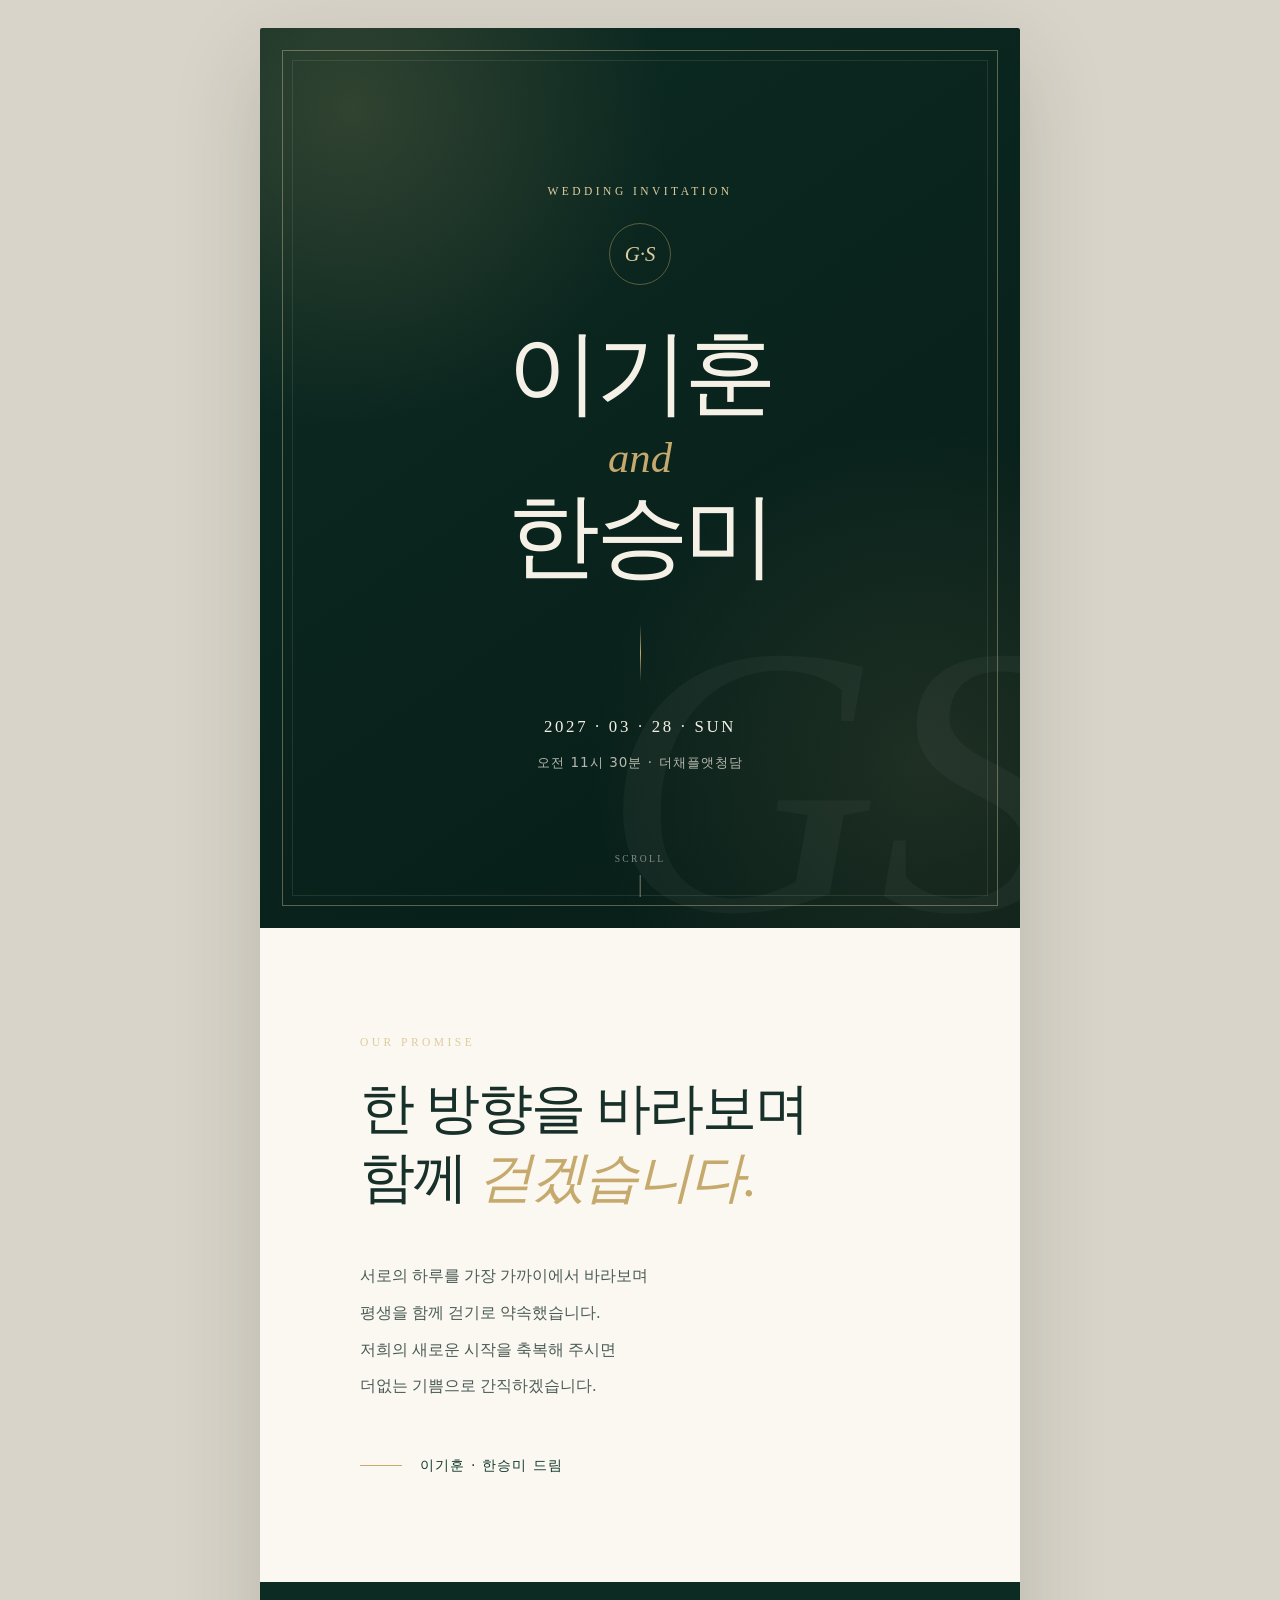
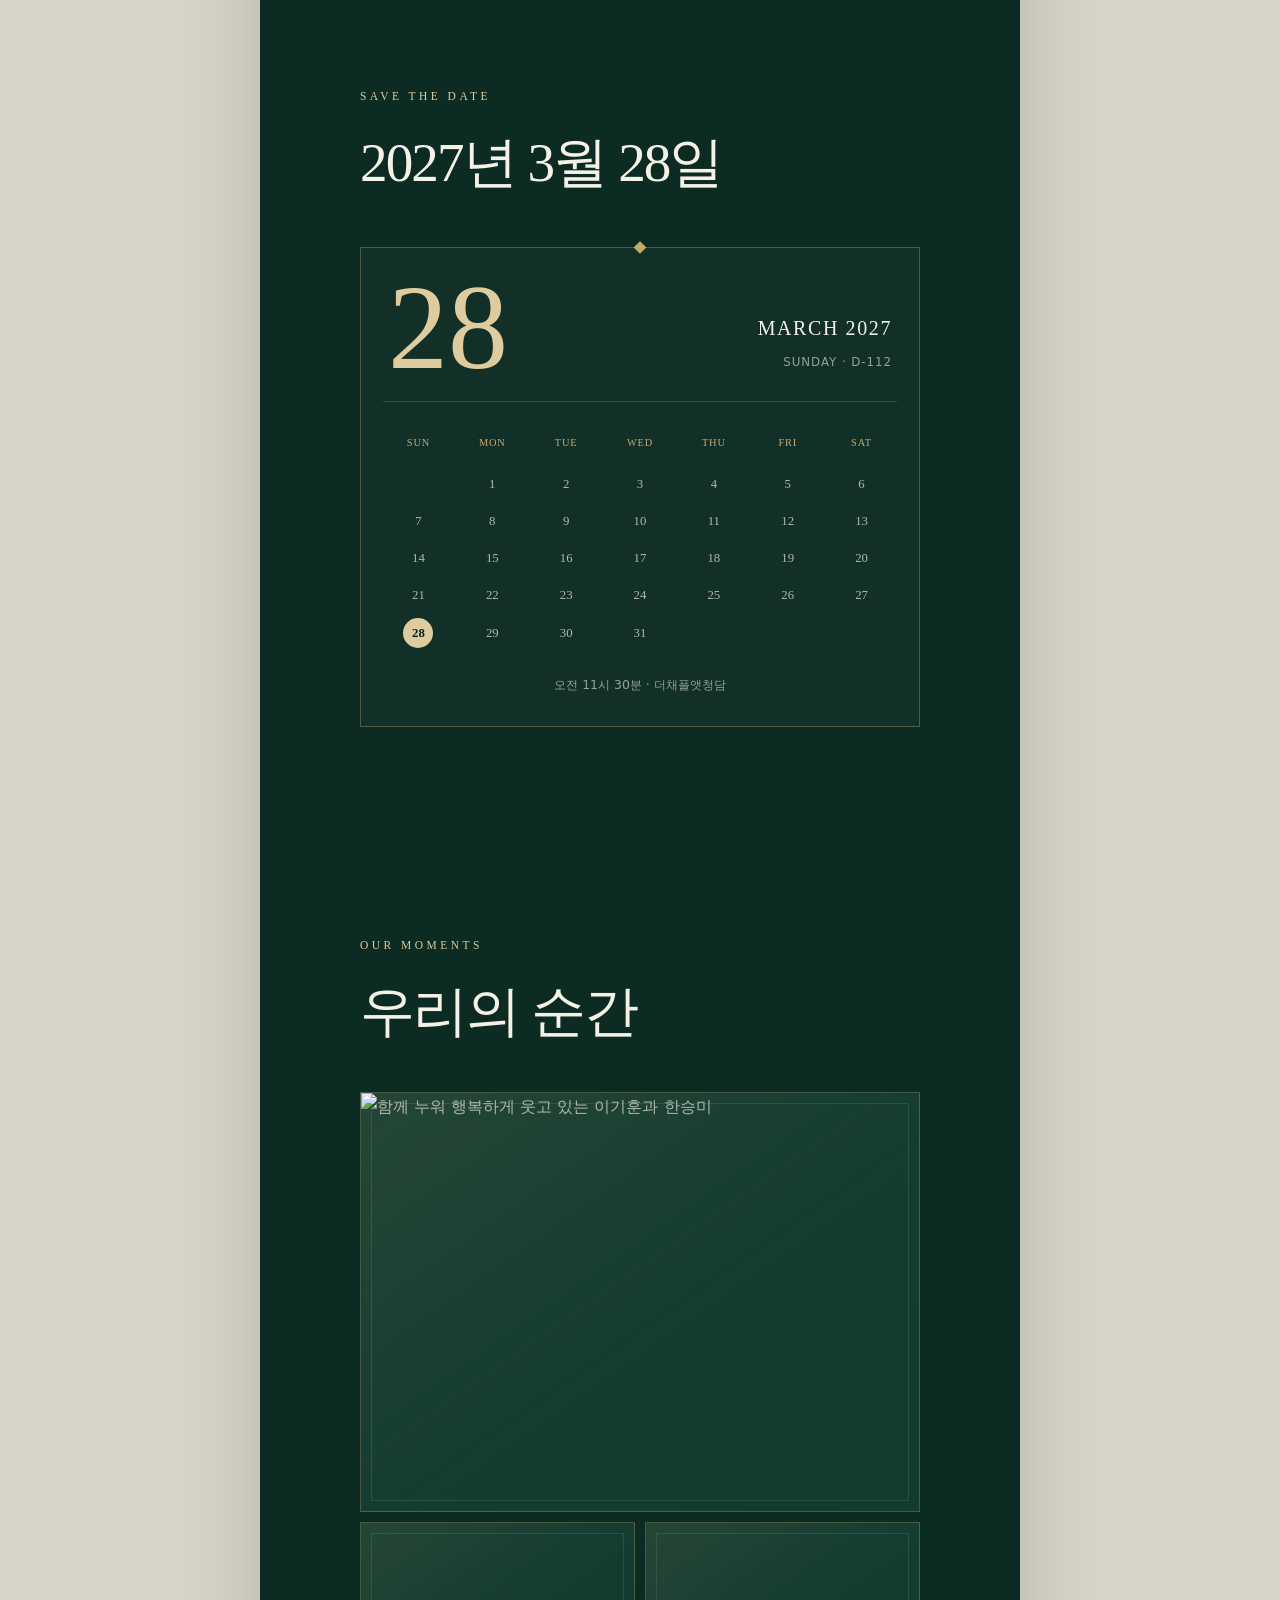
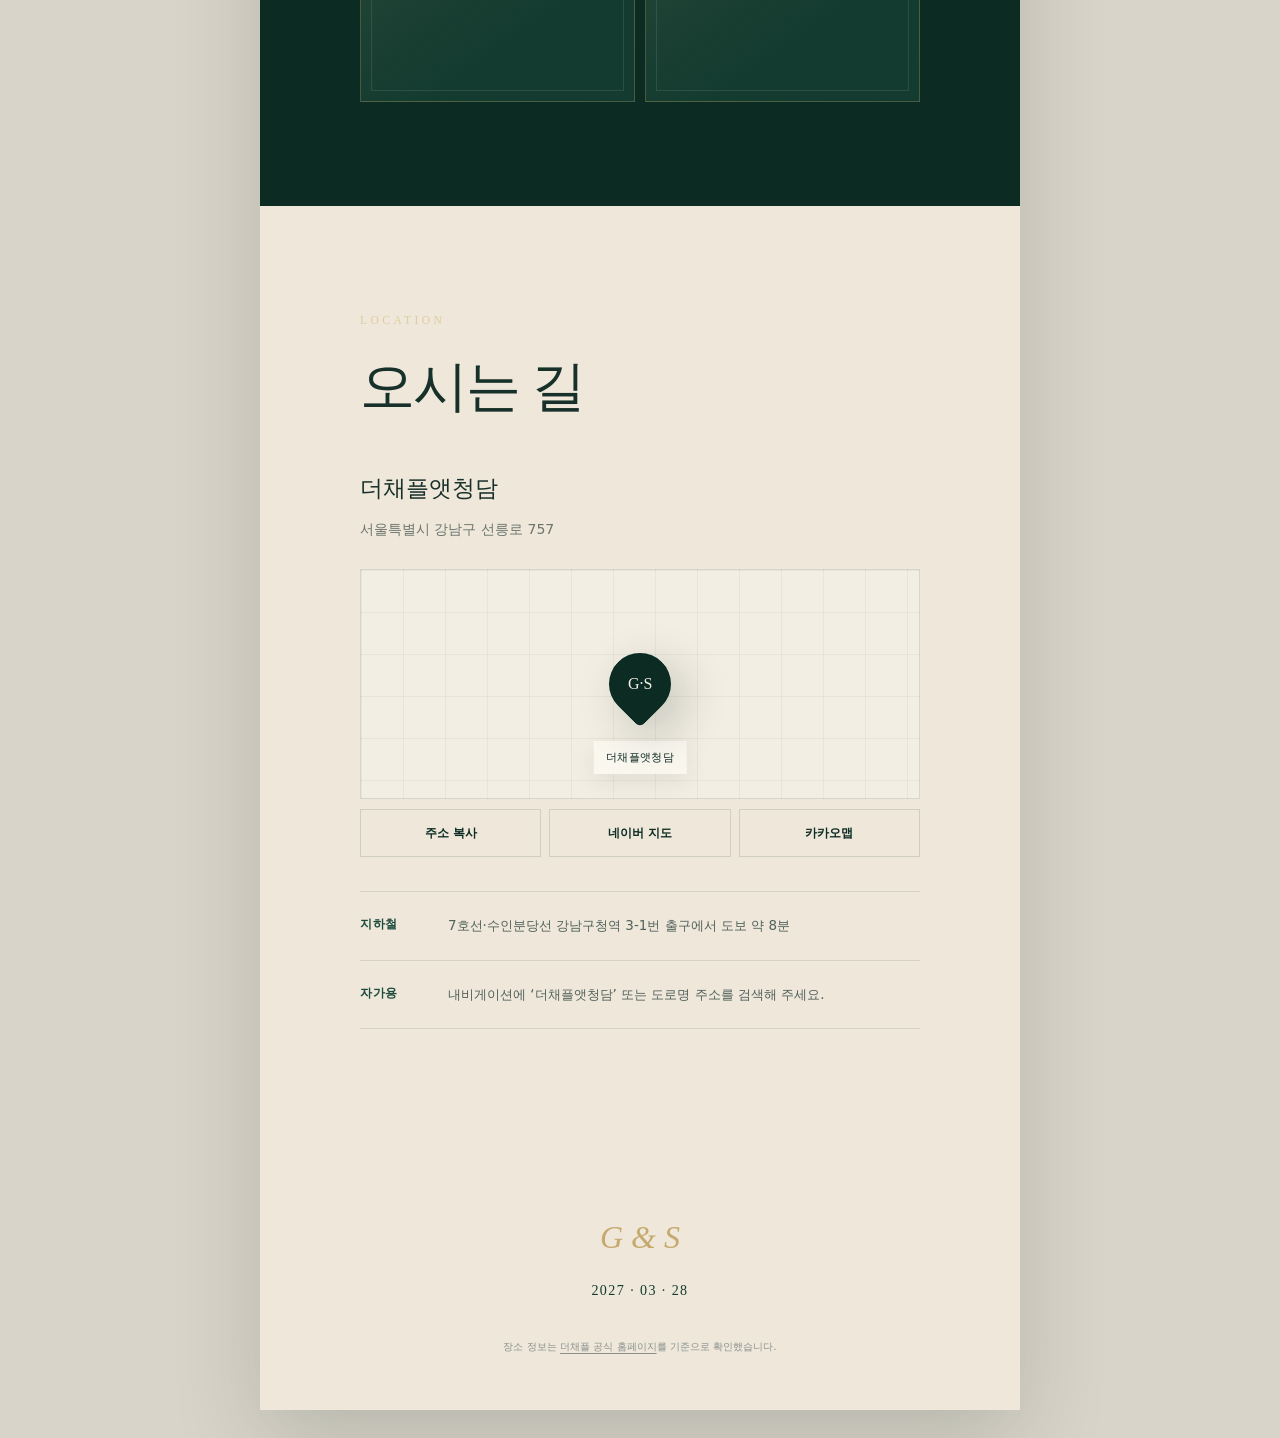
==== index.html @ 5e717b46 "Add mobile wedding invitation" ====
<!doctype html>
<html lang="ko">
  <head>
    <meta charset="UTF-8" />
    <meta name="viewport" content="width=device-width, initial-scale=1.0" />
    <meta name="theme-color" content="#0c2b23" />
    <meta
      name="description"
      content="2027년 3월 28일 오전 11시 30분, 이기훈과 한승미의 결혼식에 초대합니다."
    />
    <title>이기훈 · 한승미 결혼합니다</title>
    <style>
      :root {
        --forest-950: #071c17;
        --forest-900: #0c2b23;
        --forest-800: #133b30;
        --forest-700: #1c4b3e;
        --ivory: #f6f1e7;
        --ivory-soft: #eee7da;
        --paper: #fbf8f1;
        --brass: #c6a96d;
        --brass-soft: #dfcc9e;
        --ink: #18302a;
        --muted: #6c756f;
        --line: rgba(198, 169, 109, 0.42);
        --shadow: 0 30px 90px rgba(7, 28, 23, 0.16);
      }

      * {
        box-sizing: border-box;
      }

      html {
        scroll-behavior: smooth;
      }

      body {
        margin: 0;
        background: var(--ivory);
        color: var(--ink);
        font-family:
          Pretendard, "Apple SD Gothic Neo", "Noto Sans KR", system-ui,
          sans-serif;
        font-size: 16px;
        line-height: 1.75;
        word-break: keep-all;
      }

      a {
        color: inherit;
      }

      button,
      a {
        -webkit-tap-highlight-color: transparent;
      }

      button {
        font: inherit;
      }

      .page-shell {
        width: min(100%, 760px);
        margin: 0 auto;
        overflow: hidden;
        background: var(--paper);
        box-shadow: var(--shadow);
      }

      .hero {
        position: relative;
        isolation: isolate;
        min-height: 100svh;
        display: grid;
        place-items: center;
        padding: 56px 28px;
        overflow: hidden;
        color: var(--ivory);
        text-align: center;
        background:
          radial-gradient(circle at 12% 9%, rgba(198, 169, 109, 0.2), transparent 30%),
          radial-gradient(circle at 88% 82%, rgba(198, 169, 109, 0.12), transparent 34%),
          linear-gradient(145deg, var(--forest-900), var(--forest-950));
      }

      .hero::before,
      .hero::after {
        position: absolute;
        content: "";
        inset: 22px;
        z-index: -1;
        border: 1px solid rgba(223, 204, 158, 0.38);
        pointer-events: none;
      }

      .hero::after {
        inset: 32px;
        border-color: rgba(223, 204, 158, 0.12);
      }

      .monogram {
        position: absolute;
        inset: auto -4vw 1vh auto;
        z-index: -1;
        color: rgba(246, 241, 231, 0.035);
        font-family: Georgia, "Times New Roman", serif;
        font-size: clamp(13rem, 48vw, 24rem);
        font-style: italic;
        line-height: 0.72;
        user-select: none;
      }

      .hero-content {
        width: 100%;
        max-width: 520px;
      }

      .eyebrow,
      .section-kicker {
        margin: 0 0 22px;
        color: var(--brass-soft);
        font-family: Georgia, "Times New Roman", serif;
        font-size: 0.72rem;
        letter-spacing: 0.3em;
        text-transform: uppercase;
      }

      .hero-mark {
        width: 62px;
        height: 62px;
        margin: 0 auto 38px;
        display: grid;
        place-items: center;
        border: 1px solid var(--line);
        border-radius: 50%;
        color: var(--brass-soft);
        font-family: Georgia, "Times New Roman", serif;
        font-size: 1.3rem;
        font-style: italic;
      }

      .names {
        margin: 0;
        font-family: Georgia, "Noto Serif KR", "Batang", serif;
        font-size: clamp(3rem, 12vw, 5.8rem);
        font-weight: 400;
        line-height: 1.08;
        letter-spacing: -0.045em;
      }

      .names .ampersand {
        display: block;
        margin: 11px 0 5px;
        color: var(--brass);
        font-size: 0.46em;
        font-style: italic;
        letter-spacing: 0;
      }

      .hero-rule {
        width: 1px;
        height: 58px;
        margin: 38px auto 30px;
        background: linear-gradient(transparent, var(--brass), transparent);
      }

      .hero-date {
        margin: 0;
        font-family: Georgia, "Times New Roman", serif;
        font-size: 1.05rem;
        letter-spacing: 0.16em;
      }

      .hero-venue {
        margin: 10px 0 0;
        color: rgba(246, 241, 231, 0.72);
        font-size: 0.84rem;
        letter-spacing: 0.08em;
      }

      .scroll-hint {
        position: absolute;
        bottom: 31px;
        left: 50%;
        display: grid;
        justify-items: center;
        gap: 7px;
        color: rgba(246, 241, 231, 0.5);
        font-family: Georgia, "Times New Roman", serif;
        font-size: 0.6rem;
        letter-spacing: 0.24em;
        text-decoration: none;
        transform: translateX(-50%);
      }

      .scroll-hint::after {
        width: 1px;
        height: 22px;
        content: "";
        background: rgba(223, 204, 158, 0.55);
        animation: breathe 1.8s ease-in-out infinite;
      }

      .section {
        padding: 104px 28px;
      }

      .section--green {
        color: var(--ivory);
        background: var(--forest-900);
      }

      .section--soft {
        background: var(--ivory-soft);
      }

      .section-inner {
        width: min(100%, 560px);
        margin: 0 auto;
      }

      .section-heading {
        margin: 0;
        font-family: Georgia, "Noto Serif KR", "Batang", serif;
        font-size: clamp(2.1rem, 9vw, 3.45rem);
        font-weight: 400;
        line-height: 1.25;
        letter-spacing: -0.035em;
      }

      .section-heading em {
        color: var(--brass);
        font-weight: inherit;
      }

      .invitation-copy {
        margin: 46px 0 0;
        color: #4b5c56;
        font-family: "Noto Serif KR", "Batang", serif;
        font-size: 1.02rem;
        line-height: 2.25;
      }

      .couple-signature {
        display: flex;
        align-items: center;
        gap: 18px;
        margin-top: 48px;
        color: var(--forest-800);
        font-size: 0.88rem;
        letter-spacing: 0.08em;
      }

      .couple-signature::before {
        width: 42px;
        height: 1px;
        content: "";
        background: var(--brass);
      }

      .date-card {
        position: relative;
        margin-top: 50px;
        padding: 34px 22px 30px;
        border: 1px solid rgba(198, 169, 109, 0.34);
        background: rgba(255, 255, 255, 0.025);
      }

      .date-card::before {
        position: absolute;
        top: -5px;
        left: 50%;
        width: 9px;
        height: 9px;
        content: "";
        background: var(--brass);
        transform: translateX(-50%) rotate(45deg);
      }

      .date-summary {
        display: flex;
        align-items: end;
        justify-content: space-between;
        gap: 20px;
        padding: 0 5px 28px;
        border-bottom: 1px solid rgba(223, 204, 158, 0.18);
      }

      .date-number {
        color: var(--brass-soft);
        font-family: Georgia, "Times New Roman", serif;
        font-size: clamp(4.8rem, 21vw, 7.5rem);
        line-height: 0.76;
      }

      .date-meta {
        text-align: right;
      }

      .date-meta strong {
        display: block;
        font-family: Georgia, "Times New Roman", serif;
        font-size: 1.25rem;
        font-weight: 400;
        letter-spacing: 0.08em;
      }

      .date-meta span {
        display: block;
        margin-top: 6px;
        color: rgba(246, 241, 231, 0.58);
        font-size: 0.74rem;
        letter-spacing: 0.08em;
      }

      .calendar {
        display: grid;
        grid-template-columns: repeat(7, 1fr);
        gap: 9px 3px;
        margin-top: 27px;
        text-align: center;
        font-family: Georgia, "Times New Roman", serif;
        font-size: 0.8rem;
      }

      .calendar span {
        min-height: 28px;
        display: grid;
        place-items: center;
        color: rgba(246, 241, 231, 0.7);
      }

      .calendar .weekday {
        margin-bottom: 4px;
        color: var(--brass);
        font-size: 0.65rem;
        letter-spacing: 0.08em;
      }

      .calendar .wedding-day {
        width: 30px;
        height: 30px;
        min-height: 30px;
        justify-self: center;
        border-radius: 50%;
        color: var(--forest-950);
        background: var(--brass-soft);
        font-weight: 700;
      }

      .date-note {
        margin: 26px 0 0;
        color: rgba(246, 241, 231, 0.58);
        font-size: 0.78rem;
        text-align: center;
      }

      .gallery-grid {
        display: grid;
        grid-template-columns: repeat(2, 1fr);
        grid-template-rows: auto minmax(150px, 1fr);
        gap: 10px;
        margin-top: 46px;
      }

      .photo-placeholder {
        position: relative;
        min-height: 180px;
        margin: 0;
        display: grid;
        place-items: center;
        overflow: hidden;
        border: 1px solid rgba(198, 169, 109, 0.28);
        color: rgba(246, 241, 231, 0.66);
        background:
          linear-gradient(145deg, rgba(198, 169, 109, 0.1), transparent 60%),
          var(--forest-800);
      }

      .photo-placeholder:first-child {
        grid-column: 1 / -1;
        aspect-ratio: 4 / 3;
      }

      .photo-placeholder::after {
        position: absolute;
        inset: 10px;
        content: "";
        border: 1px solid rgba(246, 241, 231, 0.1);
      }

      .photo-placeholder span {
        display: grid;
        gap: 6px;
        justify-items: center;
        font-family: Georgia, "Times New Roman", serif;
        font-size: 0.65rem;
        letter-spacing: 0.18em;
      }

      .photo-placeholder span::before {
        content: attr(data-number);
        color: var(--brass-soft);
        font-size: 1.5rem;
        letter-spacing: 0;
      }

      .photo-placeholder img {
        width: 100%;
        height: 100%;
        display: block;
        object-fit: cover;
        object-position: center;
      }

      .venue-block {
        margin-top: 47px;
      }

      .venue-name {
        margin: 0;
        font-family: Georgia, "Noto Serif KR", "Batang", serif;
        font-size: 1.45rem;
        font-weight: 400;
      }

      .venue-address {
        margin: 8px 0 0;
        color: var(--muted);
        font-size: 0.88rem;
      }

      .map-frame {
        position: relative;
        min-height: 230px;
        margin-top: 28px;
        display: grid;
        place-items: center;
        overflow: hidden;
        border: 1px solid rgba(12, 43, 35, 0.12);
        background:
          linear-gradient(90deg, rgba(12, 43, 35, 0.05) 1px, transparent 1px) 0 0 / 42px 42px,
          linear-gradient(rgba(12, 43, 35, 0.05) 1px, transparent 1px) 0 0 / 42px 42px,
          #f3eee3;
      }

      .map-pin {
        position: relative;
        z-index: 1;
        width: 62px;
        height: 62px;
        display: grid;
        place-items: center;
        border: 1px solid rgba(12, 43, 35, 0.16);
        border-radius: 50% 50% 50% 6px;
        color: var(--ivory);
        background: var(--forest-900);
        box-shadow: 0 18px 45px rgba(12, 43, 35, 0.22);
        font-family: Georgia, "Times New Roman", serif;
        transform: rotate(-45deg);
      }

      .map-pin span {
        transform: rotate(45deg);
      }

      .map-label {
        position: absolute;
        bottom: 24px;
        left: 50%;
        padding: 7px 12px;
        color: var(--forest-900);
        background: rgba(251, 248, 241, 0.94);
        box-shadow: 0 8px 24px rgba(12, 43, 35, 0.08);
        font-size: 0.7rem;
        letter-spacing: 0.04em;
        transform: translateX(-50%);
        white-space: nowrap;
      }

      .button-row {
        display: grid;
        grid-template-columns: repeat(3, 1fr);
        gap: 8px;
        margin-top: 10px;
      }

      .action-button {
        min-height: 48px;
        display: inline-grid;
        place-items: center;
        padding: 12px 8px;
        border: 1px solid rgba(12, 43, 35, 0.13);
        border-radius: 0;
        color: var(--forest-900);
        background: transparent;
        cursor: pointer;
        font-size: 0.76rem;
        font-weight: 600;
        text-align: center;
        text-decoration: none;
        transition: 180ms ease;
      }

      .action-button:hover,
      .action-button:focus-visible {
        border-color: var(--forest-900);
        color: var(--ivory);
        background: var(--forest-900);
        outline: none;
      }

      .direction-list {
        display: grid;
        gap: 0;
        margin: 34px 0 0;
        padding: 0;
        list-style: none;
      }

      .direction-list li {
        display: grid;
        grid-template-columns: 72px 1fr;
        gap: 16px;
        padding: 22px 0;
        border-top: 1px solid rgba(12, 43, 35, 0.11);
      }

      .direction-list li:last-child {
        border-bottom: 1px solid rgba(12, 43, 35, 0.11);
      }

      .direction-label {
        color: var(--forest-700);
        font-size: 0.76rem;
        font-weight: 700;
        letter-spacing: 0.06em;
      }

      .direction-text {
        color: #52615c;
        font-size: 0.84rem;
      }

      .footer {
        padding: 76px 28px 55px;
        color: var(--forest-800);
        text-align: center;
        background: var(--ivory-soft);
      }

      .footer-monogram {
        margin: 0;
        color: var(--brass);
        font-family: Georgia, "Times New Roman", serif;
        font-size: 2rem;
        font-style: italic;
      }

      .footer-copy {
        margin: 13px 0 0;
        font-family: Georgia, "Noto Serif KR", "Batang", serif;
        font-size: 0.88rem;
        letter-spacing: 0.1em;
      }

      .footer-source {
        margin: 34px 0 0;
        color: #8a918d;
        font-size: 0.65rem;
      }

      .footer-source a {
        text-underline-offset: 3px;
      }

      .toast {
        position: fixed;
        right: 20px;
        bottom: 20px;
        left: 20px;
        z-index: 20;
        max-width: 420px;
        margin: 0 auto;
        padding: 13px 18px;
        color: var(--ivory);
        background: rgba(7, 28, 23, 0.94);
        box-shadow: 0 14px 40px rgba(7, 28, 23, 0.24);
        font-size: 0.8rem;
        text-align: center;
        opacity: 0;
        transform: translateY(18px);
        transition: 200ms ease;
        pointer-events: none;
      }

      .toast.is-visible {
        opacity: 1;
        transform: translateY(0);
      }

      .reveal {
        opacity: 0;
        transform: translateY(24px);
        transition:
          opacity 700ms ease,
          transform 700ms ease;
      }

      .reveal.is-visible {
        opacity: 1;
        transform: translateY(0);
      }

      @keyframes breathe {
        0%,
        100% {
          opacity: 0.3;
          transform: scaleY(0.65);
        }
        50% {
          opacity: 1;
          transform: scaleY(1);
        }
      }

      @media (min-width: 720px) {
        body {
          padding: 28px 0;
          background: #d9d4c9;
        }

        .page-shell {
          border-radius: 2px;
        }

        .section {
          padding-inline: 54px;
        }
      }

      @media (max-width: 420px) {
        .hero {
          padding-inline: 22px;
        }

        .section {
          padding: 88px 22px;
        }

        .photo-placeholder {
          min-height: 136px;
        }

        .button-row {
          grid-template-columns: 1fr;
        }

      }

      @media (prefers-reduced-motion: reduce) {
        html {
          scroll-behavior: auto;
        }

        *,
        *::before,
        *::after {
          animation-duration: 0.01ms !important;
          animation-iteration-count: 1 !important;
          scroll-behavior: auto !important;
          transition-duration: 0.01ms !important;
        }

        .reveal {
          opacity: 1;
          transform: none;
        }
      }
    </style>
  </head>
  <body>
    <main class="page-shell">
      <section class="hero" aria-labelledby="hero-title">
        <span class="monogram" aria-hidden="true">GS</span>
        <div class="hero-content">
          <p class="eyebrow">Wedding Invitation</p>
          <div class="hero-mark" aria-hidden="true">G·S</div>
          <h1 class="names" id="hero-title">
            이기훈
            <span class="ampersand">and</span>
            한승미
          </h1>
          <div class="hero-rule" aria-hidden="true"></div>
          <p class="hero-date">2027 · 03 · 28 · SUN</p>
          <p class="hero-venue">오전 11시 30분 · 더채플앳청담</p>
        </div>
        <a class="scroll-hint" href="#invitation" aria-label="초대 문구로 이동">
          SCROLL
        </a>
      </section>

      <section class="section" id="invitation">
        <div class="section-inner reveal">
          <p class="section-kicker">Our Promise</p>
          <h2 class="section-heading">
            한 방향을 바라보며<br />
            함께 <em>걷겠습니다.</em>
          </h2>
          <p class="invitation-copy">
            서로의 하루를 가장 가까이에서 바라보며<br />
            평생을 함께 걷기로 약속했습니다.<br />
            저희의 새로운 시작을 축복해 주시면<br />
            더없는 기쁨으로 간직하겠습니다.
          </p>
          <div class="couple-signature">이기훈 · 한승미 드림</div>
        </div>
      </section>

      <section class="section section--green" aria-labelledby="date-heading">
        <div class="section-inner reveal">
          <p class="section-kicker">Save the Date</p>
          <h2 class="section-heading" id="date-heading">2027년 3월 28일</h2>
          <div class="date-card">
            <div class="date-summary">
              <div class="date-number">28</div>
              <div class="date-meta">
                <strong>MARCH 2027</strong>
                <span id="d-day">SUNDAY</span>
              </div>
            </div>
            <div class="calendar" aria-label="2027년 3월 달력">
              <span class="weekday">SUN</span><span class="weekday">MON</span><span class="weekday">TUE</span><span class="weekday">WED</span><span class="weekday">THU</span><span class="weekday">FRI</span><span class="weekday">SAT</span>
              <span></span><span>1</span><span>2</span><span>3</span><span>4</span><span>5</span><span>6</span>
              <span>7</span><span>8</span><span>9</span><span>10</span><span>11</span><span>12</span><span>13</span>
              <span>14</span><span>15</span><span>16</span><span>17</span><span>18</span><span>19</span><span>20</span>
              <span>21</span><span>22</span><span>23</span><span>24</span><span>25</span><span>26</span><span>27</span>
              <span class="wedding-day">28</span><span>29</span><span>30</span><span>31</span><span></span><span></span><span></span>
            </div>
            <p class="date-note">오전 11시 30분 · 더채플앳청담</p>
          </div>
        </div>
      </section>

      <section class="section section--green" aria-labelledby="gallery-heading">
        <div class="section-inner reveal">
          <p class="section-kicker">Our Moments</p>
          <h2 class="section-heading" id="gallery-heading">우리의 순간</h2>
          <div class="gallery-grid" aria-label="사진 갤러리">
            <figure class="photo-placeholder">
              <img src="assets/our-moment.jpg" alt="함께 누워 행복하게 웃고 있는 이기훈과 한승미" />
            </figure>
            <figure class="photo-placeholder" aria-label="추가 사진 자리"></figure>
            <figure class="photo-placeholder" aria-label="추가 사진 자리"></figure>
          </div>
        </div>
      </section>

      <section class="section section--soft" aria-labelledby="location-heading">
        <div class="section-inner reveal">
          <p class="section-kicker">Location</p>
          <h2 class="section-heading" id="location-heading">오시는 길</h2>
          <div class="venue-block">
            <h3 class="venue-name">더채플앳청담</h3>
            <p class="venue-address" id="venue-address">서울특별시 강남구 선릉로 757</p>
          </div>

          <div class="map-frame" aria-label="더채플앳청담 위치 안내">
            <div class="map-pin" aria-hidden="true"><span>G·S</span></div>
            <span class="map-label">더채플앳청담</span>
          </div>

          <div class="button-row">
            <button class="action-button" id="copy-address" type="button">주소 복사</button>
            <a
              class="action-button"
              href="https://map.naver.com/p/search/%EB%8D%94%EC%B1%84%ED%94%8C%EC%95%B3%EC%B2%AD%EB%8B%B4"
              target="_blank"
              rel="noreferrer"
            >네이버 지도</a>
            <a
              class="action-button"
              href="https://map.kakao.com/?q=%EB%8D%94%EC%B1%84%ED%94%8C%EC%95%B3%EC%B2%AD%EB%8B%B4"
              target="_blank"
              rel="noreferrer"
            >카카오맵</a>
          </div>

          <ul class="direction-list">
            <li>
              <span class="direction-label">지하철</span>
              <span class="direction-text">7호선·수인분당선 강남구청역 3-1번 출구에서 도보 약 8분</span>
            </li>
            <li>
              <span class="direction-label">자가용</span>
              <span class="direction-text">내비게이션에 ‘더채플앳청담’ 또는 도로명 주소를 검색해 주세요.</span>
            </li>
          </ul>
        </div>
      </section>

      <footer class="footer">
        <p class="footer-monogram">G &amp; S</p>
        <p class="footer-copy">2027 · 03 · 28</p>
        <p class="footer-source">
          장소 정보는
          <a href="https://thechapel.co.kr/home/index" target="_blank" rel="noreferrer">더채플 공식 홈페이지</a>를 기준으로 확인했습니다.
        </p>
      </footer>
    </main>

    <div class="toast" id="toast" role="status" aria-live="polite"></div>

    <script>
      const weddingDate = new Date("2027-03-28T11:30:00+09:00");
      const now = new Date();
      const dayDifference = Math.ceil((weddingDate - now) / 86400000);
      const dDay = document.querySelector("#d-day");

      if (dayDifference > 0) {
        dDay.textContent = `SUNDAY · D-${dayDifference}`;
      } else if (dayDifference === 0) {
        dDay.textContent = "TODAY";
      }

      const toast = document.querySelector("#toast");
      let toastTimer;

      function showToast(message) {
        toast.textContent = message;
        toast.classList.add("is-visible");
        window.clearTimeout(toastTimer);
        toastTimer = window.setTimeout(() => toast.classList.remove("is-visible"), 2200);
      }

      document.querySelector("#copy-address").addEventListener("click", async () => {
        const address = document.querySelector("#venue-address").textContent.trim();
        try {
          await navigator.clipboard.writeText(address);
          showToast("주소를 복사했습니다.");
        } catch {
          showToast(`주소: ${address}`);
        }
      });

      const reducedMotion = window.matchMedia("(prefers-reduced-motion: reduce)").matches;
      const revealItems = document.querySelectorAll(".reveal");

      if (reducedMotion || !("IntersectionObserver" in window)) {
        revealItems.forEach((item) => item.classList.add("is-visible"));
      } else {
        const observer = new IntersectionObserver(
          (entries) => {
            entries.forEach((entry) => {
              if (entry.isIntersecting) {
                entry.target.classList.add("is-visible");
                observer.unobserve(entry.target);
              }
            });
          },
          { threshold: 0.13 },
        );
        revealItems.forEach((item) => observer.observe(item));
      }
    </script>
  </body>
</html>
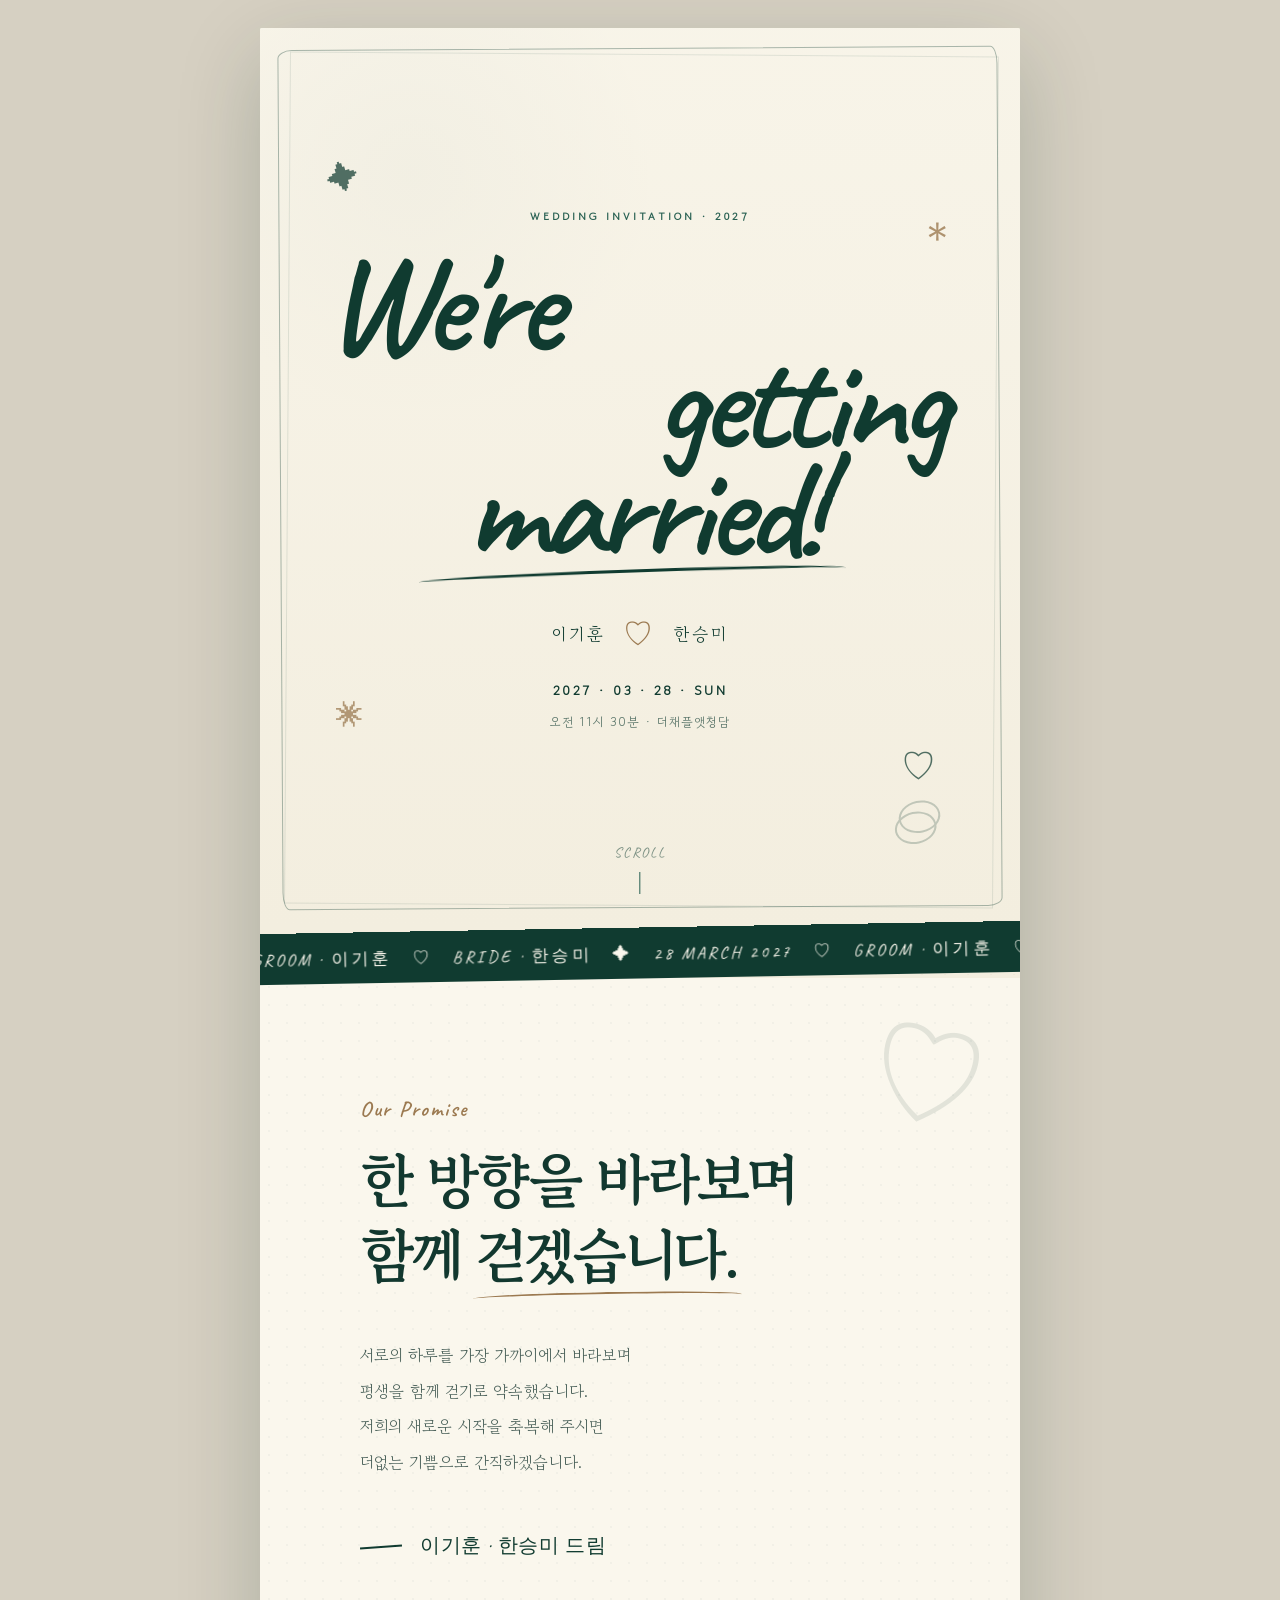
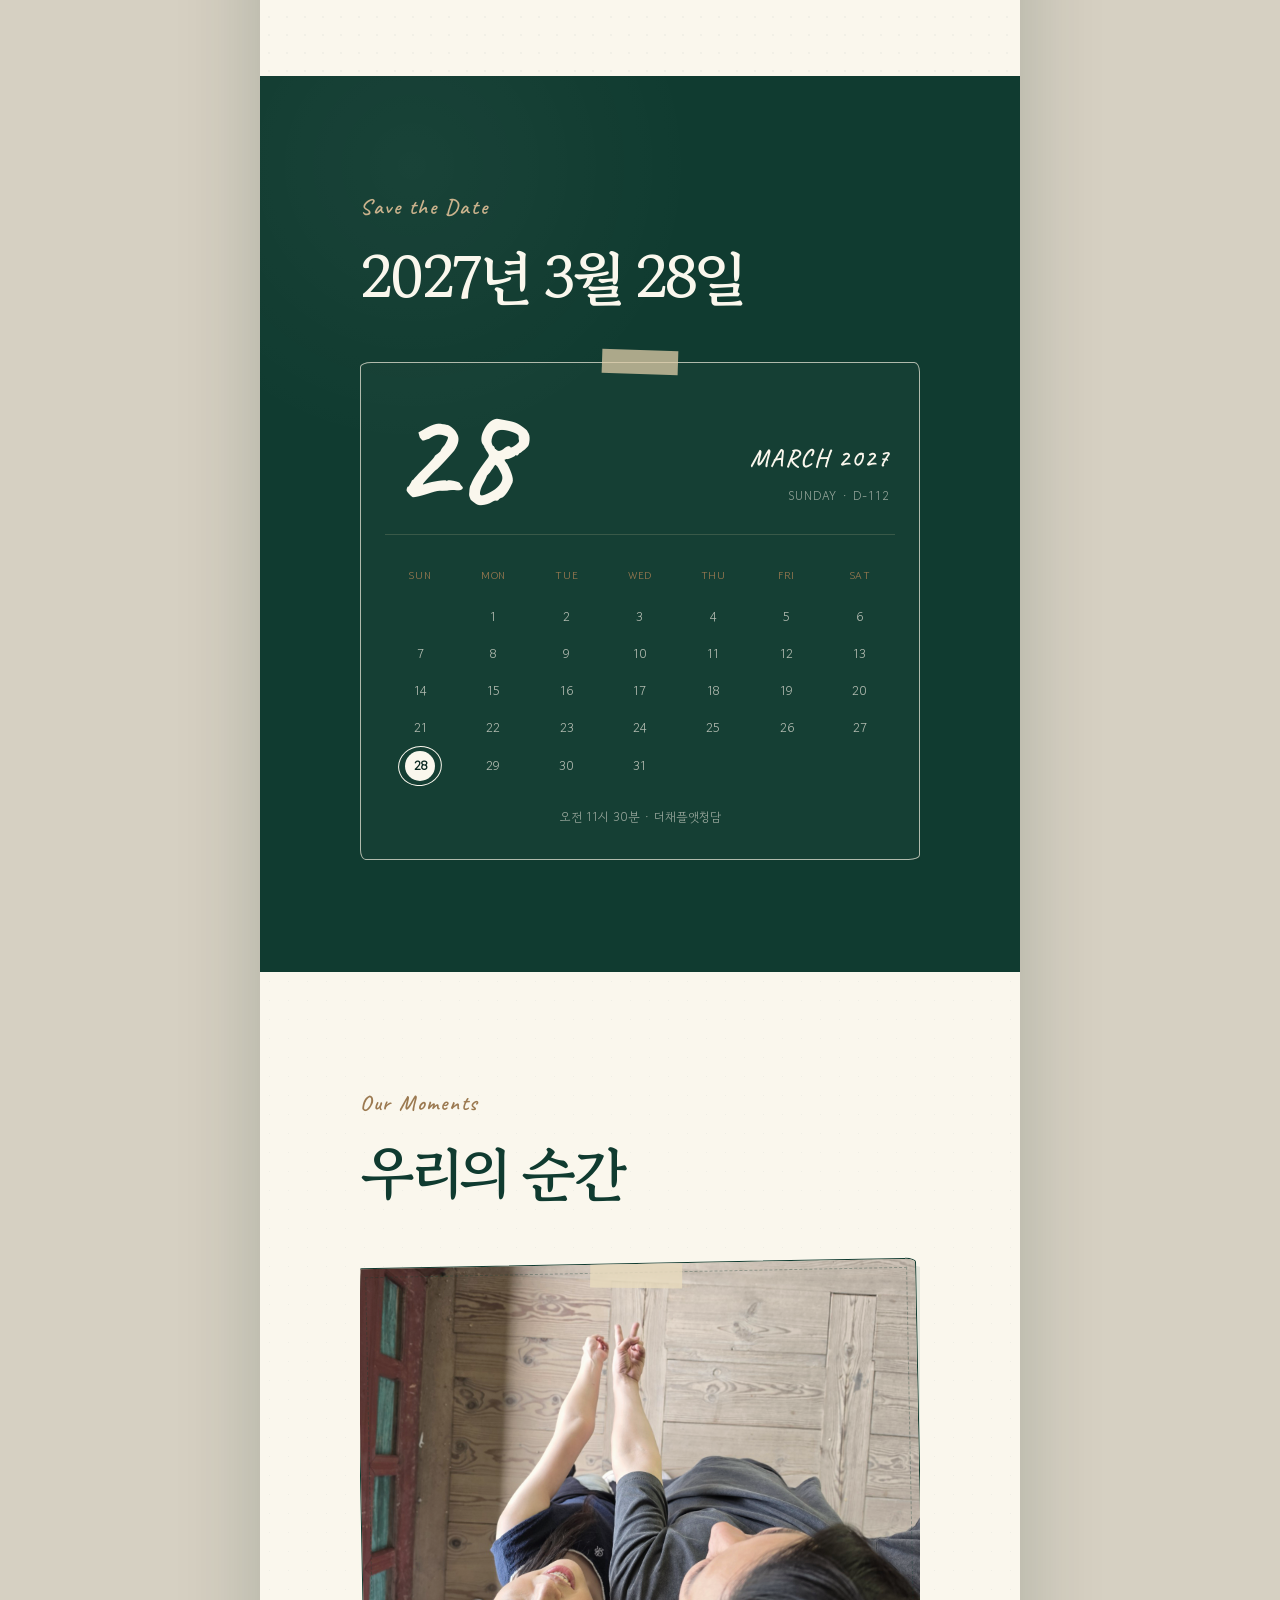
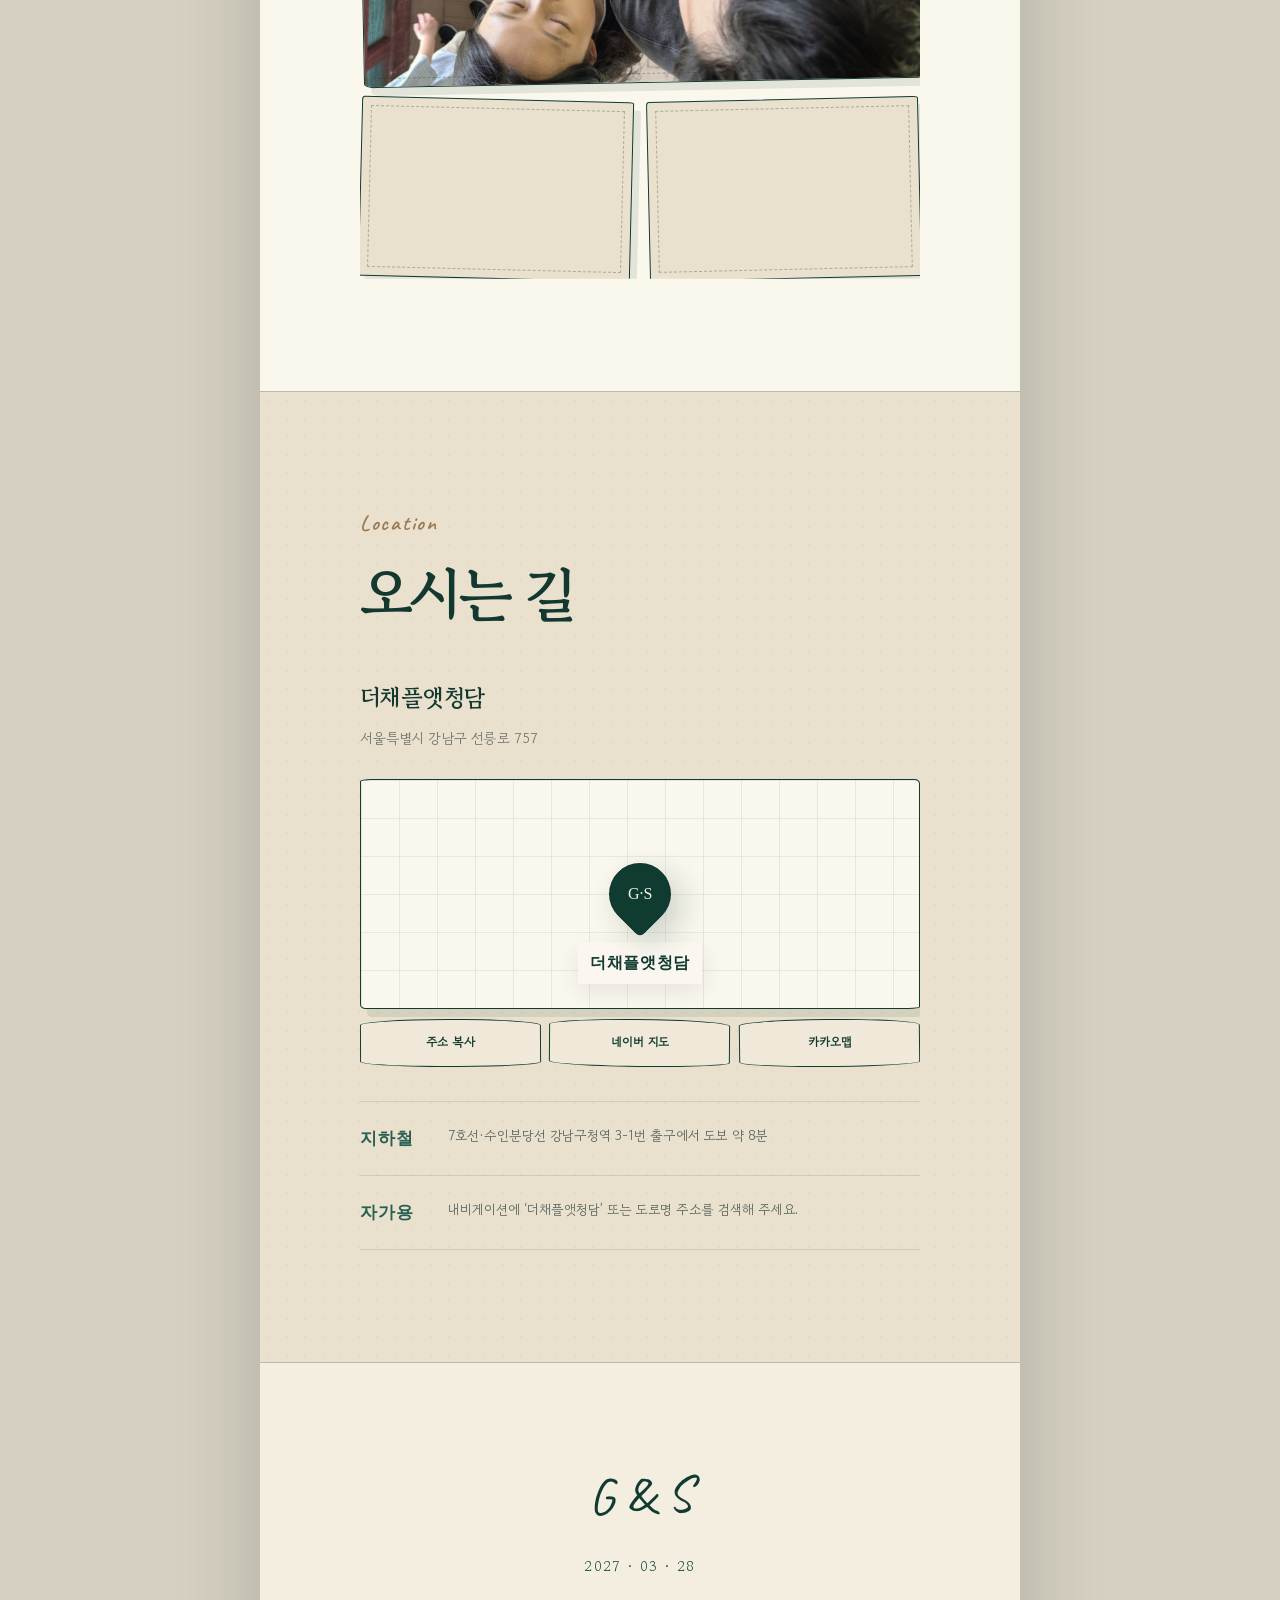
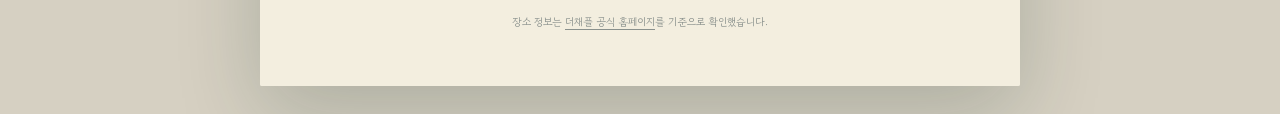
==== commit 4b6d46e6: "Add hand-drawn paper style and motion" ====
--- a/index.html
+++ b/index.html
@@ -9,6 +9,12 @@
       content="2027년 3월 28일 오전 11시 30분, 이기훈과 한승미의 결혼식에 초대합니다."
     />
     <title>이기훈 · 한승미 결혼합니다</title>
+    <link rel="preconnect" href="https://fonts.googleapis.com" />
+    <link rel="preconnect" href="https://fonts.gstatic.com" crossorigin />
+    <link
+      href="https://fonts.googleapis.com/css2?family=Caveat:wght@500;600;700&amp;family=Gowun+Batang:wght@400;700&amp;family=Gowun+Dodum&amp;display=swap"
+      rel="stylesheet"
+    />
     <style>
       :root {
         --forest-950: #071c17;
@@ -678,20 +684,780 @@
         }
       }
     </style>
+    <style id="paper-motion-theme">
+      :root {
+        --forest-950: #08261f;
+        --forest-900: #103b30;
+        --forest-800: #17493c;
+        --forest-700: #286052;
+        --paper: #f3eedf;
+        --paper-light: #faf7ed;
+        --paper-deep: #e9e0cd;
+        --ivory: #f8f3e8;
+        --ivory-soft: #efe7d7;
+        --brass: #9b7950;
+        --brass-soft: #cbb38d;
+        --ink: #12382f;
+        --muted: #6b716b;
+        --line: rgba(16, 59, 48, 0.32);
+        --hand: "Caveat", "Segoe Print", "Comic Sans MS", cursive;
+        --serif: "Gowun Batang", "Noto Serif KR", "Batang", serif;
+        --sans: "Gowun Dodum", Pretendard, "Apple SD Gothic Neo", sans-serif;
+      }
+
+      html {
+        background: #d6d0c2;
+      }
+
+      body {
+        color: var(--ink);
+        background: #d6d0c2;
+        font-family: var(--sans);
+      }
+
+      .page-shell {
+        position: relative;
+        background-color: var(--paper);
+        background-image:
+          radial-gradient(circle at 16% 18%, rgba(16, 59, 48, 0.035) 0 0.7px, transparent 0.9px),
+          radial-gradient(circle at 79% 64%, rgba(155, 121, 80, 0.055) 0 0.8px, transparent 1px);
+        background-size: 17px 19px, 23px 29px;
+        box-shadow: 0 28px 85px rgba(8, 38, 31, 0.2);
+      }
+
+      .opening-screen {
+        position: fixed;
+        inset: 0;
+        z-index: 100;
+        display: grid;
+        place-items: center;
+        padding: 28px;
+        color: var(--forest-900);
+        background:
+          radial-gradient(circle at 50% 45%, rgba(255, 255, 255, 0.92), transparent 46%),
+          var(--paper);
+        animation: opening-away 2.35s cubic-bezier(0.72, 0, 0.2, 1) forwards;
+        pointer-events: none;
+      }
+
+      .opening-screen.skip {
+        display: none;
+      }
+
+      .opening-card {
+        width: min(78vw, 330px);
+        aspect-ratio: 4 / 5;
+        display: grid;
+        place-content: center;
+        justify-items: center;
+        padding: 36px 28px;
+        border: 2px solid var(--forest-900);
+        border-radius: 48% 52% 46% 54% / 4% 5% 4% 5%;
+        background: rgba(250, 247, 237, 0.86);
+        box-shadow: 14px 18px 0 rgba(16, 59, 48, 0.08);
+        text-align: center;
+        transform: rotate(-2deg) scale(0.82);
+        animation: opening-card-in 1.35s cubic-bezier(0.2, 0.8, 0.2, 1) forwards;
+      }
+
+      .opening-date {
+        font-size: 0.68rem;
+        letter-spacing: 0.22em;
+      }
+
+      .opening-monogram {
+        margin: 22px 0 14px;
+        font-family: var(--hand);
+        font-size: clamp(5rem, 25vw, 7.5rem);
+        font-weight: 600;
+        line-height: 0.8;
+      }
+
+      .opening-monogram i {
+        color: var(--brass);
+        font-size: 0.58em;
+        font-style: normal;
+      }
+
+      .opening-note {
+        font-family: var(--hand);
+        font-size: 1.45rem;
+        letter-spacing: 0.02em;
+      }
+
+      .hero {
+        min-height: 100svh;
+        padding: 72px 30px 86px;
+        color: var(--forest-900);
+        background:
+          linear-gradient(rgba(250, 247, 237, 0.68), rgba(243, 238, 223, 0.9)),
+          radial-gradient(circle at 20% 16%, rgba(16, 59, 48, 0.08), transparent 25%),
+          var(--paper);
+      }
+
+      .hero::before {
+        inset: 20px;
+        z-index: 0;
+        border: 1.5px solid rgba(16, 59, 48, 0.34);
+        border-radius: 2% 1% 2% 1% / 1% 2% 1% 2%;
+        transform: rotate(-0.35deg);
+      }
+
+      .hero::after {
+        inset: 26px 24px 22px 27px;
+        z-index: 0;
+        border: 1px solid rgba(16, 59, 48, 0.1);
+        transform: rotate(0.4deg);
+      }
+
+      .hero-content {
+        position: relative;
+        z-index: 2;
+        max-width: 540px;
+      }
+
+      .monogram,
+      .hero-mark {
+        display: none;
+      }
+
+      .eyebrow {
+        margin-bottom: 30px;
+        color: var(--forest-700);
+        font-family: var(--sans);
+        font-size: 0.66rem;
+        font-weight: 700;
+        letter-spacing: 0.28em;
+        opacity: 0;
+        animation: stamp-in 620ms 1.85s ease forwards;
+      }
+
+      .hand-title {
+        margin: 0;
+        color: var(--forest-900);
+        font-family: var(--hand);
+        font-size: clamp(5.2rem, 25vw, 9rem);
+        font-weight: 600;
+        line-height: 0.67;
+        letter-spacing: -0.055em;
+      }
+
+      .hand-title .hand-line {
+        position: relative;
+        display: block;
+        opacity: 0;
+        transform: translateY(35px) rotate(-4deg) scale(0.92);
+        animation: hand-line-in 760ms cubic-bezier(0.2, 0.8, 0.2, 1) forwards;
+      }
+
+      .hand-title .hand-line:nth-child(1) {
+        margin-left: -0.32em;
+        text-align: left;
+        animation-delay: 1.85s;
+      }
+
+      .hand-title .hand-line:nth-child(2) {
+        margin-right: -0.22em;
+        text-align: right;
+        animation-delay: 2.03s;
+      }
+
+      .hand-title .hand-line:nth-child(3) {
+        margin-top: 0.08em;
+        text-align: center;
+        animation-delay: 2.21s;
+      }
+
+      .hand-title .hand-line:nth-child(3)::after {
+        position: absolute;
+        right: 12%;
+        bottom: -0.21em;
+        left: 9%;
+        height: 8px;
+        content: "";
+        border-top: 3px solid var(--forest-900);
+        border-radius: 50%;
+        transform: rotate(-2deg) scaleX(0);
+        transform-origin: left;
+        animation: ink-line 680ms 2.78s ease forwards;
+      }
+
+      .couple-line {
+        display: flex;
+        align-items: center;
+        justify-content: center;
+        gap: 18px;
+        margin-top: 62px;
+        font-family: var(--serif);
+        font-size: 1.08rem;
+        letter-spacing: 0.12em;
+        opacity: 0;
+        animation: stamp-in 650ms 2.64s ease forwards;
+      }
+
+      .couple-line .heart {
+        color: var(--brass);
+        font-family: var(--hand);
+        font-size: 1.9rem;
+        line-height: 1;
+        animation: heart-beat 2.6s 3.2s ease-in-out infinite;
+      }
+
+      .hero-date {
+        margin-top: 30px;
+        font-family: var(--sans);
+        font-size: 0.82rem;
+        font-weight: 700;
+        letter-spacing: 0.19em;
+        opacity: 0;
+        animation: stamp-in 650ms 2.82s ease forwards;
+      }
+
+      .hero-venue {
+        color: rgba(16, 59, 48, 0.68);
+        font-size: 0.78rem;
+        opacity: 0;
+        animation: stamp-in 650ms 2.96s ease forwards;
+      }
+
+      .ink-mark {
+        position: absolute;
+        z-index: 1;
+        color: rgba(16, 59, 48, 0.72);
+        font-family: var(--hand);
+        line-height: 1;
+        user-select: none;
+        animation: ink-float 4.8s ease-in-out infinite;
+      }
+
+      .ink-mark--one {
+        top: 15%;
+        left: 9%;
+        font-size: 2rem;
+        transform: rotate(-16deg);
+      }
+
+      .ink-mark--two {
+        top: 21%;
+        right: 8%;
+        color: rgba(155, 121, 80, 0.8);
+        font-size: 2.7rem;
+        animation-delay: -1.4s;
+      }
+
+      .ink-mark--three {
+        right: 11%;
+        bottom: 16%;
+        font-size: 2.2rem;
+        animation-delay: -2.6s;
+      }
+
+      .ink-mark--four {
+        bottom: 22%;
+        left: 10%;
+        color: rgba(155, 121, 80, 0.75);
+        font-size: 1.7rem;
+        animation-delay: -3.3s;
+      }
+
+      .sketch-rings {
+        position: absolute;
+        right: 11%;
+        bottom: 9%;
+        z-index: 1;
+        width: 72px;
+        height: 42px;
+        opacity: 0.22;
+        transform: rotate(-12deg);
+      }
+
+      .sketch-rings span {
+        position: absolute;
+        width: 42px;
+        height: 32px;
+        border: 2px solid var(--forest-900);
+        border-radius: 50%;
+      }
+
+      .sketch-rings span:last-child {
+        right: 0;
+        bottom: 0;
+      }
+
+      .scroll-hint {
+        bottom: 34px;
+        z-index: 3;
+        color: rgba(16, 59, 48, 0.52);
+        font-family: var(--hand);
+        font-size: 0.9rem;
+        letter-spacing: 0.12em;
+      }
+
+      .scroll-hint::after {
+        background: var(--forest-700);
+      }
+
+      .paper-ticker {
+        position: relative;
+        z-index: 4;
+        overflow: hidden;
+        border-top: 1px solid var(--forest-900);
+        border-bottom: 1px solid var(--forest-900);
+        color: var(--paper-light);
+        background: var(--forest-900);
+        transform: rotate(-1deg) scale(1.02);
+      }
+
+      .ticker-track {
+        width: max-content;
+        padding: 10px 0 9px;
+        font-family: var(--hand);
+        font-size: 1.05rem;
+        letter-spacing: 0.16em;
+        animation: ticker-move 19s linear infinite;
+      }
+
+      .section {
+        position: relative;
+        padding: 112px 30px;
+        background-color: var(--paper-light);
+        background-image: radial-gradient(rgba(16, 59, 48, 0.04) 0.7px, transparent 0.8px);
+        background-size: 18px 18px;
+      }
+
+      .section--green {
+        color: var(--paper-light);
+        background:
+          radial-gradient(circle at 20% 10%, rgba(255, 255, 255, 0.04), transparent 28%),
+          var(--forest-900);
+      }
+
+      .section--soft {
+        background-color: var(--paper-deep);
+      }
+
+      .section-kicker {
+        margin-bottom: 14px;
+        color: var(--brass);
+        font-family: var(--hand);
+        font-size: 1.35rem;
+        font-weight: 600;
+        letter-spacing: 0.08em;
+        text-transform: none;
+      }
+
+      .section--green .section-kicker {
+        color: var(--brass-soft);
+      }
+
+      .section-heading {
+        color: inherit;
+        font-family: var(--serif);
+        font-size: clamp(2.15rem, 9.4vw, 3.65rem);
+        font-weight: 700;
+        line-height: 1.28;
+        letter-spacing: -0.055em;
+      }
+
+      .section-heading em {
+        position: relative;
+        color: inherit;
+        font-style: normal;
+      }
+
+      .section-heading em::after {
+        position: absolute;
+        right: -0.06em;
+        bottom: -0.08em;
+        left: -0.06em;
+        height: 7px;
+        content: "";
+        border-top: 2px solid var(--brass);
+        border-radius: 50%;
+        transform: rotate(-1deg);
+      }
+
+      #invitation::before {
+        position: absolute;
+        top: 40px;
+        right: 34px;
+        content: "♡";
+        color: rgba(16, 59, 48, 0.1);
+        font-family: var(--hand);
+        font-size: 7.5rem;
+        line-height: 1;
+        transform: rotate(13deg);
+      }
+
+      .invitation-copy {
+        color: #475e57;
+        font-family: var(--serif);
+        line-height: 2.2;
+      }
+
+      .couple-signature {
+        color: var(--forest-900);
+        font-family: var(--hand);
+        font-size: 1.24rem;
+        letter-spacing: 0.03em;
+        transform: rotate(-1deg);
+      }
+
+      .couple-signature::before {
+        height: 2px;
+        background: var(--forest-900);
+        transform: rotate(-4deg);
+      }
+
+      .date-card {
+        margin-top: 48px;
+        padding: 36px 24px 30px;
+        border: 1.5px solid rgba(243, 238, 223, 0.7);
+        border-radius: 2% 1% 2% 1% / 1% 2% 1% 2%;
+        background: rgba(255, 255, 255, 0.025);
+        box-shadow: 8px 10px 0 rgba(0, 0, 0, 0.08);
+        transform: rotate(-0.55deg);
+      }
+
+      .date-card::before {
+        top: -13px;
+        width: 76px;
+        height: 24px;
+        background: rgba(225, 205, 169, 0.75);
+        transform: translateX(-50%) rotate(1.8deg);
+      }
+
+      .date-number {
+        color: var(--paper-light);
+        font-family: var(--hand);
+        font-size: clamp(5.8rem, 27vw, 8.8rem);
+        font-weight: 600;
+      }
+
+      .date-meta strong {
+        font-family: var(--hand);
+        font-size: 1.55rem;
+        font-weight: 600;
+      }
+
+      .calendar,
+      .date-meta span {
+        font-family: var(--sans);
+      }
+
+      .calendar .wedding-day {
+        position: relative;
+        color: var(--forest-950);
+        background: var(--paper-light);
+      }
+
+      .calendar .wedding-day::after {
+        position: absolute;
+        inset: -5px -7px;
+        content: "";
+        border: 1.5px solid var(--paper-light);
+        border-radius: 50%;
+        transform: rotate(-12deg);
+      }
+
+      section[aria-labelledby="gallery-heading"] {
+        color: var(--forest-900);
+        background-color: var(--paper-light);
+        background-image: radial-gradient(rgba(16, 59, 48, 0.045) 0.7px, transparent 0.8px);
+        background-size: 19px 19px;
+      }
+
+      section[aria-labelledby="gallery-heading"] .section-kicker {
+        color: var(--brass);
+      }
+
+      .gallery-grid {
+        gap: 16px;
+        margin-top: 52px;
+      }
+
+      .photo-placeholder {
+        min-height: 180px;
+        overflow: visible;
+        border: 1.5px solid var(--forest-900);
+        border-radius: 1% 2% 1% 2% / 2% 1% 2% 1%;
+        color: var(--forest-900);
+        background: var(--paper-deep);
+        box-shadow: 7px 8px 0 rgba(16, 59, 48, 0.1);
+      }
+
+      .photo-placeholder:first-child {
+        z-index: 2;
+        overflow: hidden;
+        transform: rotate(-1.1deg);
+      }
+
+      .photo-placeholder:first-child::before {
+        position: absolute;
+        top: -1px;
+        left: 50%;
+        z-index: 2;
+        width: 92px;
+        height: 25px;
+        content: "";
+        background: rgba(232, 218, 190, 0.84);
+        transform: translateX(-50%) rotate(1.7deg);
+      }
+
+      .photo-placeholder:nth-child(2) {
+        transform: rotate(1.4deg);
+      }
+
+      .photo-placeholder:nth-child(3) {
+        transform: rotate(-1.3deg);
+      }
+
+      .photo-placeholder::after {
+        inset: 8px;
+        border: 1px dashed rgba(16, 59, 48, 0.3);
+      }
+
+      .photo-placeholder img {
+        object-position: center 48%;
+        filter: saturate(0.86) sepia(0.08) contrast(0.97);
+        transform: scale(1.035);
+        animation: photo-drift 9s ease-in-out infinite alternate;
+      }
+
+      .section--soft {
+        border-top: 1px solid rgba(16, 59, 48, 0.22);
+        border-bottom: 1px solid rgba(16, 59, 48, 0.22);
+      }
+
+      .venue-name {
+        font-family: var(--serif);
+        font-weight: 700;
+      }
+
+      .map-frame {
+        border: 1.5px solid var(--forest-900);
+        border-radius: 2% 1% 2% 1% / 1% 2% 1% 2%;
+        background:
+          linear-gradient(90deg, rgba(16, 59, 48, 0.08) 1px, transparent 1px) 0 0 / 38px 38px,
+          linear-gradient(rgba(16, 59, 48, 0.08) 1px, transparent 1px) 0 0 / 38px 38px,
+          var(--paper-light);
+        box-shadow: 7px 8px 0 rgba(16, 59, 48, 0.09);
+        transform: rotate(0.45deg);
+      }
+
+      .map-pin {
+        background: var(--forest-900);
+        box-shadow: 0 14px 30px rgba(16, 59, 48, 0.2);
+        animation: pin-float 3s ease-in-out infinite;
+      }
+
+      .map-label {
+        font-family: var(--hand);
+        font-size: 1rem;
+        font-weight: 600;
+      }
+
+      .action-button {
+        border: 1.5px solid var(--forest-900);
+        border-radius: 48% 52% 46% 54% / 12% 14% 10% 12%;
+        color: var(--forest-900);
+        background: rgba(250, 247, 237, 0.38);
+        font-family: var(--sans);
+        transform: rotate(-0.25deg);
+      }
+
+      .action-button:nth-child(2) {
+        transform: rotate(0.45deg);
+      }
+
+      .action-button:nth-child(3) {
+        transform: rotate(-0.65deg);
+      }
+
+      .direction-label {
+        font-family: var(--hand);
+        font-size: 1.05rem;
+      }
+
+      .footer {
+        padding-top: 88px;
+        background: var(--paper);
+      }
+
+      .footer-monogram {
+        color: var(--forest-900);
+        font-family: var(--hand);
+        font-size: 3.2rem;
+        font-style: normal;
+        transform: rotate(-2deg);
+      }
+
+      .footer-copy {
+        font-family: var(--serif);
+      }
+
+      .reveal {
+        opacity: 0;
+        clip-path: inset(0 0 16% 0);
+        transform: translateY(52px) rotate(0.65deg);
+        transition:
+          opacity 900ms ease,
+          clip-path 950ms cubic-bezier(0.2, 0.8, 0.2, 1),
+          transform 950ms cubic-bezier(0.2, 0.8, 0.2, 1);
+      }
+
+      .reveal.is-visible {
+        opacity: 1;
+        clip-path: inset(0);
+        transform: translateY(0) rotate(0deg);
+      }
+
+      .reveal > * {
+        opacity: 0;
+        transform: translateY(18px);
+        transition:
+          opacity 680ms ease,
+          transform 720ms cubic-bezier(0.2, 0.8, 0.2, 1);
+      }
+
+      .reveal.is-visible > * {
+        opacity: 1;
+        transform: translateY(0);
+      }
+
+      .reveal.is-visible > :nth-child(1) { transition-delay: 90ms; }
+      .reveal.is-visible > :nth-child(2) { transition-delay: 180ms; }
+      .reveal.is-visible > :nth-child(3) { transition-delay: 290ms; }
+      .reveal.is-visible > :nth-child(4) { transition-delay: 390ms; }
+      .reveal.is-visible > :nth-child(5) { transition-delay: 470ms; }
+
+      .toast {
+        border-radius: 48% 52% 46% 54% / 18% 16% 20% 17%;
+        font-family: var(--sans);
+      }
+
+      @keyframes opening-card-in {
+        0% { opacity: 0; transform: translateY(42px) rotate(-6deg) scale(0.82); }
+        62% { opacity: 1; transform: translateY(0) rotate(1.4deg) scale(1.02); }
+        100% { opacity: 1; transform: rotate(-1.5deg) scale(1); }
+      }
+
+      @keyframes opening-away {
+        0%, 68% { opacity: 1; visibility: visible; }
+        100% { opacity: 0; visibility: hidden; }
+      }
+
+      @keyframes hand-line-in {
+        to { opacity: 1; transform: translateY(0) rotate(0) scale(1); }
+      }
+
+      @keyframes stamp-in {
+        from { opacity: 0; transform: translateY(10px) scale(1.06); filter: blur(3px); }
+        to { opacity: 1; transform: translateY(0) scale(1); filter: blur(0); }
+      }
+
+      @keyframes ink-line {
+        to { transform: rotate(-2deg) scaleX(1); }
+      }
+
+      @keyframes ink-float {
+        0%, 100% { translate: 0 0; rotate: -4deg; }
+        50% { translate: 0 -9px; rotate: 5deg; }
+      }
+
+      @keyframes heart-beat {
+        0%, 82%, 100% { transform: scale(1) rotate(-4deg); }
+        88% { transform: scale(1.2) rotate(3deg); }
+        94% { transform: scale(0.95) rotate(-2deg); }
+      }
+
+      @keyframes ticker-move {
+        to { transform: translateX(-50%); }
+      }
+
+      @keyframes photo-drift {
+        from { transform: scale(1.035) translate3d(-0.5%, -0.3%, 0); }
+        to { transform: scale(1.085) translate3d(0.6%, 0.5%, 0); }
+      }
+
+      @keyframes pin-float {
+        0%, 100% { translate: 0 0; }
+        50% { translate: 0 -8px; }
+      }
+
+      @media (max-width: 420px) {
+        .hero {
+          padding-inline: 26px;
+        }
+
+        .hand-title {
+          font-size: clamp(5rem, 27vw, 7.2rem);
+        }
+
+        .couple-line {
+          gap: 12px;
+          font-size: 0.98rem;
+        }
+
+        .section {
+          padding: 96px 24px;
+        }
+      }
+
+      @media (prefers-reduced-motion: reduce) {
+        .opening-screen {
+          display: none;
+        }
+
+        .eyebrow,
+        .hand-title .hand-line,
+        .couple-line,
+        .hero-date,
+        .hero-venue {
+          opacity: 1;
+          filter: none;
+          transform: none;
+        }
+
+        .hand-title .hand-line:nth-child(3)::after {
+          transform: rotate(-2deg) scaleX(1);
+        }
+
+        .reveal,
+        .reveal > * {
+          opacity: 1;
+          clip-path: none;
+          transform: none;
+        }
+      }
+    </style>
   </head>
   <body>
+    <div class="opening-screen" id="opening-screen" aria-hidden="true">
+      <div class="opening-card">
+        <span class="opening-date">28 · MARCH · 2027</span>
+        <strong class="opening-monogram">G<i>+</i>S</strong>
+        <span class="opening-note">we're getting married</span>
+      </div>
+    </div>
     <main class="page-shell">
       <section class="hero" aria-labelledby="hero-title">
         <span class="monogram" aria-hidden="true">GS</span>
+        <span class="ink-mark ink-mark--one" aria-hidden="true">✦</span>
+        <span class="ink-mark ink-mark--two" aria-hidden="true">＊</span>
+        <span class="ink-mark ink-mark--three" aria-hidden="true">♡</span>
+        <span class="ink-mark ink-mark--four" aria-hidden="true">✷</span>
+        <span class="sketch-rings" aria-hidden="true"><span></span><span></span></span>
         <div class="hero-content">
-          <p class="eyebrow">Wedding Invitation</p>
-          <div class="hero-mark" aria-hidden="true">G·S</div>
-          <h1 class="names" id="hero-title">
-            이기훈
-            <span class="ampersand">and</span>
-            한승미
+          <p class="eyebrow">Wedding Invitation · 2027</p>
+          <h1 class="hand-title" id="hero-title">
+            <span class="hand-line">We're</span>
+            <span class="hand-line">getting</span>
+            <span class="hand-line">married!</span>
           </h1>
-          <div class="hero-rule" aria-hidden="true"></div>
+          <div class="couple-line">
+            <span>이기훈</span><span class="heart" aria-hidden="true">♡</span><span>한승미</span>
+          </div>
           <p class="hero-date">2027 · 03 · 28 · SUN</p>
           <p class="hero-venue">오전 11시 30분 · 더채플앳청담</p>
         </div>
@@ -699,6 +1465,13 @@
           SCROLL
         </a>
       </section>
+
+      <div class="paper-ticker" aria-hidden="true">
+        <div class="ticker-track">
+          GROOM · 이기훈 &nbsp; ♡ &nbsp; BRIDE · 한승미 &nbsp; ✦ &nbsp; 28 MARCH 2027 &nbsp; ♡ &nbsp;
+          GROOM · 이기훈 &nbsp; ♡ &nbsp; BRIDE · 한승미 &nbsp; ✦ &nbsp; 28 MARCH 2027 &nbsp; ♡ &nbsp;
+        </div>
+      </div>
 
       <section class="section" id="invitation">
         <div class="section-inner reveal">
@@ -812,6 +1585,20 @@
     <div class="toast" id="toast" role="status" aria-live="polite"></div>
 
     <script>
+      const openingScreen = document.querySelector("#opening-screen");
+
+      try {
+        if (window.sessionStorage.getItem("wedding-intro-seen")) {
+          openingScreen.classList.add("skip");
+        } else {
+          window.sessionStorage.setItem("wedding-intro-seen", "true");
+        }
+      } catch {
+        // 저장소 접근이 제한된 브라우저에서도 기본 인트로 모션은 그대로 재생합니다.
+      }
+
+      openingScreen.addEventListener("animationend", () => openingScreen.remove(), { once: true });
+
       const weddingDate = new Date("2027-03-28T11:30:00+09:00");
       const now = new Date();
       const dayDifference = Math.ceil((weddingDate - now) / 86400000);
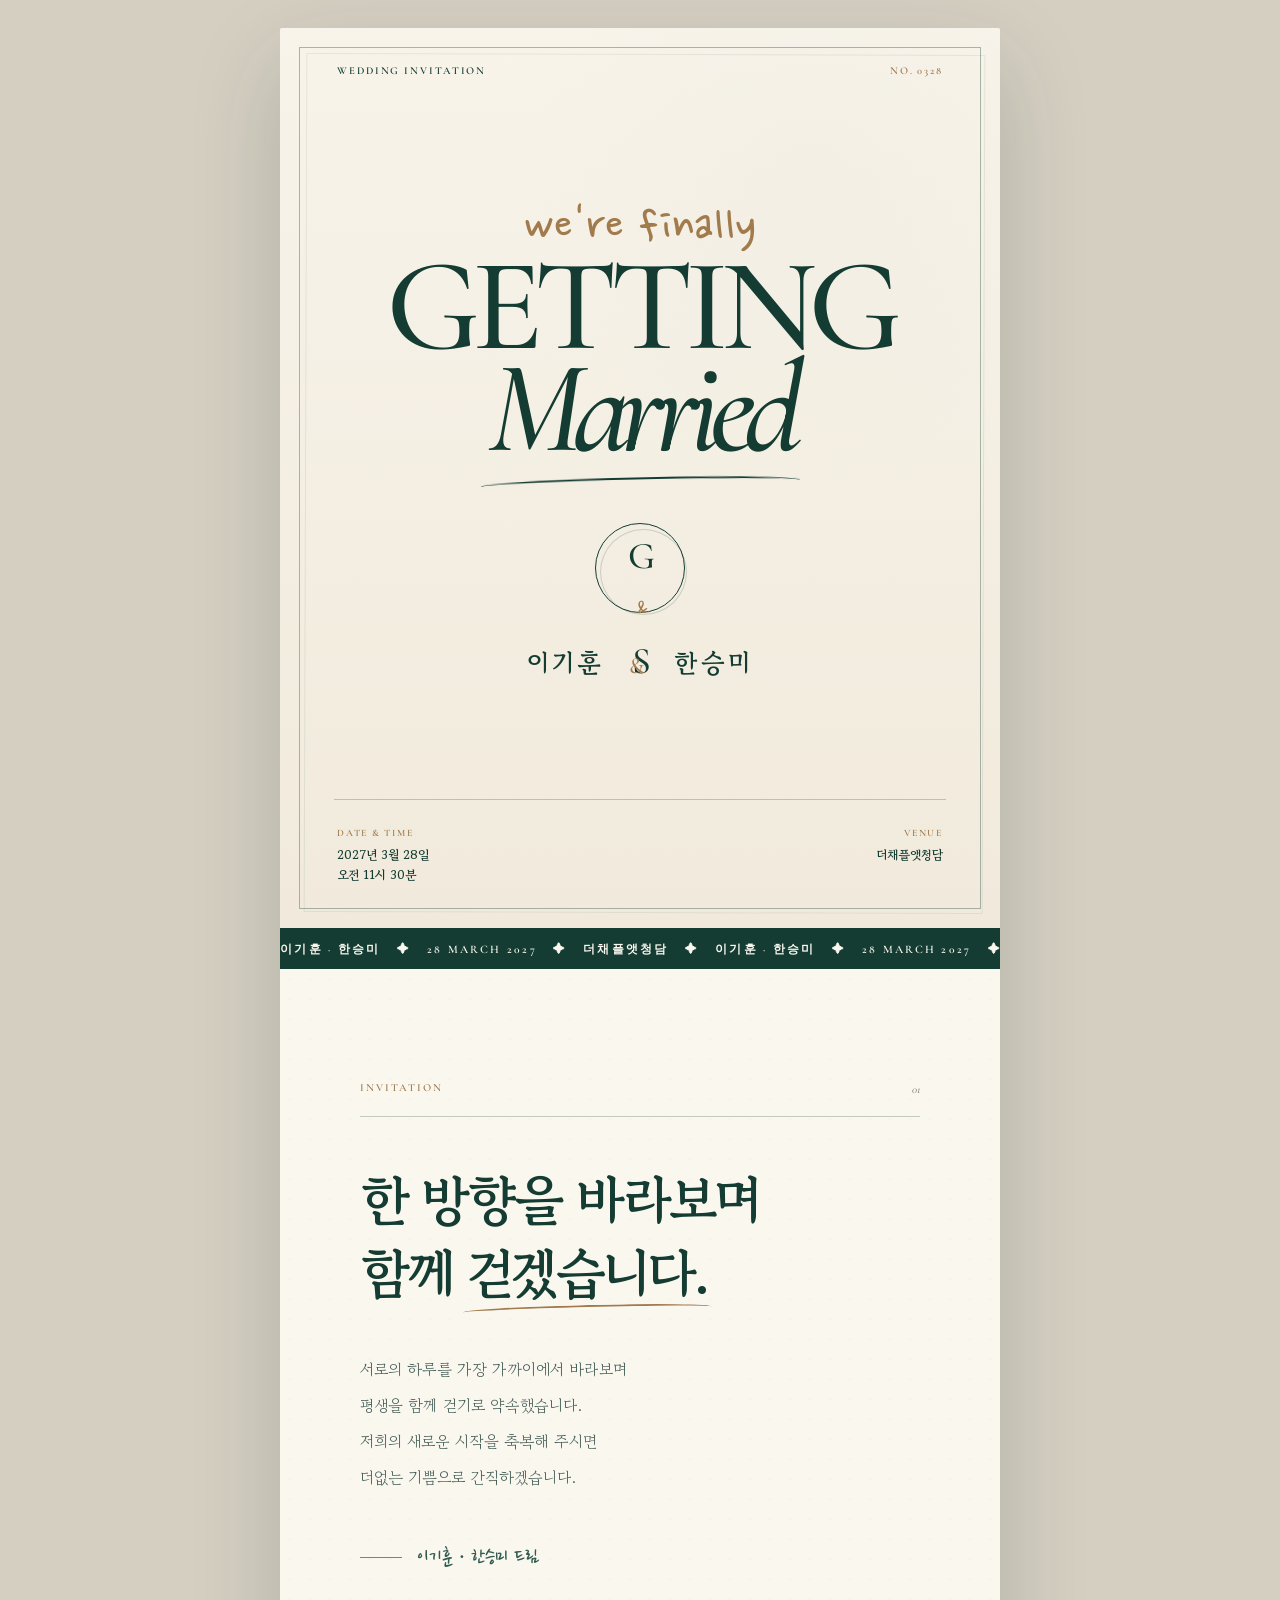
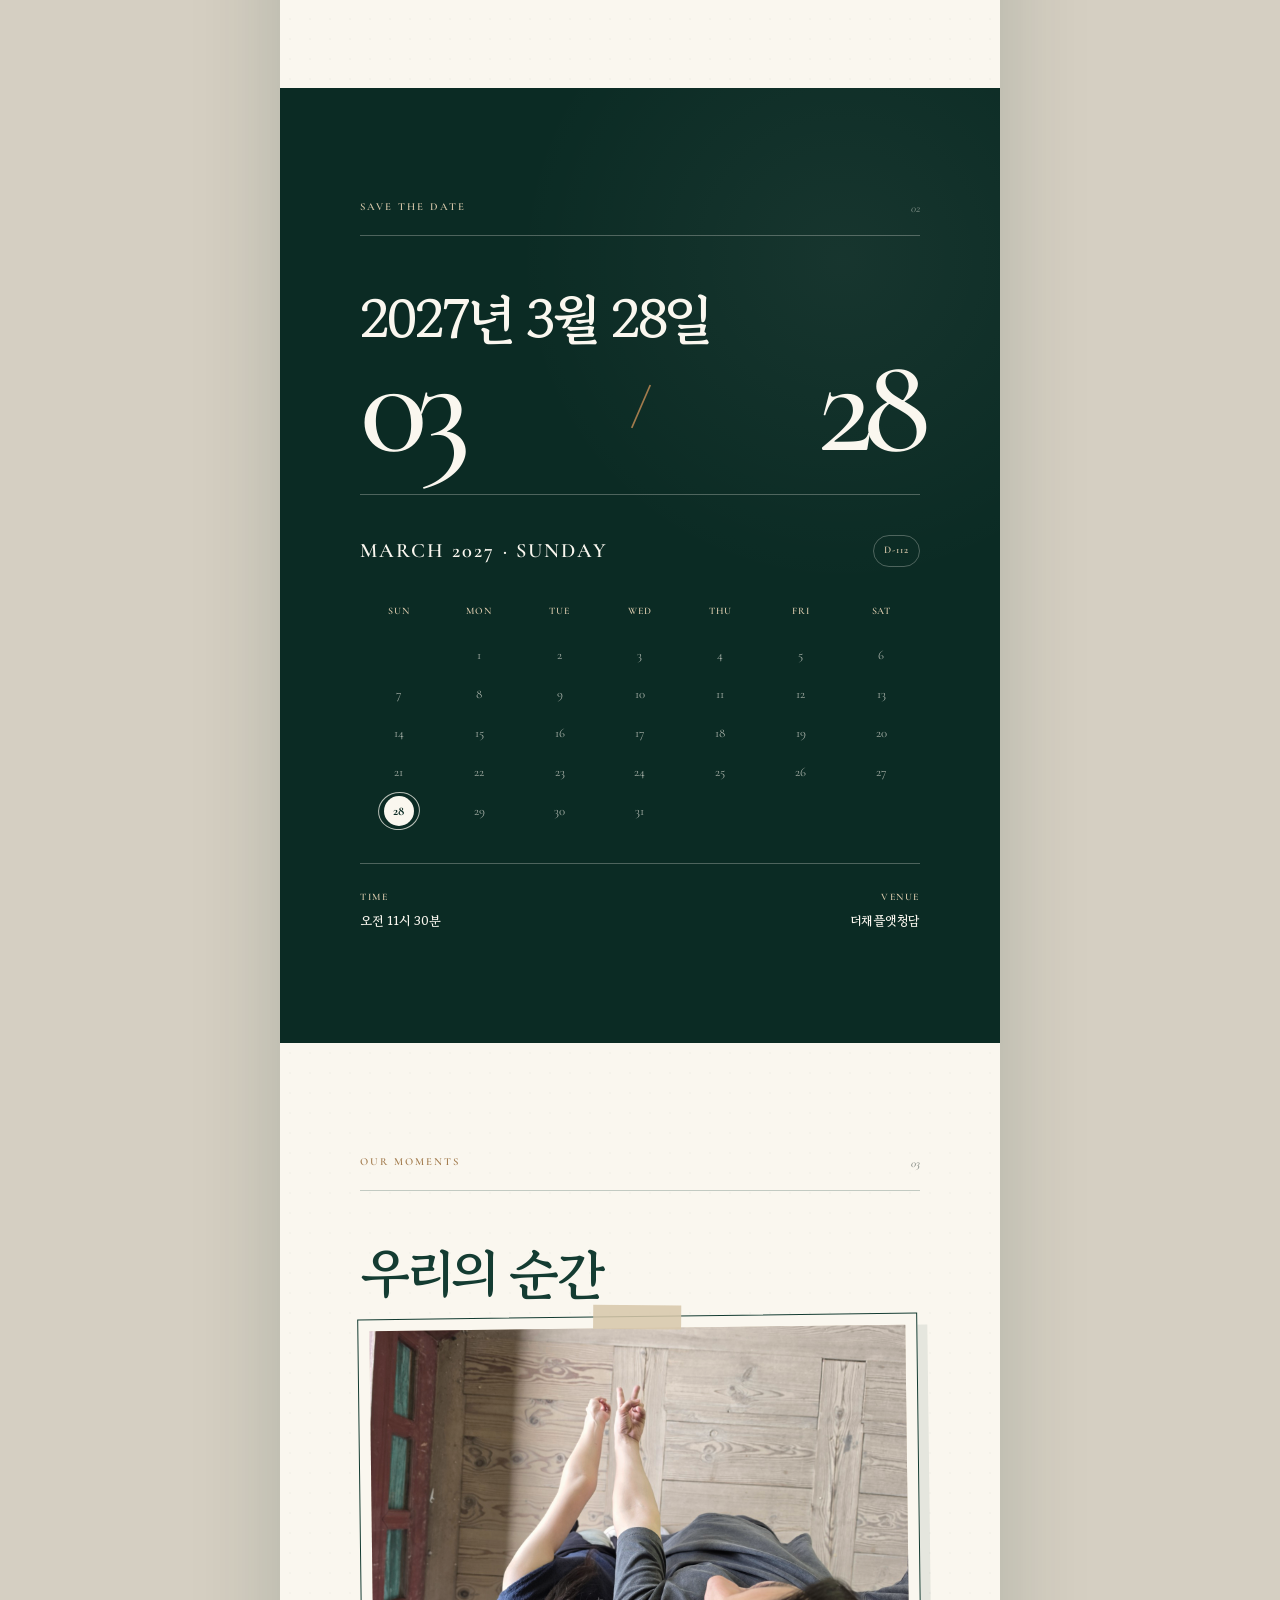
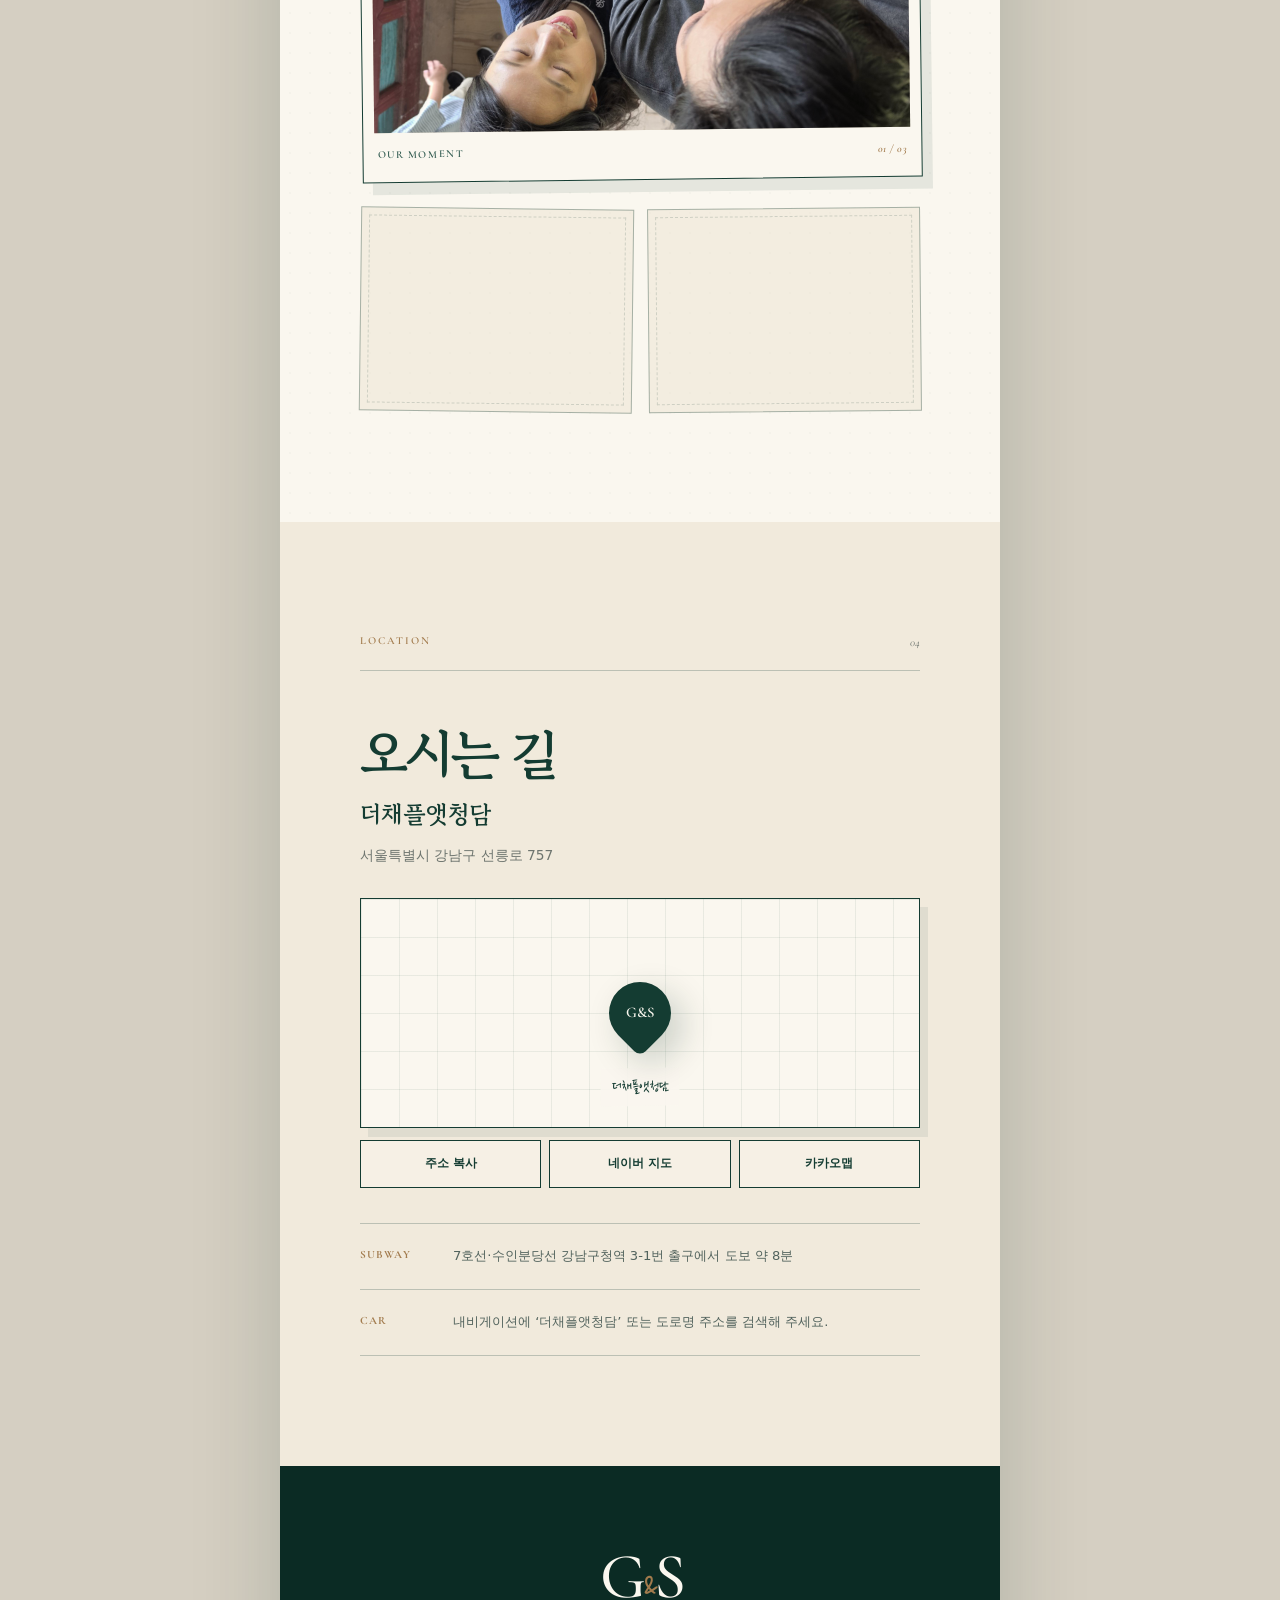
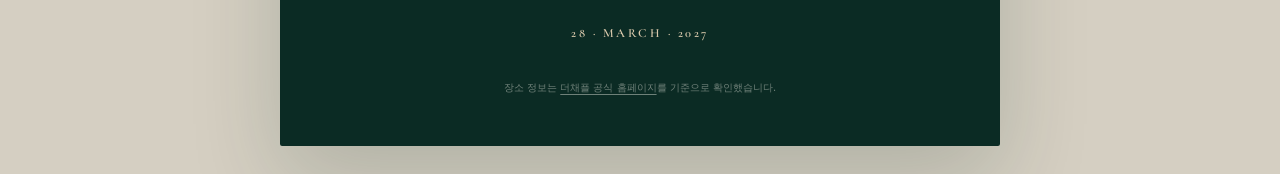
==== commit 820f21d6: "Redesign invitation with refined letterpress editorial style" ====
--- a/index.html
+++ b/index.html
@@ -3,1579 +3,211 @@
   <head>
     <meta charset="UTF-8" />
     <meta name="viewport" content="width=device-width, initial-scale=1.0" />
-    <meta name="theme-color" content="#0c2b23" />
+    <meta name="theme-color" content="#143c32" />
     <meta
       name="description"
       content="2027년 3월 28일 오전 11시 30분, 이기훈과 한승미의 결혼식에 초대합니다."
     />
     <title>이기훈 · 한승미 결혼합니다</title>
+    <script>
+      document.documentElement.classList.add("js");
+    </script>
     <link rel="preconnect" href="https://fonts.googleapis.com" />
     <link rel="preconnect" href="https://fonts.gstatic.com" crossorigin />
     <link
-      href="https://fonts.googleapis.com/css2?family=Caveat:wght@500;600;700&amp;family=Gowun+Batang:wght@400;700&amp;family=Gowun+Dodum&amp;display=swap"
+      href="https://fonts.googleapis.com/css2?family=Cormorant+Garamond:ital,wght@0,400;0,500;0,600;0,700;1,500;1,600&amp;family=Gowun+Batang:wght@400;700&amp;family=Nanum+Pen+Script&amp;display=swap"
       rel="stylesheet"
     />
-    <style>
-      :root {
-        --forest-950: #071c17;
-        --forest-900: #0c2b23;
-        --forest-800: #133b30;
-        --forest-700: #1c4b3e;
-        --ivory: #f6f1e7;
-        --ivory-soft: #eee7da;
-        --paper: #fbf8f1;
-        --brass: #c6a96d;
-        --brass-soft: #dfcc9e;
-        --ink: #18302a;
-        --muted: #6c756f;
-        --line: rgba(198, 169, 109, 0.42);
-        --shadow: 0 30px 90px rgba(7, 28, 23, 0.16);
-      }
-
-      * {
-        box-sizing: border-box;
-      }
-
-      html {
-        scroll-behavior: smooth;
-      }
-
-      body {
-        margin: 0;
-        background: var(--ivory);
-        color: var(--ink);
-        font-family:
-          Pretendard, "Apple SD Gothic Neo", "Noto Sans KR", system-ui,
-          sans-serif;
-        font-size: 16px;
-        line-height: 1.75;
-        word-break: keep-all;
-      }
-
-      a {
-        color: inherit;
-      }
-
-      button,
-      a {
-        -webkit-tap-highlight-color: transparent;
-      }
-
-      button {
-        font: inherit;
-      }
-
-      .page-shell {
-        width: min(100%, 760px);
-        margin: 0 auto;
-        overflow: hidden;
-        background: var(--paper);
-        box-shadow: var(--shadow);
-      }
-
-      .hero {
-        position: relative;
-        isolation: isolate;
-        min-height: 100svh;
-        display: grid;
-        place-items: center;
-        padding: 56px 28px;
-        overflow: hidden;
-        color: var(--ivory);
-        text-align: center;
-        background:
-          radial-gradient(circle at 12% 9%, rgba(198, 169, 109, 0.2), transparent 30%),
-          radial-gradient(circle at 88% 82%, rgba(198, 169, 109, 0.12), transparent 34%),
-          linear-gradient(145deg, var(--forest-900), var(--forest-950));
-      }
-
-      .hero::before,
-      .hero::after {
-        position: absolute;
-        content: "";
-        inset: 22px;
-        z-index: -1;
-        border: 1px solid rgba(223, 204, 158, 0.38);
-        pointer-events: none;
-      }
-
-      .hero::after {
-        inset: 32px;
-        border-color: rgba(223, 204, 158, 0.12);
-      }
-
-      .monogram {
-        position: absolute;
-        inset: auto -4vw 1vh auto;
-        z-index: -1;
-        color: rgba(246, 241, 231, 0.035);
-        font-family: Georgia, "Times New Roman", serif;
-        font-size: clamp(13rem, 48vw, 24rem);
-        font-style: italic;
-        line-height: 0.72;
-        user-select: none;
-      }
-
-      .hero-content {
-        width: 100%;
-        max-width: 520px;
-      }
-
-      .eyebrow,
-      .section-kicker {
-        margin: 0 0 22px;
-        color: var(--brass-soft);
-        font-family: Georgia, "Times New Roman", serif;
-        font-size: 0.72rem;
-        letter-spacing: 0.3em;
-        text-transform: uppercase;
-      }
-
-      .hero-mark {
-        width: 62px;
-        height: 62px;
-        margin: 0 auto 38px;
-        display: grid;
-        place-items: center;
-        border: 1px solid var(--line);
-        border-radius: 50%;
-        color: var(--brass-soft);
-        font-family: Georgia, "Times New Roman", serif;
-        font-size: 1.3rem;
-        font-style: italic;
-      }
-
-      .names {
-        margin: 0;
-        font-family: Georgia, "Noto Serif KR", "Batang", serif;
-        font-size: clamp(3rem, 12vw, 5.8rem);
-        font-weight: 400;
-        line-height: 1.08;
-        letter-spacing: -0.045em;
-      }
-
-      .names .ampersand {
-        display: block;
-        margin: 11px 0 5px;
-        color: var(--brass);
-        font-size: 0.46em;
-        font-style: italic;
-        letter-spacing: 0;
-      }
-
-      .hero-rule {
-        width: 1px;
-        height: 58px;
-        margin: 38px auto 30px;
-        background: linear-gradient(transparent, var(--brass), transparent);
-      }
-
-      .hero-date {
-        margin: 0;
-        font-family: Georgia, "Times New Roman", serif;
-        font-size: 1.05rem;
-        letter-spacing: 0.16em;
-      }
-
-      .hero-venue {
-        margin: 10px 0 0;
-        color: rgba(246, 241, 231, 0.72);
-        font-size: 0.84rem;
-        letter-spacing: 0.08em;
-      }
-
-      .scroll-hint {
-        position: absolute;
-        bottom: 31px;
-        left: 50%;
-        display: grid;
-        justify-items: center;
-        gap: 7px;
-        color: rgba(246, 241, 231, 0.5);
-        font-family: Georgia, "Times New Roman", serif;
-        font-size: 0.6rem;
-        letter-spacing: 0.24em;
-        text-decoration: none;
-        transform: translateX(-50%);
-      }
-
-      .scroll-hint::after {
-        width: 1px;
-        height: 22px;
-        content: "";
-        background: rgba(223, 204, 158, 0.55);
-        animation: breathe 1.8s ease-in-out infinite;
-      }
-
-      .section {
-        padding: 104px 28px;
-      }
-
-      .section--green {
-        color: var(--ivory);
-        background: var(--forest-900);
-      }
-
-      .section--soft {
-        background: var(--ivory-soft);
-      }
-
-      .section-inner {
-        width: min(100%, 560px);
-        margin: 0 auto;
-      }
-
-      .section-heading {
-        margin: 0;
-        font-family: Georgia, "Noto Serif KR", "Batang", serif;
-        font-size: clamp(2.1rem, 9vw, 3.45rem);
-        font-weight: 400;
-        line-height: 1.25;
-        letter-spacing: -0.035em;
-      }
-
-      .section-heading em {
-        color: var(--brass);
-        font-weight: inherit;
-      }
-
-      .invitation-copy {
-        margin: 46px 0 0;
-        color: #4b5c56;
-        font-family: "Noto Serif KR", "Batang", serif;
-        font-size: 1.02rem;
-        line-height: 2.25;
-      }
-
-      .couple-signature {
-        display: flex;
-        align-items: center;
-        gap: 18px;
-        margin-top: 48px;
-        color: var(--forest-800);
-        font-size: 0.88rem;
-        letter-spacing: 0.08em;
-      }
-
-      .couple-signature::before {
-        width: 42px;
-        height: 1px;
-        content: "";
-        background: var(--brass);
-      }
-
-      .date-card {
-        position: relative;
-        margin-top: 50px;
-        padding: 34px 22px 30px;
-        border: 1px solid rgba(198, 169, 109, 0.34);
-        background: rgba(255, 255, 255, 0.025);
-      }
-
-      .date-card::before {
-        position: absolute;
-        top: -5px;
-        left: 50%;
-        width: 9px;
-        height: 9px;
-        content: "";
-        background: var(--brass);
-        transform: translateX(-50%) rotate(45deg);
-      }
-
-      .date-summary {
-        display: flex;
-        align-items: end;
-        justify-content: space-between;
-        gap: 20px;
-        padding: 0 5px 28px;
-        border-bottom: 1px solid rgba(223, 204, 158, 0.18);
-      }
-
-      .date-number {
-        color: var(--brass-soft);
-        font-family: Georgia, "Times New Roman", serif;
-        font-size: clamp(4.8rem, 21vw, 7.5rem);
-        line-height: 0.76;
-      }
-
-      .date-meta {
-        text-align: right;
-      }
-
-      .date-meta strong {
-        display: block;
-        font-family: Georgia, "Times New Roman", serif;
-        font-size: 1.25rem;
-        font-weight: 400;
-        letter-spacing: 0.08em;
-      }
-
-      .date-meta span {
-        display: block;
-        margin-top: 6px;
-        color: rgba(246, 241, 231, 0.58);
-        font-size: 0.74rem;
-        letter-spacing: 0.08em;
-      }
-
-      .calendar {
-        display: grid;
-        grid-template-columns: repeat(7, 1fr);
-        gap: 9px 3px;
-        margin-top: 27px;
-        text-align: center;
-        font-family: Georgia, "Times New Roman", serif;
-        font-size: 0.8rem;
-      }
-
-      .calendar span {
-        min-height: 28px;
-        display: grid;
-        place-items: center;
-        color: rgba(246, 241, 231, 0.7);
-      }
-
-      .calendar .weekday {
-        margin-bottom: 4px;
-        color: var(--brass);
-        font-size: 0.65rem;
-        letter-spacing: 0.08em;
-      }
-
-      .calendar .wedding-day {
-        width: 30px;
-        height: 30px;
-        min-height: 30px;
-        justify-self: center;
-        border-radius: 50%;
-        color: var(--forest-950);
-        background: var(--brass-soft);
-        font-weight: 700;
-      }
-
-      .date-note {
-        margin: 26px 0 0;
-        color: rgba(246, 241, 231, 0.58);
-        font-size: 0.78rem;
-        text-align: center;
-      }
-
-      .gallery-grid {
-        display: grid;
-        grid-template-columns: repeat(2, 1fr);
-        grid-template-rows: auto minmax(150px, 1fr);
-        gap: 10px;
-        margin-top: 46px;
-      }
-
-      .photo-placeholder {
-        position: relative;
-        min-height: 180px;
-        margin: 0;
-        display: grid;
-        place-items: center;
-        overflow: hidden;
-        border: 1px solid rgba(198, 169, 109, 0.28);
-        color: rgba(246, 241, 231, 0.66);
-        background:
-          linear-gradient(145deg, rgba(198, 169, 109, 0.1), transparent 60%),
-          var(--forest-800);
-      }
-
-      .photo-placeholder:first-child {
-        grid-column: 1 / -1;
-        aspect-ratio: 4 / 3;
-      }
-
-      .photo-placeholder::after {
-        position: absolute;
-        inset: 10px;
-        content: "";
-        border: 1px solid rgba(246, 241, 231, 0.1);
-      }
-
-      .photo-placeholder span {
-        display: grid;
-        gap: 6px;
-        justify-items: center;
-        font-family: Georgia, "Times New Roman", serif;
-        font-size: 0.65rem;
-        letter-spacing: 0.18em;
-      }
-
-      .photo-placeholder span::before {
-        content: attr(data-number);
-        color: var(--brass-soft);
-        font-size: 1.5rem;
-        letter-spacing: 0;
-      }
-
-      .photo-placeholder img {
-        width: 100%;
-        height: 100%;
-        display: block;
-        object-fit: cover;
-        object-position: center;
-      }
-
-      .venue-block {
-        margin-top: 47px;
-      }
-
-      .venue-name {
-        margin: 0;
-        font-family: Georgia, "Noto Serif KR", "Batang", serif;
-        font-size: 1.45rem;
-        font-weight: 400;
-      }
-
-      .venue-address {
-        margin: 8px 0 0;
-        color: var(--muted);
-        font-size: 0.88rem;
-      }
-
-      .map-frame {
-        position: relative;
-        min-height: 230px;
-        margin-top: 28px;
-        display: grid;
-        place-items: center;
-        overflow: hidden;
-        border: 1px solid rgba(12, 43, 35, 0.12);
-        background:
-          linear-gradient(90deg, rgba(12, 43, 35, 0.05) 1px, transparent 1px) 0 0 / 42px 42px,
-          linear-gradient(rgba(12, 43, 35, 0.05) 1px, transparent 1px) 0 0 / 42px 42px,
-          #f3eee3;
-      }
-
-      .map-pin {
-        position: relative;
-        z-index: 1;
-        width: 62px;
-        height: 62px;
-        display: grid;
-        place-items: center;
-        border: 1px solid rgba(12, 43, 35, 0.16);
-        border-radius: 50% 50% 50% 6px;
-        color: var(--ivory);
-        background: var(--forest-900);
-        box-shadow: 0 18px 45px rgba(12, 43, 35, 0.22);
-        font-family: Georgia, "Times New Roman", serif;
-        transform: rotate(-45deg);
-      }
-
-      .map-pin span {
-        transform: rotate(45deg);
-      }
-
-      .map-label {
-        position: absolute;
-        bottom: 24px;
-        left: 50%;
-        padding: 7px 12px;
-        color: var(--forest-900);
-        background: rgba(251, 248, 241, 0.94);
-        box-shadow: 0 8px 24px rgba(12, 43, 35, 0.08);
-        font-size: 0.7rem;
-        letter-spacing: 0.04em;
-        transform: translateX(-50%);
-        white-space: nowrap;
-      }
-
-      .button-row {
-        display: grid;
-        grid-template-columns: repeat(3, 1fr);
-        gap: 8px;
-        margin-top: 10px;
-      }
-
-      .action-button {
-        min-height: 48px;
-        display: inline-grid;
-        place-items: center;
-        padding: 12px 8px;
-        border: 1px solid rgba(12, 43, 35, 0.13);
-        border-radius: 0;
-        color: var(--forest-900);
-        background: transparent;
-        cursor: pointer;
-        font-size: 0.76rem;
-        font-weight: 600;
-        text-align: center;
-        text-decoration: none;
-        transition: 180ms ease;
-      }
-
-      .action-button:hover,
-      .action-button:focus-visible {
-        border-color: var(--forest-900);
-        color: var(--ivory);
-        background: var(--forest-900);
-        outline: none;
-      }
-
-      .direction-list {
-        display: grid;
-        gap: 0;
-        margin: 34px 0 0;
-        padding: 0;
-        list-style: none;
-      }
-
-      .direction-list li {
-        display: grid;
-        grid-template-columns: 72px 1fr;
-        gap: 16px;
-        padding: 22px 0;
-        border-top: 1px solid rgba(12, 43, 35, 0.11);
-      }
-
-      .direction-list li:last-child {
-        border-bottom: 1px solid rgba(12, 43, 35, 0.11);
-      }
-
-      .direction-label {
-        color: var(--forest-700);
-        font-size: 0.76rem;
-        font-weight: 700;
-        letter-spacing: 0.06em;
-      }
-
-      .direction-text {
-        color: #52615c;
-        font-size: 0.84rem;
-      }
-
-      .footer {
-        padding: 76px 28px 55px;
-        color: var(--forest-800);
-        text-align: center;
-        background: var(--ivory-soft);
-      }
-
-      .footer-monogram {
-        margin: 0;
-        color: var(--brass);
-        font-family: Georgia, "Times New Roman", serif;
-        font-size: 2rem;
-        font-style: italic;
-      }
-
-      .footer-copy {
-        margin: 13px 0 0;
-        font-family: Georgia, "Noto Serif KR", "Batang", serif;
-        font-size: 0.88rem;
-        letter-spacing: 0.1em;
-      }
-
-      .footer-source {
-        margin: 34px 0 0;
-        color: #8a918d;
-        font-size: 0.65rem;
-      }
-
-      .footer-source a {
-        text-underline-offset: 3px;
-      }
-
-      .toast {
-        position: fixed;
-        right: 20px;
-        bottom: 20px;
-        left: 20px;
-        z-index: 20;
-        max-width: 420px;
-        margin: 0 auto;
-        padding: 13px 18px;
-        color: var(--ivory);
-        background: rgba(7, 28, 23, 0.94);
-        box-shadow: 0 14px 40px rgba(7, 28, 23, 0.24);
-        font-size: 0.8rem;
-        text-align: center;
-        opacity: 0;
-        transform: translateY(18px);
-        transition: 200ms ease;
-        pointer-events: none;
-      }
-
-      .toast.is-visible {
-        opacity: 1;
-        transform: translateY(0);
-      }
-
-      .reveal {
-        opacity: 0;
-        transform: translateY(24px);
-        transition:
-          opacity 700ms ease,
-          transform 700ms ease;
-      }
-
-      .reveal.is-visible {
-        opacity: 1;
-        transform: translateY(0);
-      }
-
-      @keyframes breathe {
-        0%,
-        100% {
-          opacity: 0.3;
-          transform: scaleY(0.65);
-        }
-        50% {
-          opacity: 1;
-          transform: scaleY(1);
-        }
-      }
-
-      @media (min-width: 720px) {
-        body {
-          padding: 28px 0;
-          background: #d9d4c9;
-        }
-
-        .page-shell {
-          border-radius: 2px;
-        }
-
-        .section {
-          padding-inline: 54px;
-        }
-      }
-
-      @media (max-width: 420px) {
-        .hero {
-          padding-inline: 22px;
-        }
-
-        .section {
-          padding: 88px 22px;
-        }
-
-        .photo-placeholder {
-          min-height: 136px;
-        }
-
-        .button-row {
-          grid-template-columns: 1fr;
-        }
-
-      }
-
-      @media (prefers-reduced-motion: reduce) {
-        html {
-          scroll-behavior: auto;
-        }
-
-        *,
-        *::before,
-        *::after {
-          animation-duration: 0.01ms !important;
-          animation-iteration-count: 1 !important;
-          scroll-behavior: auto !important;
-          transition-duration: 0.01ms !important;
-        }
-
-        .reveal {
-          opacity: 1;
-          transform: none;
-        }
-      }
-    </style>
-    <style id="paper-motion-theme">
-      :root {
-        --forest-950: #08261f;
-        --forest-900: #103b30;
-        --forest-800: #17493c;
-        --forest-700: #286052;
-        --paper: #f3eedf;
-        --paper-light: #faf7ed;
-        --paper-deep: #e9e0cd;
-        --ivory: #f8f3e8;
-        --ivory-soft: #efe7d7;
-        --brass: #9b7950;
-        --brass-soft: #cbb38d;
-        --ink: #12382f;
-        --muted: #6b716b;
-        --line: rgba(16, 59, 48, 0.32);
-        --hand: "Caveat", "Segoe Print", "Comic Sans MS", cursive;
-        --serif: "Gowun Batang", "Noto Serif KR", "Batang", serif;
-        --sans: "Gowun Dodum", Pretendard, "Apple SD Gothic Neo", sans-serif;
-      }
-
-      html {
-        background: #d6d0c2;
-      }
-
-      body {
-        color: var(--ink);
-        background: #d6d0c2;
-        font-family: var(--sans);
-      }
-
-      .page-shell {
-        position: relative;
-        background-color: var(--paper);
-        background-image:
-          radial-gradient(circle at 16% 18%, rgba(16, 59, 48, 0.035) 0 0.7px, transparent 0.9px),
-          radial-gradient(circle at 79% 64%, rgba(155, 121, 80, 0.055) 0 0.8px, transparent 1px);
-        background-size: 17px 19px, 23px 29px;
-        box-shadow: 0 28px 85px rgba(8, 38, 31, 0.2);
-      }
-
-      .opening-screen {
-        position: fixed;
-        inset: 0;
-        z-index: 100;
-        display: grid;
-        place-items: center;
-        padding: 28px;
-        color: var(--forest-900);
-        background:
-          radial-gradient(circle at 50% 45%, rgba(255, 255, 255, 0.92), transparent 46%),
-          var(--paper);
-        animation: opening-away 2.35s cubic-bezier(0.72, 0, 0.2, 1) forwards;
-        pointer-events: none;
-      }
-
-      .opening-screen.skip {
-        display: none;
-      }
-
-      .opening-card {
-        width: min(78vw, 330px);
-        aspect-ratio: 4 / 5;
-        display: grid;
-        place-content: center;
-        justify-items: center;
-        padding: 36px 28px;
-        border: 2px solid var(--forest-900);
-        border-radius: 48% 52% 46% 54% / 4% 5% 4% 5%;
-        background: rgba(250, 247, 237, 0.86);
-        box-shadow: 14px 18px 0 rgba(16, 59, 48, 0.08);
-        text-align: center;
-        transform: rotate(-2deg) scale(0.82);
-        animation: opening-card-in 1.35s cubic-bezier(0.2, 0.8, 0.2, 1) forwards;
-      }
-
-      .opening-date {
-        font-size: 0.68rem;
-        letter-spacing: 0.22em;
-      }
-
-      .opening-monogram {
-        margin: 22px 0 14px;
-        font-family: var(--hand);
-        font-size: clamp(5rem, 25vw, 7.5rem);
-        font-weight: 600;
-        line-height: 0.8;
-      }
-
-      .opening-monogram i {
-        color: var(--brass);
-        font-size: 0.58em;
-        font-style: normal;
-      }
-
-      .opening-note {
-        font-family: var(--hand);
-        font-size: 1.45rem;
-        letter-spacing: 0.02em;
-      }
-
-      .hero {
-        min-height: 100svh;
-        padding: 72px 30px 86px;
-        color: var(--forest-900);
-        background:
-          linear-gradient(rgba(250, 247, 237, 0.68), rgba(243, 238, 223, 0.9)),
-          radial-gradient(circle at 20% 16%, rgba(16, 59, 48, 0.08), transparent 25%),
-          var(--paper);
-      }
-
-      .hero::before {
-        inset: 20px;
-        z-index: 0;
-        border: 1.5px solid rgba(16, 59, 48, 0.34);
-        border-radius: 2% 1% 2% 1% / 1% 2% 1% 2%;
-        transform: rotate(-0.35deg);
-      }
-
-      .hero::after {
-        inset: 26px 24px 22px 27px;
-        z-index: 0;
-        border: 1px solid rgba(16, 59, 48, 0.1);
-        transform: rotate(0.4deg);
-      }
-
-      .hero-content {
-        position: relative;
-        z-index: 2;
-        max-width: 540px;
-      }
-
-      .monogram,
-      .hero-mark {
-        display: none;
-      }
-
-      .eyebrow {
-        margin-bottom: 30px;
-        color: var(--forest-700);
-        font-family: var(--sans);
-        font-size: 0.66rem;
-        font-weight: 700;
-        letter-spacing: 0.28em;
-        opacity: 0;
-        animation: stamp-in 620ms 1.85s ease forwards;
-      }
-
-      .hand-title {
-        margin: 0;
-        color: var(--forest-900);
-        font-family: var(--hand);
-        font-size: clamp(5.2rem, 25vw, 9rem);
-        font-weight: 600;
-        line-height: 0.67;
-        letter-spacing: -0.055em;
-      }
-
-      .hand-title .hand-line {
-        position: relative;
-        display: block;
-        opacity: 0;
-        transform: translateY(35px) rotate(-4deg) scale(0.92);
-        animation: hand-line-in 760ms cubic-bezier(0.2, 0.8, 0.2, 1) forwards;
-      }
-
-      .hand-title .hand-line:nth-child(1) {
-        margin-left: -0.32em;
-        text-align: left;
-        animation-delay: 1.85s;
-      }
-
-      .hand-title .hand-line:nth-child(2) {
-        margin-right: -0.22em;
-        text-align: right;
-        animation-delay: 2.03s;
-      }
-
-      .hand-title .hand-line:nth-child(3) {
-        margin-top: 0.08em;
-        text-align: center;
-        animation-delay: 2.21s;
-      }
-
-      .hand-title .hand-line:nth-child(3)::after {
-        position: absolute;
-        right: 12%;
-        bottom: -0.21em;
-        left: 9%;
-        height: 8px;
-        content: "";
-        border-top: 3px solid var(--forest-900);
-        border-radius: 50%;
-        transform: rotate(-2deg) scaleX(0);
-        transform-origin: left;
-        animation: ink-line 680ms 2.78s ease forwards;
-      }
-
-      .couple-line {
-        display: flex;
-        align-items: center;
-        justify-content: center;
-        gap: 18px;
-        margin-top: 62px;
-        font-family: var(--serif);
-        font-size: 1.08rem;
-        letter-spacing: 0.12em;
-        opacity: 0;
-        animation: stamp-in 650ms 2.64s ease forwards;
-      }
-
-      .couple-line .heart {
-        color: var(--brass);
-        font-family: var(--hand);
-        font-size: 1.9rem;
-        line-height: 1;
-        animation: heart-beat 2.6s 3.2s ease-in-out infinite;
-      }
-
-      .hero-date {
-        margin-top: 30px;
-        font-family: var(--sans);
-        font-size: 0.82rem;
-        font-weight: 700;
-        letter-spacing: 0.19em;
-        opacity: 0;
-        animation: stamp-in 650ms 2.82s ease forwards;
-      }
-
-      .hero-venue {
-        color: rgba(16, 59, 48, 0.68);
-        font-size: 0.78rem;
-        opacity: 0;
-        animation: stamp-in 650ms 2.96s ease forwards;
-      }
-
-      .ink-mark {
-        position: absolute;
-        z-index: 1;
-        color: rgba(16, 59, 48, 0.72);
-        font-family: var(--hand);
-        line-height: 1;
-        user-select: none;
-        animation: ink-float 4.8s ease-in-out infinite;
-      }
-
-      .ink-mark--one {
-        top: 15%;
-        left: 9%;
-        font-size: 2rem;
-        transform: rotate(-16deg);
-      }
-
-      .ink-mark--two {
-        top: 21%;
-        right: 8%;
-        color: rgba(155, 121, 80, 0.8);
-        font-size: 2.7rem;
-        animation-delay: -1.4s;
-      }
-
-      .ink-mark--three {
-        right: 11%;
-        bottom: 16%;
-        font-size: 2.2rem;
-        animation-delay: -2.6s;
-      }
-
-      .ink-mark--four {
-        bottom: 22%;
-        left: 10%;
-        color: rgba(155, 121, 80, 0.75);
-        font-size: 1.7rem;
-        animation-delay: -3.3s;
-      }
-
-      .sketch-rings {
-        position: absolute;
-        right: 11%;
-        bottom: 9%;
-        z-index: 1;
-        width: 72px;
-        height: 42px;
-        opacity: 0.22;
-        transform: rotate(-12deg);
-      }
-
-      .sketch-rings span {
-        position: absolute;
-        width: 42px;
-        height: 32px;
-        border: 2px solid var(--forest-900);
-        border-radius: 50%;
-      }
-
-      .sketch-rings span:last-child {
-        right: 0;
-        bottom: 0;
-      }
-
-      .scroll-hint {
-        bottom: 34px;
-        z-index: 3;
-        color: rgba(16, 59, 48, 0.52);
-        font-family: var(--hand);
-        font-size: 0.9rem;
-        letter-spacing: 0.12em;
-      }
-
-      .scroll-hint::after {
-        background: var(--forest-700);
-      }
-
-      .paper-ticker {
-        position: relative;
-        z-index: 4;
-        overflow: hidden;
-        border-top: 1px solid var(--forest-900);
-        border-bottom: 1px solid var(--forest-900);
-        color: var(--paper-light);
-        background: var(--forest-900);
-        transform: rotate(-1deg) scale(1.02);
-      }
-
-      .ticker-track {
-        width: max-content;
-        padding: 10px 0 9px;
-        font-family: var(--hand);
-        font-size: 1.05rem;
-        letter-spacing: 0.16em;
-        animation: ticker-move 19s linear infinite;
-      }
-
-      .section {
-        position: relative;
-        padding: 112px 30px;
-        background-color: var(--paper-light);
-        background-image: radial-gradient(rgba(16, 59, 48, 0.04) 0.7px, transparent 0.8px);
-        background-size: 18px 18px;
-      }
-
-      .section--green {
-        color: var(--paper-light);
-        background:
-          radial-gradient(circle at 20% 10%, rgba(255, 255, 255, 0.04), transparent 28%),
-          var(--forest-900);
-      }
-
-      .section--soft {
-        background-color: var(--paper-deep);
-      }
-
-      .section-kicker {
-        margin-bottom: 14px;
-        color: var(--brass);
-        font-family: var(--hand);
-        font-size: 1.35rem;
-        font-weight: 600;
-        letter-spacing: 0.08em;
-        text-transform: none;
-      }
-
-      .section--green .section-kicker {
-        color: var(--brass-soft);
-      }
-
-      .section-heading {
-        color: inherit;
-        font-family: var(--serif);
-        font-size: clamp(2.15rem, 9.4vw, 3.65rem);
-        font-weight: 700;
-        line-height: 1.28;
-        letter-spacing: -0.055em;
-      }
-
-      .section-heading em {
-        position: relative;
-        color: inherit;
-        font-style: normal;
-      }
-
-      .section-heading em::after {
-        position: absolute;
-        right: -0.06em;
-        bottom: -0.08em;
-        left: -0.06em;
-        height: 7px;
-        content: "";
-        border-top: 2px solid var(--brass);
-        border-radius: 50%;
-        transform: rotate(-1deg);
-      }
-
-      #invitation::before {
-        position: absolute;
-        top: 40px;
-        right: 34px;
-        content: "♡";
-        color: rgba(16, 59, 48, 0.1);
-        font-family: var(--hand);
-        font-size: 7.5rem;
-        line-height: 1;
-        transform: rotate(13deg);
-      }
-
-      .invitation-copy {
-        color: #475e57;
-        font-family: var(--serif);
-        line-height: 2.2;
-      }
-
-      .couple-signature {
-        color: var(--forest-900);
-        font-family: var(--hand);
-        font-size: 1.24rem;
-        letter-spacing: 0.03em;
-        transform: rotate(-1deg);
-      }
-
-      .couple-signature::before {
-        height: 2px;
-        background: var(--forest-900);
-        transform: rotate(-4deg);
-      }
-
-      .date-card {
-        margin-top: 48px;
-        padding: 36px 24px 30px;
-        border: 1.5px solid rgba(243, 238, 223, 0.7);
-        border-radius: 2% 1% 2% 1% / 1% 2% 1% 2%;
-        background: rgba(255, 255, 255, 0.025);
-        box-shadow: 8px 10px 0 rgba(0, 0, 0, 0.08);
-        transform: rotate(-0.55deg);
-      }
-
-      .date-card::before {
-        top: -13px;
-        width: 76px;
-        height: 24px;
-        background: rgba(225, 205, 169, 0.75);
-        transform: translateX(-50%) rotate(1.8deg);
-      }
-
-      .date-number {
-        color: var(--paper-light);
-        font-family: var(--hand);
-        font-size: clamp(5.8rem, 27vw, 8.8rem);
-        font-weight: 600;
-      }
-
-      .date-meta strong {
-        font-family: var(--hand);
-        font-size: 1.55rem;
-        font-weight: 600;
-      }
-
-      .calendar,
-      .date-meta span {
-        font-family: var(--sans);
-      }
-
-      .calendar .wedding-day {
-        position: relative;
-        color: var(--forest-950);
-        background: var(--paper-light);
-      }
-
-      .calendar .wedding-day::after {
-        position: absolute;
-        inset: -5px -7px;
-        content: "";
-        border: 1.5px solid var(--paper-light);
-        border-radius: 50%;
-        transform: rotate(-12deg);
-      }
-
-      section[aria-labelledby="gallery-heading"] {
-        color: var(--forest-900);
-        background-color: var(--paper-light);
-        background-image: radial-gradient(rgba(16, 59, 48, 0.045) 0.7px, transparent 0.8px);
-        background-size: 19px 19px;
-      }
-
-      section[aria-labelledby="gallery-heading"] .section-kicker {
-        color: var(--brass);
-      }
-
-      .gallery-grid {
-        gap: 16px;
-        margin-top: 52px;
-      }
-
-      .photo-placeholder {
-        min-height: 180px;
-        overflow: visible;
-        border: 1.5px solid var(--forest-900);
-        border-radius: 1% 2% 1% 2% / 2% 1% 2% 1%;
-        color: var(--forest-900);
-        background: var(--paper-deep);
-        box-shadow: 7px 8px 0 rgba(16, 59, 48, 0.1);
-      }
-
-      .photo-placeholder:first-child {
-        z-index: 2;
-        overflow: hidden;
-        transform: rotate(-1.1deg);
-      }
-
-      .photo-placeholder:first-child::before {
-        position: absolute;
-        top: -1px;
-        left: 50%;
-        z-index: 2;
-        width: 92px;
-        height: 25px;
-        content: "";
-        background: rgba(232, 218, 190, 0.84);
-        transform: translateX(-50%) rotate(1.7deg);
-      }
-
-      .photo-placeholder:nth-child(2) {
-        transform: rotate(1.4deg);
-      }
-
-      .photo-placeholder:nth-child(3) {
-        transform: rotate(-1.3deg);
-      }
-
-      .photo-placeholder::after {
-        inset: 8px;
-        border: 1px dashed rgba(16, 59, 48, 0.3);
-      }
-
-      .photo-placeholder img {
-        object-position: center 48%;
-        filter: saturate(0.86) sepia(0.08) contrast(0.97);
-        transform: scale(1.035);
-        animation: photo-drift 9s ease-in-out infinite alternate;
-      }
-
-      .section--soft {
-        border-top: 1px solid rgba(16, 59, 48, 0.22);
-        border-bottom: 1px solid rgba(16, 59, 48, 0.22);
-      }
-
-      .venue-name {
-        font-family: var(--serif);
-        font-weight: 700;
-      }
-
-      .map-frame {
-        border: 1.5px solid var(--forest-900);
-        border-radius: 2% 1% 2% 1% / 1% 2% 1% 2%;
-        background:
-          linear-gradient(90deg, rgba(16, 59, 48, 0.08) 1px, transparent 1px) 0 0 / 38px 38px,
-          linear-gradient(rgba(16, 59, 48, 0.08) 1px, transparent 1px) 0 0 / 38px 38px,
-          var(--paper-light);
-        box-shadow: 7px 8px 0 rgba(16, 59, 48, 0.09);
-        transform: rotate(0.45deg);
-      }
-
-      .map-pin {
-        background: var(--forest-900);
-        box-shadow: 0 14px 30px rgba(16, 59, 48, 0.2);
-        animation: pin-float 3s ease-in-out infinite;
-      }
-
-      .map-label {
-        font-family: var(--hand);
-        font-size: 1rem;
-        font-weight: 600;
-      }
-
-      .action-button {
-        border: 1.5px solid var(--forest-900);
-        border-radius: 48% 52% 46% 54% / 12% 14% 10% 12%;
-        color: var(--forest-900);
-        background: rgba(250, 247, 237, 0.38);
-        font-family: var(--sans);
-        transform: rotate(-0.25deg);
-      }
-
-      .action-button:nth-child(2) {
-        transform: rotate(0.45deg);
-      }
-
-      .action-button:nth-child(3) {
-        transform: rotate(-0.65deg);
-      }
-
-      .direction-label {
-        font-family: var(--hand);
-        font-size: 1.05rem;
-      }
-
-      .footer {
-        padding-top: 88px;
-        background: var(--paper);
-      }
-
-      .footer-monogram {
-        color: var(--forest-900);
-        font-family: var(--hand);
-        font-size: 3.2rem;
-        font-style: normal;
-        transform: rotate(-2deg);
-      }
-
-      .footer-copy {
-        font-family: var(--serif);
-      }
-
-      .reveal {
-        opacity: 0;
-        clip-path: inset(0 0 16% 0);
-        transform: translateY(52px) rotate(0.65deg);
-        transition:
-          opacity 900ms ease,
-          clip-path 950ms cubic-bezier(0.2, 0.8, 0.2, 1),
-          transform 950ms cubic-bezier(0.2, 0.8, 0.2, 1);
-      }
-
-      .reveal.is-visible {
-        opacity: 1;
-        clip-path: inset(0);
-        transform: translateY(0) rotate(0deg);
-      }
-
-      .reveal > * {
-        opacity: 0;
-        transform: translateY(18px);
-        transition:
-          opacity 680ms ease,
-          transform 720ms cubic-bezier(0.2, 0.8, 0.2, 1);
-      }
-
-      .reveal.is-visible > * {
-        opacity: 1;
-        transform: translateY(0);
-      }
-
-      .reveal.is-visible > :nth-child(1) { transition-delay: 90ms; }
-      .reveal.is-visible > :nth-child(2) { transition-delay: 180ms; }
-      .reveal.is-visible > :nth-child(3) { transition-delay: 290ms; }
-      .reveal.is-visible > :nth-child(4) { transition-delay: 390ms; }
-      .reveal.is-visible > :nth-child(5) { transition-delay: 470ms; }
-
-      .toast {
-        border-radius: 48% 52% 46% 54% / 18% 16% 20% 17%;
-        font-family: var(--sans);
-      }
-
-      @keyframes opening-card-in {
-        0% { opacity: 0; transform: translateY(42px) rotate(-6deg) scale(0.82); }
-        62% { opacity: 1; transform: translateY(0) rotate(1.4deg) scale(1.02); }
-        100% { opacity: 1; transform: rotate(-1.5deg) scale(1); }
-      }
-
-      @keyframes opening-away {
-        0%, 68% { opacity: 1; visibility: visible; }
-        100% { opacity: 0; visibility: hidden; }
-      }
-
-      @keyframes hand-line-in {
-        to { opacity: 1; transform: translateY(0) rotate(0) scale(1); }
-      }
-
-      @keyframes stamp-in {
-        from { opacity: 0; transform: translateY(10px) scale(1.06); filter: blur(3px); }
-        to { opacity: 1; transform: translateY(0) scale(1); filter: blur(0); }
-      }
-
-      @keyframes ink-line {
-        to { transform: rotate(-2deg) scaleX(1); }
-      }
-
-      @keyframes ink-float {
-        0%, 100% { translate: 0 0; rotate: -4deg; }
-        50% { translate: 0 -9px; rotate: 5deg; }
-      }
-
-      @keyframes heart-beat {
-        0%, 82%, 100% { transform: scale(1) rotate(-4deg); }
-        88% { transform: scale(1.2) rotate(3deg); }
-        94% { transform: scale(0.95) rotate(-2deg); }
-      }
-
-      @keyframes ticker-move {
-        to { transform: translateX(-50%); }
-      }
-
-      @keyframes photo-drift {
-        from { transform: scale(1.035) translate3d(-0.5%, -0.3%, 0); }
-        to { transform: scale(1.085) translate3d(0.6%, 0.5%, 0); }
-      }
-
-      @keyframes pin-float {
-        0%, 100% { translate: 0 0; }
-        50% { translate: 0 -8px; }
-      }
-
-      @media (max-width: 420px) {
-        .hero {
-          padding-inline: 26px;
-        }
-
-        .hand-title {
-          font-size: clamp(5rem, 27vw, 7.2rem);
-        }
-
-        .couple-line {
-          gap: 12px;
-          font-size: 0.98rem;
-        }
-
-        .section {
-          padding: 96px 24px;
-        }
-      }
-
-      @media (prefers-reduced-motion: reduce) {
-        .opening-screen {
-          display: none;
-        }
-
-        .eyebrow,
-        .hand-title .hand-line,
-        .couple-line,
-        .hero-date,
-        .hero-venue {
-          opacity: 1;
-          filter: none;
-          transform: none;
-        }
-
-        .hand-title .hand-line:nth-child(3)::after {
-          transform: rotate(-2deg) scaleX(1);
-        }
-
-        .reveal,
-        .reveal > * {
-          opacity: 1;
-          clip-path: none;
-          transform: none;
-        }
-      }
-    </style>
+    <link rel="stylesheet" href="styles.css?v=3" />
   </head>
   <body>
-    <div class="opening-screen" id="opening-screen" aria-hidden="true">
-      <div class="opening-card">
-        <span class="opening-date">28 · MARCH · 2027</span>
-        <strong class="opening-monogram">G<i>+</i>S</strong>
-        <span class="opening-note">we're getting married</span>
+    <div class="intro" id="intro" aria-hidden="true">
+      <div class="intro__card">
+        <span class="intro__eyebrow">Wedding Invitation</span>
+        <strong class="intro__monogram">G<i>&amp;</i>S</strong>
+        <span class="intro__date">28 · MARCH · 2027</span>
       </div>
     </div>
-    <main class="page-shell">
-      <section class="hero" aria-labelledby="hero-title">
-        <span class="monogram" aria-hidden="true">GS</span>
-        <span class="ink-mark ink-mark--one" aria-hidden="true">✦</span>
-        <span class="ink-mark ink-mark--two" aria-hidden="true">＊</span>
-        <span class="ink-mark ink-mark--three" aria-hidden="true">♡</span>
-        <span class="ink-mark ink-mark--four" aria-hidden="true">✷</span>
-        <span class="sketch-rings" aria-hidden="true"><span></span><span></span></span>
-        <div class="hero-content">
-          <p class="eyebrow">Wedding Invitation · 2027</p>
-          <h1 class="hand-title" id="hero-title">
-            <span class="hand-line">We're</span>
-            <span class="hand-line">getting</span>
-            <span class="hand-line">married!</span>
+
+    <main class="site">
+      <header class="cover" aria-labelledby="cover-title">
+        <span class="cover__outline" aria-hidden="true"></span>
+
+        <div class="cover__top">
+          <span>Wedding Invitation</span>
+          <span class="cover__issue">No. 0328</span>
+        </div>
+
+        <div class="cover__center">
+          <p class="cover__note">we're finally</p>
+          <h1 class="cover__title" id="cover-title">
+            <span>Getting</span>
+            <span>Married</span>
           </h1>
-          <div class="couple-line">
-            <span>이기훈</span><span class="heart" aria-hidden="true">♡</span><span>한승미</span>
-          </div>
-          <p class="hero-date">2027 · 03 · 28 · SUN</p>
-          <p class="hero-venue">오전 11시 30분 · 더채플앳청담</p>
-        </div>
-        <a class="scroll-hint" href="#invitation" aria-label="초대 문구로 이동">
-          SCROLL
-        </a>
-      </section>
-
-      <div class="paper-ticker" aria-hidden="true">
-        <div class="ticker-track">
-          GROOM · 이기훈 &nbsp; ♡ &nbsp; BRIDE · 한승미 &nbsp; ✦ &nbsp; 28 MARCH 2027 &nbsp; ♡ &nbsp;
-          GROOM · 이기훈 &nbsp; ♡ &nbsp; BRIDE · 한승미 &nbsp; ✦ &nbsp; 28 MARCH 2027 &nbsp; ♡ &nbsp;
+          <div class="cover__seal" aria-hidden="true">G<i>&amp;</i>S</div>
+          <p class="cover__names">이기훈 <b>&amp;</b> 한승미</p>
+        </div>
+
+        <div class="cover__bottom">
+          <div class="cover__detail">
+            <small>Date &amp; Time</small>
+            <strong>2027년 3월 28일<br />오전 11시 30분</strong>
+          </div>
+          <div class="cover__detail">
+            <small>Venue</small>
+            <strong>더채플앳청담</strong>
+          </div>
+        </div>
+      </header>
+
+      <div class="ticker" aria-hidden="true">
+        <div class="ticker__track">
+          이기훈 · 한승미 &nbsp; ✦ &nbsp; 28 MARCH 2027 &nbsp; ✦ &nbsp; 더채플앳청담 &nbsp; ✦ &nbsp;
+          이기훈 · 한승미 &nbsp; ✦ &nbsp; 28 MARCH 2027 &nbsp; ✦ &nbsp; 더채플앳청담 &nbsp; ✦ &nbsp;
         </div>
       </div>
 
-      <section class="section" id="invitation">
-        <div class="section-inner reveal">
-          <p class="section-kicker">Our Promise</p>
-          <h2 class="section-heading">
+      <section class="section section--light" id="invitation" aria-labelledby="invitation-title">
+        <div class="section__inner reveal">
+          <div class="section__head">
+            <p class="section__eyebrow">Invitation</p>
+            <span class="section__number">01</span>
+          </div>
+          <h2 class="section__title" id="invitation-title">
             한 방향을 바라보며<br />
             함께 <em>걷겠습니다.</em>
           </h2>
-          <p class="invitation-copy">
+          <p class="invitation__copy">
             서로의 하루를 가장 가까이에서 바라보며<br />
             평생을 함께 걷기로 약속했습니다.<br />
             저희의 새로운 시작을 축복해 주시면<br />
             더없는 기쁨으로 간직하겠습니다.
           </p>
-          <div class="couple-signature">이기훈 · 한승미 드림</div>
-        </div>
-      </section>
-
-      <section class="section section--green" aria-labelledby="date-heading">
-        <div class="section-inner reveal">
-          <p class="section-kicker">Save the Date</p>
-          <h2 class="section-heading" id="date-heading">2027년 3월 28일</h2>
-          <div class="date-card">
-            <div class="date-summary">
-              <div class="date-number">28</div>
-              <div class="date-meta">
-                <strong>MARCH 2027</strong>
-                <span id="d-day">SUNDAY</span>
+          <div class="invitation__signature">이기훈 · 한승미 드림</div>
+        </div>
+      </section>
+
+      <section class="section section--ink" aria-labelledby="date-title">
+        <div class="section__inner reveal">
+          <div class="section__head">
+            <p class="section__eyebrow">Save the Date</p>
+            <span class="section__number">02</span>
+          </div>
+          <h2 class="section__title" id="date-title">2027년 3월 28일</h2>
+
+          <div class="date-display" aria-hidden="true">
+            <span class="date-display__number">03</span>
+            <span class="date-display__slash">/</span>
+            <span class="date-display__number">28</span>
+          </div>
+
+          <div class="date-meta">
+            <span class="date-meta__month">March 2027 · Sunday</span>
+            <span class="date-meta__dday" id="d-day">SUNDAY</span>
+          </div>
+
+          <div class="calendar" aria-label="2027년 3월 달력">
+            <span class="weekday">SUN</span><span class="weekday">MON</span><span class="weekday">TUE</span><span class="weekday">WED</span><span class="weekday">THU</span><span class="weekday">FRI</span><span class="weekday">SAT</span>
+            <span></span><span>1</span><span>2</span><span>3</span><span>4</span><span>5</span><span>6</span>
+            <span>7</span><span>8</span><span>9</span><span>10</span><span>11</span><span>12</span><span>13</span>
+            <span>14</span><span>15</span><span>16</span><span>17</span><span>18</span><span>19</span><span>20</span>
+            <span>21</span><span>22</span><span>23</span><span>24</span><span>25</span><span>26</span><span>27</span>
+            <span class="wedding-day">28</span><span>29</span><span>30</span><span>31</span><span></span><span></span><span></span>
+          </div>
+
+          <div class="date-place">
+            <div>
+              <small>Time</small>
+              <strong>오전 11시 30분</strong>
+            </div>
+            <div>
+              <small>Venue</small>
+              <strong>더채플앳청담</strong>
+            </div>
+          </div>
+        </div>
+      </section>
+
+      <section class="section section--light" aria-labelledby="gallery-title">
+        <div class="section__inner reveal">
+          <div class="section__head">
+            <p class="section__eyebrow">Our Moments</p>
+            <span class="section__number">03</span>
+          </div>
+          <h2 class="section__title" id="gallery-title">우리의 순간</h2>
+
+          <div class="gallery" aria-label="사진 갤러리">
+            <figure class="gallery__main">
+              <div class="gallery__image">
+                <img
+                  src="assets/our-moment.jpg"
+                  alt="함께 누워 행복하게 웃고 있는 이기훈과 한승미"
+                />
               </div>
+              <figcaption class="gallery__caption">
+                <span>Our moment</span>
+                <span>01 / 03</span>
+              </figcaption>
+            </figure>
+            <div class="gallery__empty-row" aria-label="추가 사진 자리">
+              <div class="gallery__empty" aria-hidden="true"></div>
+              <div class="gallery__empty" aria-hidden="true"></div>
             </div>
-            <div class="calendar" aria-label="2027년 3월 달력">
-              <span class="weekday">SUN</span><span class="weekday">MON</span><span class="weekday">TUE</span><span class="weekday">WED</span><span class="weekday">THU</span><span class="weekday">FRI</span><span class="weekday">SAT</span>
-              <span></span><span>1</span><span>2</span><span>3</span><span>4</span><span>5</span><span>6</span>
-              <span>7</span><span>8</span><span>9</span><span>10</span><span>11</span><span>12</span><span>13</span>
-              <span>14</span><span>15</span><span>16</span><span>17</span><span>18</span><span>19</span><span>20</span>
-              <span>21</span><span>22</span><span>23</span><span>24</span><span>25</span><span>26</span><span>27</span>
-              <span class="wedding-day">28</span><span>29</span><span>30</span><span>31</span><span></span><span></span><span></span>
-            </div>
-            <p class="date-note">오전 11시 30분 · 더채플앳청담</p>
-          </div>
-        </div>
-      </section>
-
-      <section class="section section--green" aria-labelledby="gallery-heading">
-        <div class="section-inner reveal">
-          <p class="section-kicker">Our Moments</p>
-          <h2 class="section-heading" id="gallery-heading">우리의 순간</h2>
-          <div class="gallery-grid" aria-label="사진 갤러리">
-            <figure class="photo-placeholder">
-              <img src="assets/our-moment.jpg" alt="함께 누워 행복하게 웃고 있는 이기훈과 한승미" />
-            </figure>
-            <figure class="photo-placeholder" aria-label="추가 사진 자리"></figure>
-            <figure class="photo-placeholder" aria-label="추가 사진 자리"></figure>
-          </div>
-        </div>
-      </section>
-
-      <section class="section section--soft" aria-labelledby="location-heading">
-        <div class="section-inner reveal">
-          <p class="section-kicker">Location</p>
-          <h2 class="section-heading" id="location-heading">오시는 길</h2>
-          <div class="venue-block">
-            <h3 class="venue-name">더채플앳청담</h3>
-            <p class="venue-address" id="venue-address">서울특별시 강남구 선릉로 757</p>
-          </div>
-
-          <div class="map-frame" aria-label="더채플앳청담 위치 안내">
-            <div class="map-pin" aria-hidden="true"><span>G·S</span></div>
-            <span class="map-label">더채플앳청담</span>
-          </div>
-
-          <div class="button-row">
-            <button class="action-button" id="copy-address" type="button">주소 복사</button>
+          </div>
+        </div>
+      </section>
+
+      <section class="section section--paper" aria-labelledby="location-title">
+        <div class="section__inner reveal">
+          <div class="section__head">
+            <p class="section__eyebrow">Location</p>
+            <span class="section__number">04</span>
+          </div>
+          <h2 class="section__title" id="location-title">오시는 길</h2>
+
+          <div class="venue">
+            <h3 class="venue__name">더채플앳청담</h3>
+            <p class="venue__address" id="venue-address">서울특별시 강남구 선릉로 757</p>
+          </div>
+
+          <div class="map" aria-label="더채플앳청담 위치 안내">
+            <div class="map__pin" aria-hidden="true"><span>G&amp;S</span></div>
+            <span class="map__label">더채플앳청담</span>
+          </div>
+
+          <div class="actions">
+            <button class="action" id="copy-address" type="button">주소 복사</button>
             <a
-              class="action-button"
+              class="action"
               href="https://map.naver.com/p/search/%EB%8D%94%EC%B1%84%ED%94%8C%EC%95%B3%EC%B2%AD%EB%8B%B4"
               target="_blank"
               rel="noreferrer"
             >네이버 지도</a>
             <a
-              class="action-button"
+              class="action"
               href="https://map.kakao.com/?q=%EB%8D%94%EC%B1%84%ED%94%8C%EC%95%B3%EC%B2%AD%EB%8B%B4"
               target="_blank"
               rel="noreferrer"
             >카카오맵</a>
           </div>
 
-          <ul class="direction-list">
+          <ul class="directions">
             <li>
-              <span class="direction-label">지하철</span>
-              <span class="direction-text">7호선·수인분당선 강남구청역 3-1번 출구에서 도보 약 8분</span>
+              <span class="directions__label">Subway</span>
+              <span class="directions__text">7호선·수인분당선 강남구청역 3-1번 출구에서 도보 약 8분</span>
             </li>
             <li>
-              <span class="direction-label">자가용</span>
-              <span class="direction-text">내비게이션에 ‘더채플앳청담’ 또는 도로명 주소를 검색해 주세요.</span>
+              <span class="directions__label">Car</span>
+              <span class="directions__text">내비게이션에 ‘더채플앳청담’ 또는 도로명 주소를 검색해 주세요.</span>
             </li>
           </ul>
         </div>
       </section>
 
       <footer class="footer">
-        <p class="footer-monogram">G &amp; S</p>
-        <p class="footer-copy">2027 · 03 · 28</p>
-        <p class="footer-source">
+        <p class="footer__monogram">G<i>&amp;</i>S</p>
+        <p class="footer__date">28 · MARCH · 2027</p>
+        <p class="footer__source">
           장소 정보는
           <a href="https://thechapel.co.kr/home/index" target="_blank" rel="noreferrer">더채플 공식 홈페이지</a>를 기준으로 확인했습니다.
         </p>
@@ -1583,72 +215,6 @@
     </main>
 
     <div class="toast" id="toast" role="status" aria-live="polite"></div>
-
-    <script>
-      const openingScreen = document.querySelector("#opening-screen");
-
-      try {
-        if (window.sessionStorage.getItem("wedding-intro-seen")) {
-          openingScreen.classList.add("skip");
-        } else {
-          window.sessionStorage.setItem("wedding-intro-seen", "true");
-        }
-      } catch {
-        // 저장소 접근이 제한된 브라우저에서도 기본 인트로 모션은 그대로 재생합니다.
-      }
-
-      openingScreen.addEventListener("animationend", () => openingScreen.remove(), { once: true });
-
-      const weddingDate = new Date("2027-03-28T11:30:00+09:00");
-      const now = new Date();
-      const dayDifference = Math.ceil((weddingDate - now) / 86400000);
-      const dDay = document.querySelector("#d-day");
-
-      if (dayDifference > 0) {
-        dDay.textContent = `SUNDAY · D-${dayDifference}`;
-      } else if (dayDifference === 0) {
-        dDay.textContent = "TODAY";
-      }
-
-      const toast = document.querySelector("#toast");
-      let toastTimer;
-
-      function showToast(message) {
-        toast.textContent = message;
-        toast.classList.add("is-visible");
-        window.clearTimeout(toastTimer);
-        toastTimer = window.setTimeout(() => toast.classList.remove("is-visible"), 2200);
-      }
-
-      document.querySelector("#copy-address").addEventListener("click", async () => {
-        const address = document.querySelector("#venue-address").textContent.trim();
-        try {
-          await navigator.clipboard.writeText(address);
-          showToast("주소를 복사했습니다.");
-        } catch {
-          showToast(`주소: ${address}`);
-        }
-      });
-
-      const reducedMotion = window.matchMedia("(prefers-reduced-motion: reduce)").matches;
-      const revealItems = document.querySelectorAll(".reveal");
-
-      if (reducedMotion || !("IntersectionObserver" in window)) {
-        revealItems.forEach((item) => item.classList.add("is-visible"));
-      } else {
-        const observer = new IntersectionObserver(
-          (entries) => {
-            entries.forEach((entry) => {
-              if (entry.isIntersecting) {
-                entry.target.classList.add("is-visible");
-                observer.unobserve(entry.target);
-              }
-            });
-          },
-          { threshold: 0.13 },
-        );
-        revealItems.forEach((item) => observer.observe(item));
-      }
-    </script>
+    <script src="script.js?v=3"></script>
   </body>
 </html>
--- a/styles.css
+++ b/styles.css
@@ -0,0 +1,1087 @@
+:root {
+  --ink: #143c32;
+  --ink-deep: #0b2b24;
+  --ink-soft: #315b50;
+  --paper: #f1eadc;
+  --paper-light: #faf7ef;
+  --paper-mid: #e7dcc8;
+  --paper-dark: #d8c8ab;
+  --metal: #a27b4d;
+  --muted: #6e756f;
+  --hairline: rgba(20, 60, 50, 0.24);
+  --paper-line: rgba(250, 247, 239, 0.28);
+  --display: "Cormorant Garamond", Georgia, serif;
+  --korean: "Gowun Batang", "Noto Serif KR", Batang, serif;
+  --hand: "Nanum Pen Script", "Segoe Print", cursive;
+  --ui: Pretendard, "Apple SD Gothic Neo", "Noto Sans KR", system-ui, sans-serif;
+  --ease-out: cubic-bezier(0.22, 1, 0.36, 1);
+  --shadow: 0 34px 90px rgba(11, 43, 36, 0.18);
+  --intro-delay: 1.15s;
+}
+
+* {
+  box-sizing: border-box;
+}
+
+html {
+  scroll-behavior: smooth;
+  background: #d5cfc2;
+}
+
+body {
+  margin: 0;
+  color: var(--ink);
+  background: #d5cfc2;
+  font-family: var(--ui);
+  font-size: 16px;
+  line-height: 1.75;
+  word-break: keep-all;
+  text-rendering: optimizeLegibility;
+  -webkit-font-smoothing: antialiased;
+}
+
+body.intro-skip {
+  --intro-delay: 0.08s;
+}
+
+button,
+a {
+  -webkit-tap-highlight-color: transparent;
+}
+
+button {
+  font: inherit;
+}
+
+a {
+  color: inherit;
+}
+
+.site {
+  position: relative;
+  width: min(100%, 720px);
+  margin: 0 auto;
+  overflow: hidden;
+  background-color: var(--paper);
+  background-image:
+    radial-gradient(circle at 17% 23%, rgba(20, 60, 50, 0.035) 0 0.65px, transparent 0.85px),
+    radial-gradient(circle at 81% 68%, rgba(162, 123, 77, 0.045) 0 0.75px, transparent 0.95px);
+  background-size: 19px 21px, 27px 31px;
+  box-shadow: var(--shadow);
+}
+
+.intro {
+  position: fixed;
+  inset: 0;
+  z-index: 100;
+  display: grid;
+  place-items: center;
+  padding: 26px;
+  color: var(--ink);
+  background: var(--paper);
+  animation: intro-leave 1.75s var(--ease-out) forwards;
+  pointer-events: none;
+}
+
+.intro::before {
+  position: absolute;
+  inset: 18px;
+  content: "";
+  border: 1px solid var(--hairline);
+}
+
+.intro__card {
+  width: min(78vw, 310px);
+  padding: 56px 28px 52px;
+  border: 1px solid var(--ink);
+  background: var(--paper-light);
+  box-shadow: 11px 13px 0 rgba(20, 60, 50, 0.08);
+  text-align: center;
+  transform-origin: center bottom;
+  animation: intro-card 1.15s var(--ease-out) both;
+}
+
+.intro__eyebrow {
+  display: block;
+  font-family: var(--display);
+  font-size: 0.68rem;
+  font-weight: 600;
+  letter-spacing: 0.24em;
+  text-transform: uppercase;
+}
+
+.intro__monogram {
+  display: block;
+  margin: 25px 0 18px;
+  font-family: var(--display);
+  font-size: 5.8rem;
+  font-weight: 500;
+  line-height: 0.8;
+  letter-spacing: -0.12em;
+}
+
+.intro__monogram i {
+  display: inline-block;
+  margin: 0 0.08em;
+  color: var(--metal);
+  font-family: var(--hand);
+  font-size: 0.48em;
+  font-style: normal;
+  transform: translateY(-0.08em);
+}
+
+.intro__date {
+  display: block;
+  color: var(--ink-soft);
+  font-family: var(--display);
+  font-size: 0.82rem;
+  font-weight: 600;
+  letter-spacing: 0.18em;
+}
+
+.intro-skip .intro {
+  display: none;
+}
+
+.cover {
+  position: relative;
+  isolation: isolate;
+  min-height: 100svh;
+  display: grid;
+  grid-template-rows: auto 1fr auto;
+  padding: 34px 30px 42px;
+  overflow: hidden;
+  color: var(--ink);
+  background:
+    linear-gradient(rgba(250, 247, 239, 0.74), rgba(241, 234, 220, 0.92)),
+    radial-gradient(circle at 74% 18%, rgba(20, 60, 50, 0.08), transparent 31%);
+}
+
+.cover__outline {
+  position: absolute;
+  inset: 19px;
+  z-index: -1;
+  border: 1px solid rgba(20, 60, 50, 0.35);
+  pointer-events: none;
+}
+
+.cover__outline::after {
+  position: absolute;
+  inset: 6px -4px -5px 5px;
+  content: "";
+  border: 1px solid rgba(20, 60, 50, 0.08);
+  transform: rotate(0.18deg);
+}
+
+.cover__top {
+  display: flex;
+  align-items: center;
+  justify-content: space-between;
+  gap: 24px;
+  padding: 0 3px;
+  font-family: var(--display);
+  font-size: 0.66rem;
+  font-weight: 600;
+  letter-spacing: 0.18em;
+  text-transform: uppercase;
+}
+
+.cover__issue {
+  color: var(--metal);
+}
+
+.cover__center {
+  align-self: center;
+  width: min(100%, 550px);
+  margin: 0 auto;
+  padding: 46px 0 36px;
+  text-align: center;
+}
+
+.cover__note {
+  margin: 0 0 4px;
+  color: var(--metal);
+  font-family: var(--hand);
+  font-size: clamp(2.1rem, 8vw, 3.3rem);
+  line-height: 1;
+  transform: rotate(-2deg);
+}
+
+.cover__title {
+  position: relative;
+  margin: 0;
+  font-family: var(--display);
+  font-size: clamp(4.7rem, 19vw, 8.2rem);
+  font-weight: 500;
+  line-height: 0.72;
+  letter-spacing: -0.065em;
+  text-transform: uppercase;
+}
+
+.cover__title span {
+  display: block;
+}
+
+.cover__title span:last-child {
+  margin-top: 0.06em;
+  font-style: italic;
+  letter-spacing: -0.08em;
+  text-transform: none;
+}
+
+.cover__title::after {
+  width: 58%;
+  height: 10px;
+  display: block;
+  margin: 24px auto 0;
+  content: "";
+  border-top: 2px solid var(--ink);
+  border-radius: 50%;
+  transform: rotate(-1.3deg) scaleX(0);
+  transform-origin: left;
+  animation: title-underline 0.85s calc(var(--intro-delay) + 0.72s) var(--ease-out) forwards;
+}
+
+.cover__seal {
+  position: relative;
+  width: 90px;
+  height: 90px;
+  margin: 30px auto 27px;
+  display: grid;
+  place-items: center;
+  border: 1px solid var(--ink);
+  border-radius: 50%;
+  font-family: var(--display);
+  font-size: 2.35rem;
+  font-weight: 500;
+  letter-spacing: -0.08em;
+}
+
+.cover__seal::before {
+  position: absolute;
+  inset: 5px -3px -3px 4px;
+  content: "";
+  border: 1px solid rgba(20, 60, 50, 0.18);
+  border-radius: 50%;
+}
+
+.cover__seal i {
+  margin: 0 0.08em;
+  color: var(--metal);
+  font-family: var(--hand);
+  font-size: 0.6em;
+  font-style: normal;
+}
+
+.cover__names {
+  margin: 0;
+  font-family: var(--korean);
+  font-size: clamp(1.22rem, 4.8vw, 1.58rem);
+  font-weight: 700;
+  letter-spacing: 0.13em;
+}
+
+.cover__names b {
+  margin: 0 0.6em;
+  color: var(--metal);
+  font-family: var(--display);
+  font-size: 0.9em;
+  font-weight: 500;
+}
+
+.cover__bottom {
+  display: grid;
+  grid-template-columns: 1fr 1fr;
+  gap: 20px;
+  padding: 25px 3px 0;
+  border-top: 1px solid var(--hairline);
+}
+
+.cover__detail {
+  min-width: 0;
+}
+
+.cover__detail:last-child {
+  text-align: right;
+}
+
+.cover__detail small {
+  display: block;
+  margin-bottom: 4px;
+  color: var(--metal);
+  font-family: var(--display);
+  font-size: 0.61rem;
+  font-weight: 600;
+  letter-spacing: 0.18em;
+  text-transform: uppercase;
+}
+
+.cover__detail strong {
+  display: block;
+  font-family: var(--korean);
+  font-size: 0.78rem;
+  font-weight: 700;
+  line-height: 1.6;
+}
+
+.cover__scroll {
+  position: absolute;
+  bottom: 32px;
+  left: 50%;
+  z-index: 3;
+  color: var(--ink-soft);
+  font-family: var(--display);
+  font-size: 0.58rem;
+  font-weight: 600;
+  letter-spacing: 0.16em;
+  text-decoration: none;
+  text-transform: uppercase;
+  transform: translateX(-50%);
+}
+
+.cover__scroll::after {
+  width: 1px;
+  height: 18px;
+  display: block;
+  margin: 5px auto 0;
+  content: "";
+  background: var(--ink-soft);
+  transform-origin: top;
+  animation: scroll-line 2s ease-in-out infinite;
+}
+
+.cover__top,
+.cover__note,
+.cover__title,
+.cover__seal,
+.cover__names,
+.cover__bottom {
+  opacity: 0;
+  animation: cover-enter 0.86s var(--ease-out) forwards;
+}
+
+.cover__top { animation-delay: calc(var(--intro-delay) + 0.02s); }
+.cover__note { animation-delay: calc(var(--intro-delay) + 0.1s); }
+.cover__title { animation-delay: calc(var(--intro-delay) + 0.2s); }
+.cover__seal { animation-delay: calc(var(--intro-delay) + 0.38s); }
+.cover__names { animation-delay: calc(var(--intro-delay) + 0.5s); }
+.cover__bottom { animation-delay: calc(var(--intro-delay) + 0.64s); }
+
+.ticker {
+  overflow: hidden;
+  color: var(--paper-light);
+  background: var(--ink);
+  border-top: 1px solid var(--ink);
+  border-bottom: 1px solid var(--ink);
+}
+
+.ticker__track {
+  width: max-content;
+  padding: 10px 0 9px;
+  font-family: var(--display);
+  font-size: 0.72rem;
+  font-weight: 600;
+  letter-spacing: 0.2em;
+  text-transform: uppercase;
+  animation: ticker 24s linear infinite;
+}
+
+.section {
+  position: relative;
+  padding: 110px 30px;
+}
+
+.section--light {
+  background-color: var(--paper-light);
+  background-image: radial-gradient(rgba(20, 60, 50, 0.035) 0.65px, transparent 0.8px);
+  background-size: 20px 20px;
+}
+
+.section--ink {
+  color: var(--paper-light);
+  background:
+    radial-gradient(circle at 78% 18%, rgba(250, 247, 239, 0.05), transparent 34%),
+    var(--ink-deep);
+}
+
+.section--paper {
+  background: var(--paper);
+}
+
+.section__inner {
+  width: min(100%, 560px);
+  margin: 0 auto;
+}
+
+.section__head {
+  display: flex;
+  align-items: start;
+  justify-content: space-between;
+  gap: 24px;
+  margin-bottom: 46px;
+  padding-bottom: 17px;
+  border-bottom: 1px solid var(--hairline);
+}
+
+.section--ink .section__head {
+  border-color: var(--paper-line);
+}
+
+.section__eyebrow {
+  margin: 0;
+  color: var(--metal);
+  font-family: var(--display);
+  font-size: 0.67rem;
+  font-weight: 600;
+  letter-spacing: 0.19em;
+  text-transform: uppercase;
+}
+
+.section--ink .section__eyebrow {
+  color: var(--paper-dark);
+}
+
+.section__number {
+  color: var(--muted);
+  font-family: var(--display);
+  font-size: 0.72rem;
+  font-style: italic;
+}
+
+.section--ink .section__number {
+  color: rgba(250, 247, 239, 0.5);
+}
+
+.section__title {
+  margin: 0;
+  font-family: var(--korean);
+  font-size: clamp(2.15rem, 8.5vw, 3.35rem);
+  font-weight: 700;
+  line-height: 1.36;
+  letter-spacing: -0.055em;
+}
+
+.section__title em {
+  position: relative;
+  color: inherit;
+  font-style: normal;
+}
+
+.section__title em::after {
+  position: absolute;
+  right: -0.08em;
+  bottom: -0.08em;
+  left: -0.08em;
+  height: 7px;
+  content: "";
+  border-top: 2px solid var(--metal);
+  border-radius: 50%;
+  transform: rotate(-1.4deg);
+}
+
+.invitation__copy {
+  margin: 42px 0 0;
+  color: #455e57;
+  font-family: var(--korean);
+  font-size: 1rem;
+  line-height: 2.25;
+}
+
+.invitation__signature {
+  display: flex;
+  align-items: center;
+  gap: 15px;
+  margin-top: 42px;
+  color: var(--ink-soft);
+  font-family: var(--hand);
+  font-size: 1.45rem;
+  transform: rotate(-0.8deg);
+}
+
+.invitation__signature::before {
+  width: 42px;
+  height: 1px;
+  content: "";
+  background: var(--metal);
+}
+
+.date-display {
+  display: grid;
+  grid-template-columns: 1fr auto 1fr;
+  align-items: center;
+  gap: 11px;
+  margin: 0 0 38px;
+  padding-bottom: 38px;
+  border-bottom: 1px solid var(--paper-line);
+}
+
+.date-display__number {
+  font-family: var(--display);
+  font-size: clamp(5.5rem, 24vw, 8.8rem);
+  font-weight: 500;
+  line-height: 0.72;
+  letter-spacing: -0.08em;
+}
+
+.date-display__number:last-child {
+  text-align: right;
+}
+
+.date-display__slash {
+  color: var(--metal);
+  font-family: var(--display);
+  font-size: 3rem;
+  font-style: italic;
+}
+
+.date-meta {
+  display: flex;
+  align-items: center;
+  justify-content: space-between;
+  gap: 20px;
+  margin-bottom: 28px;
+}
+
+.date-meta__month {
+  font-family: var(--display);
+  font-size: 1.28rem;
+  font-weight: 600;
+  letter-spacing: 0.1em;
+  text-transform: uppercase;
+}
+
+.date-meta__dday {
+  padding: 6px 10px;
+  border: 1px solid var(--paper-line);
+  border-radius: 999px;
+  color: var(--paper-dark);
+  font-family: var(--display);
+  font-size: 0.64rem;
+  font-weight: 600;
+  letter-spacing: 0.1em;
+}
+
+.calendar {
+  display: grid;
+  grid-template-columns: repeat(7, 1fr);
+  gap: 9px 3px;
+  text-align: center;
+  font-family: var(--display);
+  font-size: 0.8rem;
+}
+
+.calendar span {
+  min-height: 30px;
+  display: grid;
+  place-items: center;
+  color: rgba(250, 247, 239, 0.66);
+}
+
+.calendar .weekday {
+  margin-bottom: 4px;
+  color: var(--paper-dark);
+  font-size: 0.62rem;
+  font-weight: 600;
+  letter-spacing: 0.08em;
+}
+
+.calendar .wedding-day {
+  position: relative;
+  width: 30px;
+  height: 30px;
+  justify-self: center;
+  color: var(--ink-deep);
+  background: var(--paper-light);
+  border-radius: 50%;
+  font-weight: 700;
+}
+
+.calendar .wedding-day::after {
+  position: absolute;
+  inset: -4px -6px;
+  content: "";
+  border: 1px solid rgba(250, 247, 239, 0.72);
+  border-radius: 50%;
+  transform: rotate(-10deg);
+}
+
+.date-place {
+  display: grid;
+  grid-template-columns: 1fr 1fr;
+  gap: 18px;
+  margin-top: 37px;
+  padding-top: 25px;
+  border-top: 1px solid var(--paper-line);
+}
+
+.date-place div:last-child {
+  text-align: right;
+}
+
+.date-place small {
+  display: block;
+  margin-bottom: 4px;
+  color: var(--paper-dark);
+  font-family: var(--display);
+  font-size: 0.62rem;
+  font-weight: 600;
+  letter-spacing: 0.16em;
+  text-transform: uppercase;
+}
+
+.date-place strong {
+  display: block;
+  font-family: var(--korean);
+  font-size: 0.8rem;
+  font-weight: 700;
+}
+
+.gallery {
+  margin-top: 6px;
+}
+
+.gallery__main {
+  position: relative;
+  margin: 0;
+  padding: 11px 11px 18px;
+  border: 1px solid var(--ink);
+  background: var(--paper-light);
+  box-shadow: 10px 12px 0 rgba(20, 60, 50, 0.09);
+  transform: rotate(-0.7deg);
+}
+
+.gallery__main::before {
+  position: absolute;
+  top: -12px;
+  left: 50%;
+  z-index: 3;
+  width: 88px;
+  height: 24px;
+  content: "";
+  background: rgba(216, 200, 171, 0.86);
+  transform: translateX(-50%) rotate(1.2deg);
+}
+
+.gallery__image {
+  aspect-ratio: 4 / 3;
+  overflow: hidden;
+  background: var(--paper-mid);
+}
+
+.gallery__image img {
+  width: 100%;
+  height: 100%;
+  display: block;
+  object-fit: cover;
+  object-position: center 48%;
+  filter: saturate(0.84) sepia(0.06) contrast(0.98);
+  transform: scale(1.025);
+  animation: photo-breathe 12s ease-in-out infinite alternate;
+}
+
+.gallery__caption {
+  display: flex;
+  align-items: baseline;
+  justify-content: space-between;
+  gap: 20px;
+  padding: 13px 3px 0;
+  color: var(--ink-soft);
+  font-family: var(--display);
+  font-size: 0.66rem;
+  font-weight: 600;
+  letter-spacing: 0.15em;
+  text-transform: uppercase;
+}
+
+.gallery__caption span:last-child {
+  color: var(--metal);
+  font-style: italic;
+  letter-spacing: 0.08em;
+}
+
+.gallery__empty-row {
+  display: grid;
+  grid-template-columns: 1fr 1fr;
+  gap: 15px;
+  margin-top: 28px;
+}
+
+.gallery__empty {
+  position: relative;
+  aspect-ratio: 4 / 3;
+  border: 1px solid rgba(20, 60, 50, 0.34);
+  background: rgba(231, 220, 200, 0.38);
+}
+
+.gallery__empty:first-child {
+  transform: rotate(0.7deg);
+}
+
+.gallery__empty:last-child {
+  transform: rotate(-0.55deg);
+}
+
+.gallery__empty::after {
+  position: absolute;
+  inset: 7px;
+  content: "";
+  border: 1px dashed rgba(20, 60, 50, 0.16);
+}
+
+.venue {
+  margin-top: 4px;
+}
+
+.venue__name {
+  margin: 0;
+  font-family: var(--korean);
+  font-size: 1.5rem;
+  font-weight: 700;
+}
+
+.venue__address {
+  margin: 8px 0 0;
+  color: var(--muted);
+  font-size: 0.86rem;
+}
+
+.map {
+  position: relative;
+  min-height: 230px;
+  margin-top: 30px;
+  display: grid;
+  place-items: center;
+  overflow: hidden;
+  border: 1px solid var(--ink);
+  background:
+    linear-gradient(90deg, rgba(20, 60, 50, 0.075) 1px, transparent 1px) 0 0 / 38px 38px,
+    linear-gradient(rgba(20, 60, 50, 0.075) 1px, transparent 1px) 0 0 / 38px 38px,
+    var(--paper-light);
+  box-shadow: 8px 9px 0 rgba(20, 60, 50, 0.08);
+}
+
+.map__pin {
+  position: relative;
+  z-index: 2;
+  width: 62px;
+  height: 62px;
+  display: grid;
+  place-items: center;
+  border-radius: 50% 50% 50% 8px;
+  color: var(--paper-light);
+  background: var(--ink);
+  box-shadow: 0 16px 34px rgba(11, 43, 36, 0.2);
+  font-family: var(--display);
+  font-size: 0.92rem;
+  font-weight: 600;
+  transform: rotate(-45deg);
+  animation: pin-float 3.2s ease-in-out infinite;
+}
+
+.map__pin span {
+  transform: rotate(45deg);
+}
+
+.map__label {
+  position: absolute;
+  bottom: 21px;
+  left: 50%;
+  padding: 5px 11px;
+  color: var(--ink);
+  background: rgba(250, 247, 239, 0.92);
+  font-family: var(--hand);
+  font-size: 1rem;
+  transform: translateX(-50%) rotate(-1deg);
+  white-space: nowrap;
+}
+
+.actions {
+  display: grid;
+  grid-template-columns: repeat(3, 1fr);
+  gap: 8px;
+  margin-top: 12px;
+}
+
+.action {
+  min-height: 48px;
+  display: grid;
+  place-items: center;
+  padding: 11px 8px;
+  border: 1px solid var(--ink);
+  color: var(--ink);
+  background: rgba(250, 247, 239, 0.48);
+  cursor: pointer;
+  font-size: 0.74rem;
+  font-weight: 700;
+  text-align: center;
+  text-decoration: none;
+  transition:
+    color 180ms ease,
+    background-color 180ms ease,
+    transform 180ms ease;
+}
+
+.action:hover,
+.action:focus-visible {
+  color: var(--paper-light);
+  background: var(--ink);
+  outline: none;
+  transform: translateY(-2px);
+}
+
+.directions {
+  margin: 35px 0 0;
+  padding: 0;
+  list-style: none;
+}
+
+.directions li {
+  display: grid;
+  grid-template-columns: 76px 1fr;
+  gap: 17px;
+  padding: 21px 0;
+  border-top: 1px solid var(--hairline);
+}
+
+.directions li:last-child {
+  border-bottom: 1px solid var(--hairline);
+}
+
+.directions__label {
+  color: var(--metal);
+  font-family: var(--display);
+  font-size: 0.7rem;
+  font-weight: 700;
+  letter-spacing: 0.1em;
+  text-transform: uppercase;
+}
+
+.directions__text {
+  color: #52635d;
+  font-size: 0.82rem;
+}
+
+.footer {
+  padding: 82px 30px 50px;
+  color: var(--paper-light);
+  background: var(--ink-deep);
+  text-align: center;
+}
+
+.footer__monogram {
+  margin: 0;
+  font-family: var(--display);
+  font-size: 4rem;
+  font-weight: 500;
+  line-height: 0.9;
+  letter-spacing: -0.1em;
+}
+
+.footer__monogram i {
+  margin: 0 0.08em;
+  color: var(--metal);
+  font-family: var(--hand);
+  font-size: 0.52em;
+  font-style: normal;
+}
+
+.footer__date {
+  margin: 18px 0 0;
+  color: var(--paper-dark);
+  font-family: var(--display);
+  font-size: 0.78rem;
+  font-weight: 600;
+  letter-spacing: 0.2em;
+}
+
+.footer__source {
+  margin: 34px 0 0;
+  color: rgba(250, 247, 239, 0.42);
+  font-size: 0.62rem;
+}
+
+.footer__source a {
+  text-underline-offset: 3px;
+}
+
+.toast {
+  position: fixed;
+  right: 20px;
+  bottom: 20px;
+  left: 20px;
+  z-index: 20;
+  max-width: 400px;
+  margin: 0 auto;
+  padding: 13px 17px;
+  color: var(--paper-light);
+  background: rgba(11, 43, 36, 0.95);
+  box-shadow: 0 14px 38px rgba(11, 43, 36, 0.22);
+  font-size: 0.78rem;
+  text-align: center;
+  opacity: 0;
+  transform: translateY(16px);
+  transition:
+    opacity 200ms ease,
+    transform 200ms ease;
+  pointer-events: none;
+}
+
+.toast.is-visible {
+  opacity: 1;
+  transform: translateY(0);
+}
+
+.js .reveal {
+  opacity: 0;
+  transform: translateY(34px);
+  transition:
+    opacity 0.85s ease,
+    transform 0.95s var(--ease-out);
+}
+
+.js .reveal.is-visible {
+  opacity: 1;
+  transform: translateY(0);
+}
+
+.js .reveal > * {
+  opacity: 0;
+  transform: translateY(16px);
+  transition:
+    opacity 0.65s ease,
+    transform 0.75s var(--ease-out);
+}
+
+.js .reveal.is-visible > * {
+  opacity: 1;
+  transform: translateY(0);
+}
+
+.js .reveal.is-visible > :nth-child(1) { transition-delay: 70ms; }
+.js .reveal.is-visible > :nth-child(2) { transition-delay: 150ms; }
+.js .reveal.is-visible > :nth-child(3) { transition-delay: 240ms; }
+.js .reveal.is-visible > :nth-child(4) { transition-delay: 330ms; }
+.js .reveal.is-visible > :nth-child(5) { transition-delay: 410ms; }
+
+@keyframes intro-card {
+  0% { opacity: 0; transform: translateY(34px) rotate(-2deg) scale(0.95); }
+  70% { opacity: 1; transform: translateY(0) rotate(0.6deg) scale(1.01); }
+  100% { opacity: 1; transform: rotate(-0.35deg) scale(1); }
+}
+
+@keyframes intro-leave {
+  0%, 70% { opacity: 1; visibility: visible; }
+  100% { opacity: 0; visibility: hidden; }
+}
+
+@keyframes cover-enter {
+  from { opacity: 0; transform: translateY(24px); filter: blur(2px); }
+  to { opacity: 1; transform: translateY(0); filter: blur(0); }
+}
+
+@keyframes title-underline {
+  to { transform: rotate(-1.3deg) scaleX(1); }
+}
+
+@keyframes scroll-line {
+  0%, 100% { opacity: 0.3; transform: scaleY(0.5); }
+  50% { opacity: 1; transform: scaleY(1); }
+}
+
+@keyframes ticker {
+  to { transform: translateX(-50%); }
+}
+
+@keyframes photo-breathe {
+  from { transform: scale(1.025) translate3d(-0.3%, -0.2%, 0); }
+  to { transform: scale(1.075) translate3d(0.5%, 0.35%, 0); }
+}
+
+@keyframes pin-float {
+  0%, 100% { translate: 0 0; }
+  50% { translate: 0 -7px; }
+}
+
+@media (min-width: 720px) {
+  body {
+    padding: 28px 0;
+  }
+
+  .site {
+    border-radius: 2px;
+  }
+
+  .cover,
+  .section {
+    padding-inline: 54px;
+  }
+}
+
+@media (max-width: 430px) {
+  .cover {
+    padding: 31px 25px 39px;
+  }
+
+  .cover__outline {
+    inset: 15px;
+  }
+
+  .cover__title {
+    font-size: clamp(4.45rem, 19vw, 5.35rem);
+  }
+
+  .cover__center {
+    padding-block: 38px 30px;
+  }
+
+  .cover__seal {
+    width: 80px;
+    height: 80px;
+    margin-block: 25px 23px;
+    font-size: 2.05rem;
+  }
+
+  .section {
+    padding: 94px 24px;
+  }
+
+  .actions {
+    grid-template-columns: 1fr;
+  }
+}
+
+@media (prefers-reduced-motion: reduce) {
+  html {
+    scroll-behavior: auto;
+  }
+
+  *,
+  *::before,
+  *::after {
+    animation-duration: 0.01ms !important;
+    animation-iteration-count: 1 !important;
+    scroll-behavior: auto !important;
+    transition-duration: 0.01ms !important;
+  }
+
+  .intro {
+    display: none;
+  }
+
+  .cover__top,
+  .cover__note,
+  .cover__title,
+  .cover__seal,
+  .cover__names,
+  .cover__bottom,
+  .js .reveal,
+  .js .reveal > * {
+    opacity: 1;
+    filter: none;
+    transform: none;
+  }
+
+  .cover__title::after {
+    transform: rotate(-1.3deg) scaleX(1);
+  }
+}
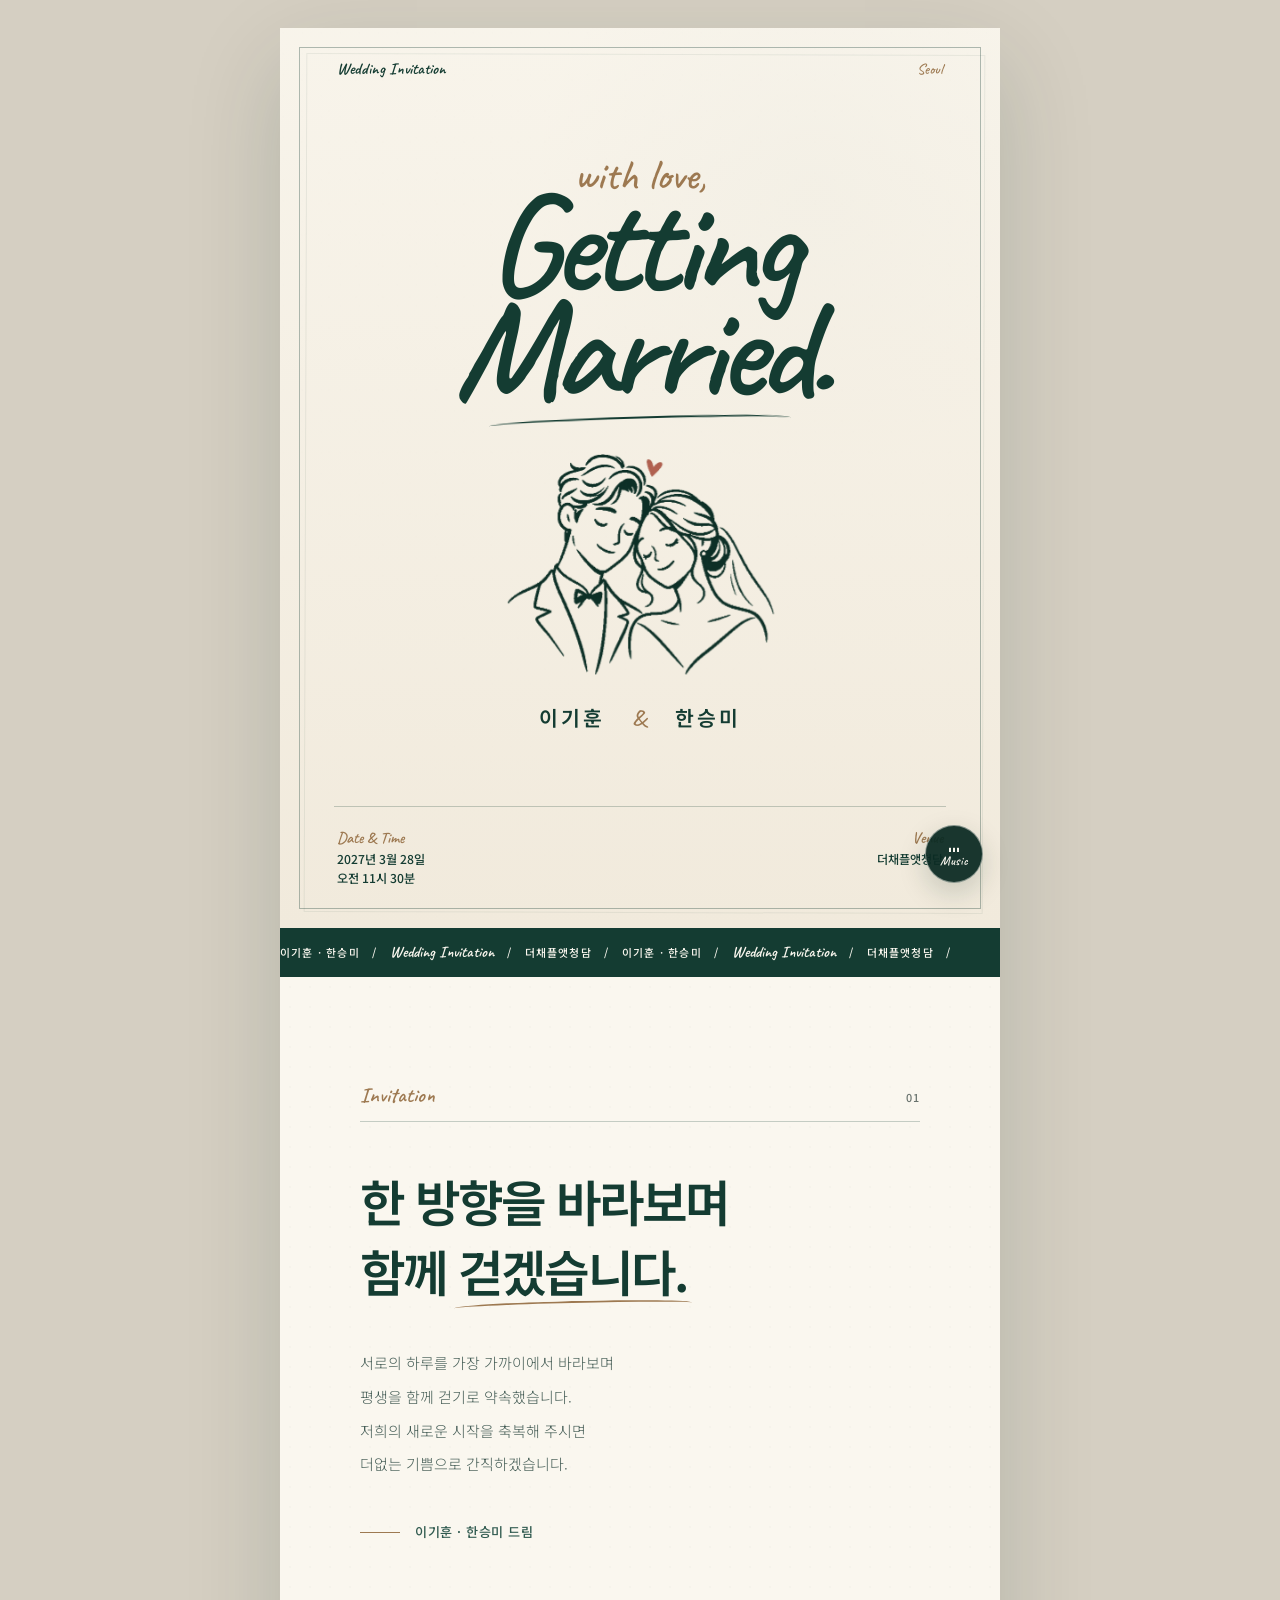
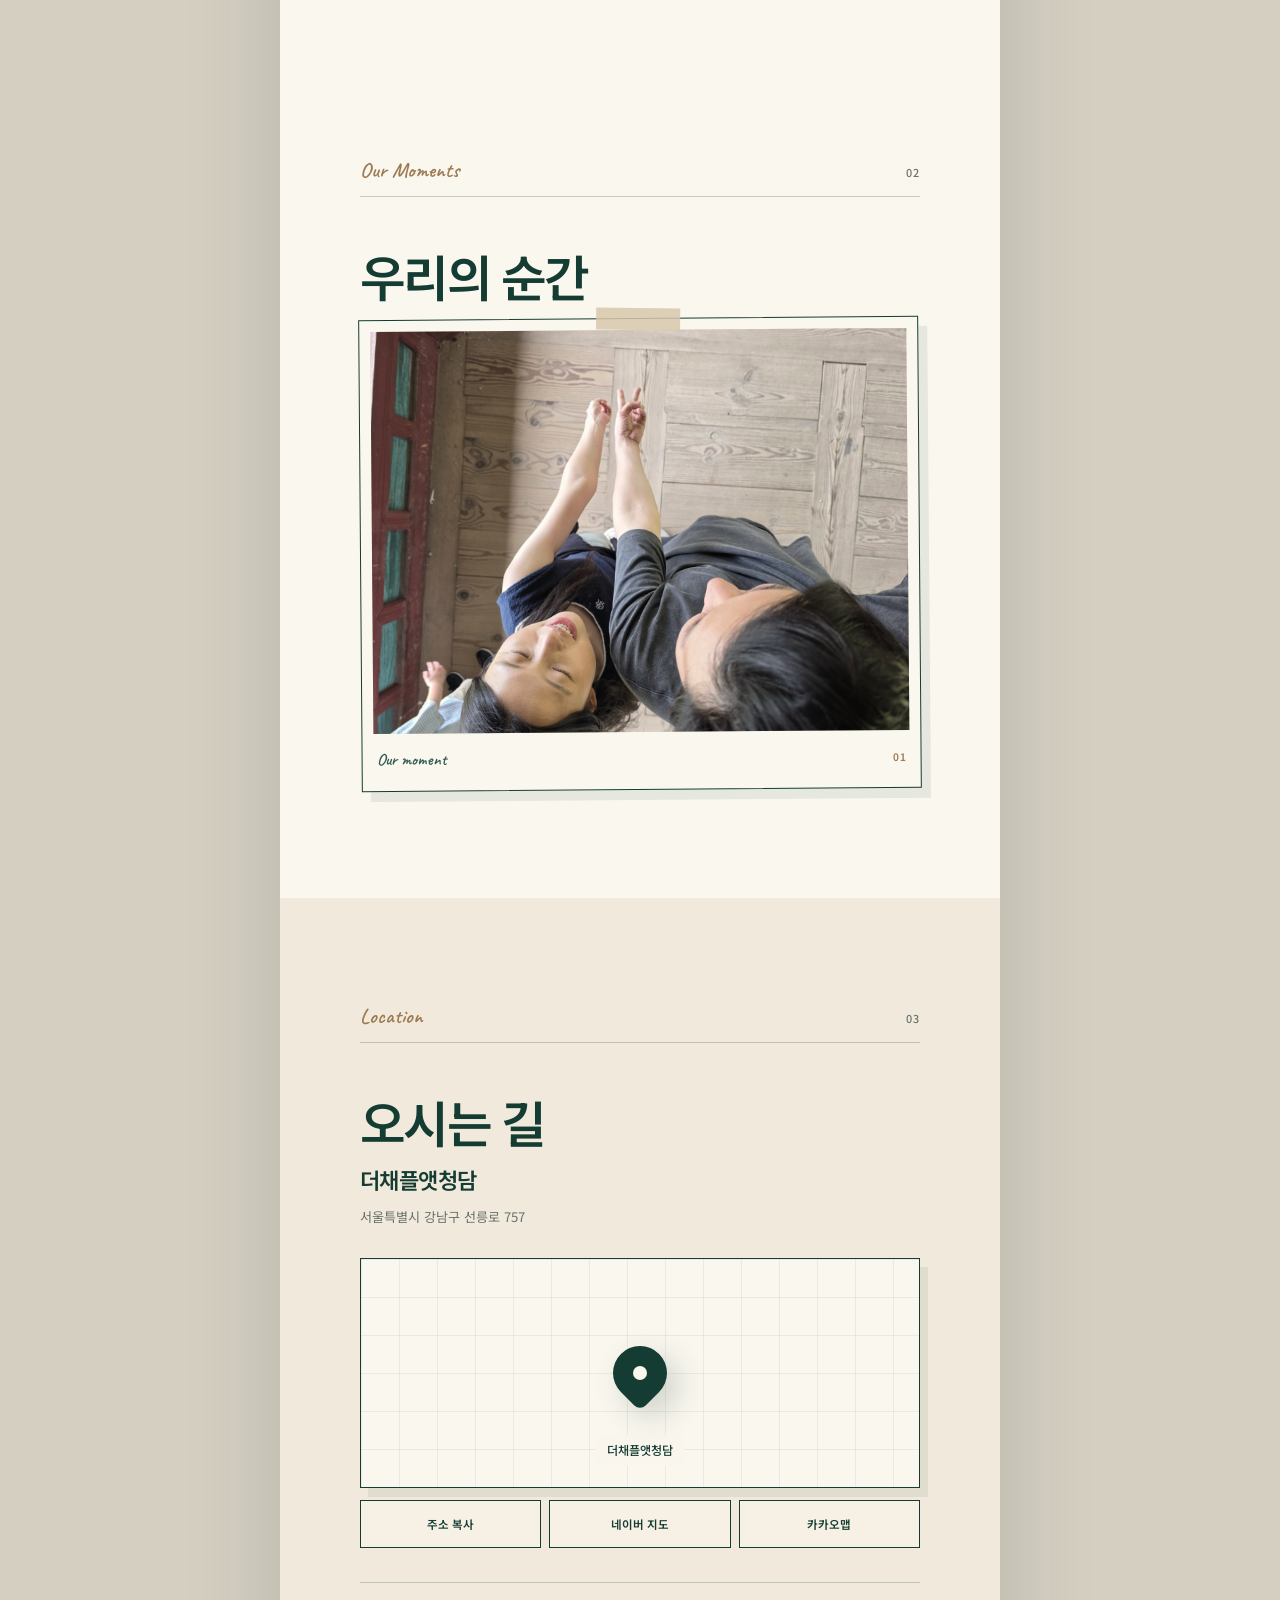
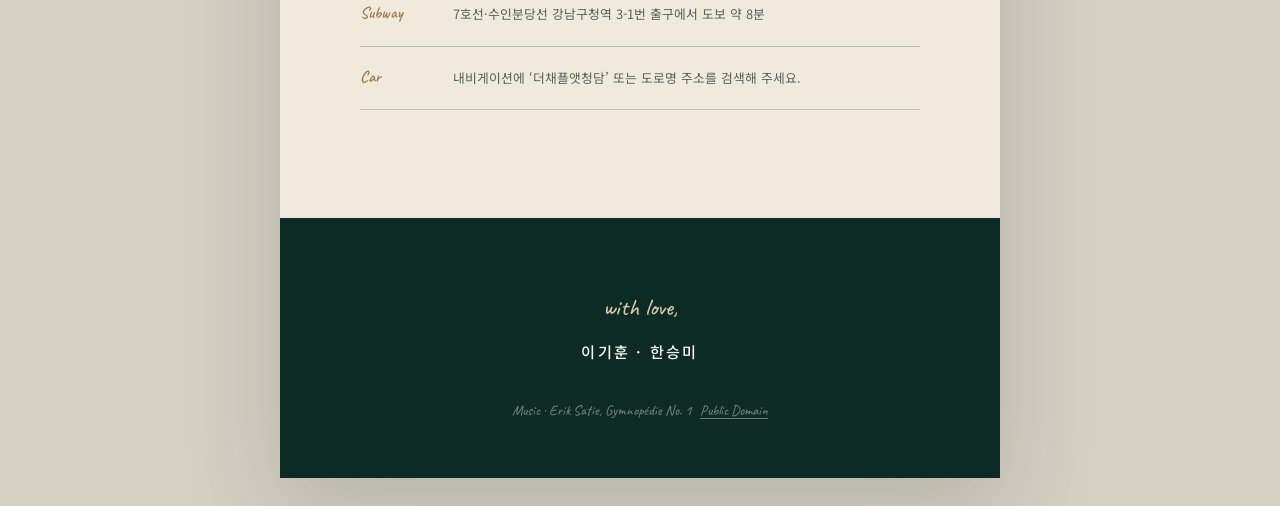
==== commit c5f2072b: "Polish invitation with custom illustration and music" ====
--- a/index.html
+++ b/index.html
@@ -15,19 +15,36 @@
     <link rel="preconnect" href="https://fonts.googleapis.com" />
     <link rel="preconnect" href="https://fonts.gstatic.com" crossorigin />
     <link
-      href="https://fonts.googleapis.com/css2?family=Cormorant+Garamond:ital,wght@0,400;0,500;0,600;0,700;1,500;1,600&amp;family=Gowun+Batang:wght@400;700&amp;family=Nanum+Pen+Script&amp;display=swap"
+      href="https://fonts.googleapis.com/css2?family=Caveat:wght@500;600;700&amp;family=Noto+Sans+KR:wght@300;400;500;600;700&amp;display=swap"
       rel="stylesheet"
     />
-    <link rel="stylesheet" href="styles.css?v=3" />
+    <link rel="stylesheet" href="styles.css?v=5" />
   </head>
   <body>
     <div class="intro" id="intro" aria-hidden="true">
       <div class="intro__card">
         <span class="intro__eyebrow">Wedding Invitation</span>
-        <strong class="intro__monogram">G<i>&amp;</i>S</strong>
-        <span class="intro__date">28 · MARCH · 2027</span>
+        <span class="intro__names">이기훈 · 한승미</span>
+        <span class="intro__note">with love</span>
       </div>
     </div>
+
+    <button
+      class="music-toggle"
+      id="music-toggle"
+      type="button"
+      aria-label="배경음악 재생"
+      aria-pressed="false"
+    >
+      <span class="music-toggle__bars" aria-hidden="true"><i></i><i></i><i></i></span>
+      <span class="music-toggle__label">Music</span>
+    </button>
+    <audio id="background-music" preload="none" loop>
+      <source
+        src="https://upload.wikimedia.org/wikipedia/commons/transcoded/9/90/Erik_Satie_-_gymnopedies_-_la_1_ere._lent_et_douloureux.ogg/Erik_Satie_-_gymnopedies_-_la_1_ere._lent_et_douloureux.ogg.mp3"
+        type="audio/mpeg"
+      />
+    </audio>
 
     <main class="site">
       <header class="cover" aria-labelledby="cover-title">
@@ -35,16 +52,21 @@
 
         <div class="cover__top">
           <span>Wedding Invitation</span>
-          <span class="cover__issue">No. 0328</span>
+          <span class="cover__issue">Seoul</span>
         </div>
 
         <div class="cover__center">
-          <p class="cover__note">we're finally</p>
+          <p class="cover__note">with love,</p>
           <h1 class="cover__title" id="cover-title">
             <span>Getting</span>
-            <span>Married</span>
+            <span>Married.</span>
           </h1>
-          <div class="cover__seal" aria-hidden="true">G<i>&amp;</i>S</div>
+          <img
+            class="cover__illustration"
+            src="assets/wedding-couple.png"
+            alt=""
+            aria-hidden="true"
+          />
           <p class="cover__names">이기훈 <b>&amp;</b> 한승미</p>
         </div>
 
@@ -62,8 +84,8 @@
 
       <div class="ticker" aria-hidden="true">
         <div class="ticker__track">
-          이기훈 · 한승미 &nbsp; ✦ &nbsp; 28 MARCH 2027 &nbsp; ✦ &nbsp; 더채플앳청담 &nbsp; ✦ &nbsp;
-          이기훈 · 한승미 &nbsp; ✦ &nbsp; 28 MARCH 2027 &nbsp; ✦ &nbsp; 더채플앳청담 &nbsp; ✦ &nbsp;
+          이기훈 · 한승미 &nbsp; / &nbsp; <em>Wedding Invitation</em> &nbsp; / &nbsp; 더채플앳청담 &nbsp; / &nbsp;
+          이기훈 · 한승미 &nbsp; / &nbsp; <em>Wedding Invitation</em> &nbsp; / &nbsp; 더채플앳청담 &nbsp; / &nbsp;
         </div>
       </div>
 
@@ -87,52 +109,11 @@
         </div>
       </section>
 
-      <section class="section section--ink" aria-labelledby="date-title">
-        <div class="section__inner reveal">
-          <div class="section__head">
-            <p class="section__eyebrow">Save the Date</p>
-            <span class="section__number">02</span>
-          </div>
-          <h2 class="section__title" id="date-title">2027년 3월 28일</h2>
-
-          <div class="date-display" aria-hidden="true">
-            <span class="date-display__number">03</span>
-            <span class="date-display__slash">/</span>
-            <span class="date-display__number">28</span>
-          </div>
-
-          <div class="date-meta">
-            <span class="date-meta__month">March 2027 · Sunday</span>
-            <span class="date-meta__dday" id="d-day">SUNDAY</span>
-          </div>
-
-          <div class="calendar" aria-label="2027년 3월 달력">
-            <span class="weekday">SUN</span><span class="weekday">MON</span><span class="weekday">TUE</span><span class="weekday">WED</span><span class="weekday">THU</span><span class="weekday">FRI</span><span class="weekday">SAT</span>
-            <span></span><span>1</span><span>2</span><span>3</span><span>4</span><span>5</span><span>6</span>
-            <span>7</span><span>8</span><span>9</span><span>10</span><span>11</span><span>12</span><span>13</span>
-            <span>14</span><span>15</span><span>16</span><span>17</span><span>18</span><span>19</span><span>20</span>
-            <span>21</span><span>22</span><span>23</span><span>24</span><span>25</span><span>26</span><span>27</span>
-            <span class="wedding-day">28</span><span>29</span><span>30</span><span>31</span><span></span><span></span><span></span>
-          </div>
-
-          <div class="date-place">
-            <div>
-              <small>Time</small>
-              <strong>오전 11시 30분</strong>
-            </div>
-            <div>
-              <small>Venue</small>
-              <strong>더채플앳청담</strong>
-            </div>
-          </div>
-        </div>
-      </section>
-
       <section class="section section--light" aria-labelledby="gallery-title">
         <div class="section__inner reveal">
           <div class="section__head">
             <p class="section__eyebrow">Our Moments</p>
-            <span class="section__number">03</span>
+            <span class="section__number">02</span>
           </div>
           <h2 class="section__title" id="gallery-title">우리의 순간</h2>
 
@@ -146,13 +127,9 @@
               </div>
               <figcaption class="gallery__caption">
                 <span>Our moment</span>
-                <span>01 / 03</span>
+                <span>01</span>
               </figcaption>
             </figure>
-            <div class="gallery__empty-row" aria-label="추가 사진 자리">
-              <div class="gallery__empty" aria-hidden="true"></div>
-              <div class="gallery__empty" aria-hidden="true"></div>
-            </div>
           </div>
         </div>
       </section>
@@ -161,7 +138,7 @@
         <div class="section__inner reveal">
           <div class="section__head">
             <p class="section__eyebrow">Location</p>
-            <span class="section__number">04</span>
+            <span class="section__number">03</span>
           </div>
           <h2 class="section__title" id="location-title">오시는 길</h2>
 
@@ -171,7 +148,7 @@
           </div>
 
           <div class="map" aria-label="더채플앳청담 위치 안내">
-            <div class="map__pin" aria-hidden="true"><span>G&amp;S</span></div>
+            <div class="map__pin" aria-hidden="true"></div>
             <span class="map__label">더채플앳청담</span>
           </div>
 
@@ -205,16 +182,20 @@
       </section>
 
       <footer class="footer">
-        <p class="footer__monogram">G<i>&amp;</i>S</p>
-        <p class="footer__date">28 · MARCH · 2027</p>
-        <p class="footer__source">
-          장소 정보는
-          <a href="https://thechapel.co.kr/home/index" target="_blank" rel="noreferrer">더채플 공식 홈페이지</a>를 기준으로 확인했습니다.
+        <p class="footer__note">with love,</p>
+        <p class="footer__names">이기훈 · 한승미</p>
+        <p class="footer__music">
+          Music · Erik Satie, Gymnopédie No. 1
+          <a
+            href="https://commons.wikimedia.org/wiki/File:Erik_Satie_-_gymnopedies_-_la_1_ere._lent_et_douloureux.ogg"
+            target="_blank"
+            rel="noreferrer"
+          >Public Domain</a>
         </p>
       </footer>
     </main>
 
     <div class="toast" id="toast" role="status" aria-live="polite"></div>
-    <script src="script.js?v=3"></script>
+    <script src="script.js?v=5"></script>
   </body>
 </html>
--- a/styles.css
+++ b/styles.css
@@ -6,17 +6,15 @@
   --paper-light: #faf7ef;
   --paper-mid: #e7dcc8;
   --paper-dark: #d8c8ab;
-  --metal: #a27b4d;
-  --muted: #6e756f;
-  --hairline: rgba(20, 60, 50, 0.24);
-  --paper-line: rgba(250, 247, 239, 0.28);
-  --display: "Cormorant Garamond", Georgia, serif;
-  --korean: "Gowun Batang", "Noto Serif KR", Batang, serif;
-  --hand: "Nanum Pen Script", "Segoe Print", cursive;
-  --ui: Pretendard, "Apple SD Gothic Neo", "Noto Sans KR", system-ui, sans-serif;
+  --accent: #9d7951;
+  --muted: #68726d;
+  --hairline: rgba(20, 60, 50, 0.23);
+  --paper-line: rgba(250, 247, 239, 0.25);
+  --hand: "Caveat", "Segoe Print", cursive;
+  --sans: "Noto Sans KR", Pretendard, "Apple SD Gothic Neo", system-ui, sans-serif;
   --ease-out: cubic-bezier(0.22, 1, 0.36, 1);
-  --shadow: 0 34px 90px rgba(11, 43, 36, 0.18);
-  --intro-delay: 1.15s;
+  --shadow: 0 34px 90px rgba(11, 43, 36, 0.16);
+  --intro-delay: 1.1s;
 }
 
 * {
@@ -32,8 +30,9 @@
   margin: 0;
   color: var(--ink);
   background: #d5cfc2;
-  font-family: var(--ui);
+  font-family: var(--sans);
   font-size: 16px;
+  font-weight: 400;
   line-height: 1.75;
   word-break: keep-all;
   text-rendering: optimizeLegibility;
@@ -64,8 +63,8 @@
   overflow: hidden;
   background-color: var(--paper);
   background-image:
-    radial-gradient(circle at 17% 23%, rgba(20, 60, 50, 0.035) 0 0.65px, transparent 0.85px),
-    radial-gradient(circle at 81% 68%, rgba(162, 123, 77, 0.045) 0 0.75px, transparent 0.95px);
+    radial-gradient(circle at 17% 23%, rgba(20, 60, 50, 0.032) 0 0.65px, transparent 0.85px),
+    radial-gradient(circle at 81% 68%, rgba(157, 121, 81, 0.042) 0 0.75px, transparent 0.95px);
   background-size: 19px 21px, 27px 31px;
   box-shadow: var(--shadow);
 }
@@ -79,7 +78,7 @@
   padding: 26px;
   color: var(--ink);
   background: var(--paper);
-  animation: intro-leave 1.75s var(--ease-out) forwards;
+  animation: intro-leave 1.7s var(--ease-out) forwards;
   pointer-events: none;
 }
 
@@ -91,56 +90,110 @@
 }
 
 .intro__card {
-  width: min(78vw, 310px);
-  padding: 56px 28px 52px;
+  width: min(80vw, 330px);
+  padding: 55px 30px 50px;
   border: 1px solid var(--ink);
   background: var(--paper-light);
-  box-shadow: 11px 13px 0 rgba(20, 60, 50, 0.08);
+  box-shadow: 10px 12px 0 rgba(20, 60, 50, 0.075);
   text-align: center;
   transform-origin: center bottom;
-  animation: intro-card 1.15s var(--ease-out) both;
+  animation: intro-card 1.1s var(--ease-out) both;
 }
 
 .intro__eyebrow {
   display: block;
-  font-family: var(--display);
-  font-size: 0.68rem;
-  font-weight: 600;
-  letter-spacing: 0.24em;
-  text-transform: uppercase;
-}
-
-.intro__monogram {
+  color: var(--accent);
+  font-family: var(--hand);
+  font-size: 1.35rem;
+  font-weight: 600;
+  line-height: 1;
+}
+
+.intro__names {
   display: block;
-  margin: 25px 0 18px;
-  font-family: var(--display);
-  font-size: 5.8rem;
-  font-weight: 500;
-  line-height: 0.8;
-  letter-spacing: -0.12em;
-}
-
-.intro__monogram i {
-  display: inline-block;
-  margin: 0 0.08em;
-  color: var(--metal);
-  font-family: var(--hand);
-  font-size: 0.48em;
-  font-style: normal;
-  transform: translateY(-0.08em);
-}
-
-.intro__date {
+  margin-top: 28px;
+  font-size: 1.18rem;
+  font-weight: 600;
+  letter-spacing: 0.13em;
+}
+
+.intro__note {
   display: block;
+  margin-top: 17px;
   color: var(--ink-soft);
-  font-family: var(--display);
-  font-size: 0.82rem;
-  font-weight: 600;
-  letter-spacing: 0.18em;
+  font-family: var(--hand);
+  font-size: 1.15rem;
+  font-weight: 500;
 }
 
 .intro-skip .intro {
   display: none;
+}
+
+.music-toggle {
+  position: fixed;
+  right: max(17px, calc((100vw - 720px) / 2 + 17px));
+  bottom: max(17px, env(safe-area-inset-bottom));
+  z-index: 50;
+  width: 58px;
+  height: 58px;
+  display: grid;
+  align-content: center;
+  justify-items: center;
+  gap: 2px;
+  padding: 0;
+  border: 1px solid rgba(250, 247, 239, 0.48);
+  border-radius: 50%;
+  color: var(--paper-light);
+  background: rgba(11, 43, 36, 0.94);
+  box-shadow: 0 10px 28px rgba(11, 43, 36, 0.18);
+  cursor: pointer;
+  transition:
+    transform 180ms ease,
+    background-color 180ms ease;
+}
+
+.music-toggle:hover,
+.music-toggle:focus-visible {
+  background: var(--ink);
+  outline: 2px solid rgba(157, 121, 81, 0.65);
+  outline-offset: 3px;
+  transform: translateY(-2px);
+}
+
+.music-toggle__bars {
+  height: 12px;
+  display: flex;
+  align-items: end;
+  gap: 2px;
+}
+
+.music-toggle__bars i {
+  width: 2px;
+  height: 10px;
+  display: block;
+  background: currentColor;
+  transform: scaleY(0.42);
+  transform-origin: bottom;
+}
+
+.music-toggle.is-playing .music-toggle__bars i {
+  animation: music-bar 0.78s ease-in-out infinite alternate;
+}
+
+.music-toggle.is-playing .music-toggle__bars i:nth-child(2) {
+  animation-delay: -0.31s;
+}
+
+.music-toggle.is-playing .music-toggle__bars i:nth-child(3) {
+  animation-delay: -0.53s;
+}
+
+.music-toggle__label {
+  font-family: var(--hand);
+  font-size: 0.82rem;
+  font-weight: 600;
+  line-height: 1;
 }
 
 .cover {
@@ -149,19 +202,19 @@
   min-height: 100svh;
   display: grid;
   grid-template-rows: auto 1fr auto;
-  padding: 34px 30px 42px;
+  padding: 33px 30px 40px;
   overflow: hidden;
   color: var(--ink);
   background:
-    linear-gradient(rgba(250, 247, 239, 0.74), rgba(241, 234, 220, 0.92)),
-    radial-gradient(circle at 74% 18%, rgba(20, 60, 50, 0.08), transparent 31%);
+    linear-gradient(rgba(250, 247, 239, 0.78), rgba(241, 234, 220, 0.93)),
+    radial-gradient(circle at 74% 18%, rgba(20, 60, 50, 0.075), transparent 31%);
 }
 
 .cover__outline {
   position: absolute;
   inset: 19px;
   z-index: -1;
-  border: 1px solid rgba(20, 60, 50, 0.35);
+  border: 1px solid rgba(20, 60, 50, 0.33);
   pointer-events: none;
 }
 
@@ -169,40 +222,42 @@
   position: absolute;
   inset: 6px -4px -5px 5px;
   content: "";
-  border: 1px solid rgba(20, 60, 50, 0.08);
+  border: 1px solid rgba(20, 60, 50, 0.07);
   transform: rotate(0.18deg);
 }
 
 .cover__top {
   display: flex;
-  align-items: center;
+  align-items: baseline;
   justify-content: space-between;
   gap: 24px;
   padding: 0 3px;
-  font-family: var(--display);
-  font-size: 0.66rem;
-  font-weight: 600;
-  letter-spacing: 0.18em;
-  text-transform: uppercase;
+  font-family: var(--hand);
+  font-size: 1.03rem;
+  font-weight: 600;
+  line-height: 1;
 }
 
 .cover__issue {
-  color: var(--metal);
+  color: var(--accent);
+  font-size: 0.95rem;
+  font-weight: 500;
 }
 
 .cover__center {
   align-self: center;
-  width: min(100%, 550px);
+  width: min(100%, 560px);
   margin: 0 auto;
-  padding: 46px 0 36px;
+  padding: 40px 0 30px;
   text-align: center;
 }
 
 .cover__note {
-  margin: 0 0 4px;
-  color: var(--metal);
-  font-family: var(--hand);
-  font-size: clamp(2.1rem, 8vw, 3.3rem);
+  margin: 0 0 -3px;
+  color: var(--accent);
+  font-family: var(--hand);
+  font-size: clamp(1.75rem, 7vw, 2.7rem);
+  font-weight: 500;
   line-height: 1;
   transform: rotate(-2deg);
 }
@@ -210,12 +265,11 @@
 .cover__title {
   position: relative;
   margin: 0;
-  font-family: var(--display);
-  font-size: clamp(4.7rem, 19vw, 8.2rem);
-  font-weight: 500;
-  line-height: 0.72;
-  letter-spacing: -0.065em;
-  text-transform: uppercase;
+  font-family: var(--hand);
+  font-size: clamp(5.4rem, 22vw, 9rem);
+  font-weight: 600;
+  line-height: 0.69;
+  letter-spacing: -0.055em;
 }
 
 .cover__title span {
@@ -223,69 +277,42 @@
 }
 
 .cover__title span:last-child {
-  margin-top: 0.06em;
-  font-style: italic;
-  letter-spacing: -0.08em;
-  text-transform: none;
+  margin-top: 0.04em;
 }
 
 .cover__title::after {
-  width: 58%;
-  height: 10px;
+  width: 54%;
+  height: 9px;
   display: block;
-  margin: 24px auto 0;
+  margin: 23px auto 0;
   content: "";
   border-top: 2px solid var(--ink);
   border-radius: 50%;
-  transform: rotate(-1.3deg) scaleX(0);
+  transform: rotate(-1.7deg) scaleX(0);
   transform-origin: left;
-  animation: title-underline 0.85s calc(var(--intro-delay) + 0.72s) var(--ease-out) forwards;
-}
-
-.cover__seal {
-  position: relative;
-  width: 90px;
-  height: 90px;
-  margin: 30px auto 27px;
-  display: grid;
-  place-items: center;
-  border: 1px solid var(--ink);
-  border-radius: 50%;
-  font-family: var(--display);
-  font-size: 2.35rem;
-  font-weight: 500;
-  letter-spacing: -0.08em;
-}
-
-.cover__seal::before {
-  position: absolute;
-  inset: 5px -3px -3px 4px;
-  content: "";
-  border: 1px solid rgba(20, 60, 50, 0.18);
-  border-radius: 50%;
-}
-
-.cover__seal i {
-  margin: 0 0.08em;
-  color: var(--metal);
-  font-family: var(--hand);
-  font-size: 0.6em;
-  font-style: normal;
+  animation: title-underline 0.8s calc(var(--intro-delay) + 0.65s) var(--ease-out) forwards;
+}
+
+.cover__illustration {
+  width: min(66%, 285px);
+  height: auto;
+  display: block;
+  margin: 13px auto 8px;
+  object-fit: contain;
 }
 
 .cover__names {
-  margin: 0;
-  font-family: var(--korean);
-  font-size: clamp(1.22rem, 4.8vw, 1.58rem);
-  font-weight: 700;
-  letter-spacing: 0.13em;
+  margin: 12px 0 0;
+  font-size: clamp(1.03rem, 4.3vw, 1.28rem);
+  font-weight: 600;
+  letter-spacing: 0.14em;
 }
 
 .cover__names b {
-  margin: 0 0.6em;
-  color: var(--metal);
-  font-family: var(--display);
-  font-size: 0.9em;
+  margin: 0 0.72em;
+  color: var(--accent);
+  font-family: var(--hand);
+  font-size: 1.2em;
   font-weight: 500;
 }
 
@@ -293,7 +320,7 @@
   display: grid;
   grid-template-columns: 1fr 1fr;
   gap: 20px;
-  padding: 25px 3px 0;
+  padding: 23px 3px 0;
   border-top: 1px solid var(--hairline);
 }
 
@@ -308,64 +335,36 @@
 .cover__detail small {
   display: block;
   margin-bottom: 4px;
-  color: var(--metal);
-  font-family: var(--display);
-  font-size: 0.61rem;
-  font-weight: 600;
-  letter-spacing: 0.18em;
-  text-transform: uppercase;
+  color: var(--accent);
+  font-family: var(--hand);
+  font-size: 1rem;
+  font-weight: 600;
+  line-height: 1;
 }
 
 .cover__detail strong {
   display: block;
-  font-family: var(--korean);
-  font-size: 0.78rem;
-  font-weight: 700;
-  line-height: 1.6;
-}
-
-.cover__scroll {
-  position: absolute;
-  bottom: 32px;
-  left: 50%;
-  z-index: 3;
-  color: var(--ink-soft);
-  font-family: var(--display);
-  font-size: 0.58rem;
-  font-weight: 600;
-  letter-spacing: 0.16em;
-  text-decoration: none;
-  text-transform: uppercase;
-  transform: translateX(-50%);
-}
-
-.cover__scroll::after {
-  width: 1px;
-  height: 18px;
-  display: block;
-  margin: 5px auto 0;
-  content: "";
-  background: var(--ink-soft);
-  transform-origin: top;
-  animation: scroll-line 2s ease-in-out infinite;
+  font-size: 0.76rem;
+  font-weight: 500;
+  line-height: 1.58;
 }
 
 .cover__top,
 .cover__note,
 .cover__title,
-.cover__seal,
+.cover__illustration,
 .cover__names,
 .cover__bottom {
   opacity: 0;
-  animation: cover-enter 0.86s var(--ease-out) forwards;
+  animation: cover-enter 0.84s var(--ease-out) forwards;
 }
 
 .cover__top { animation-delay: calc(var(--intro-delay) + 0.02s); }
 .cover__note { animation-delay: calc(var(--intro-delay) + 0.1s); }
 .cover__title { animation-delay: calc(var(--intro-delay) + 0.2s); }
-.cover__seal { animation-delay: calc(var(--intro-delay) + 0.38s); }
-.cover__names { animation-delay: calc(var(--intro-delay) + 0.5s); }
-.cover__bottom { animation-delay: calc(var(--intro-delay) + 0.64s); }
+.cover__illustration { animation-delay: calc(var(--intro-delay) + 0.36s); }
+.cover__names { animation-delay: calc(var(--intro-delay) + 0.49s); }
+.cover__bottom { animation-delay: calc(var(--intro-delay) + 0.61s); }
 
 .ticker {
   overflow: hidden;
@@ -377,31 +376,31 @@
 
 .ticker__track {
   width: max-content;
-  padding: 10px 0 9px;
-  font-family: var(--display);
-  font-size: 0.72rem;
-  font-weight: 600;
-  letter-spacing: 0.2em;
-  text-transform: uppercase;
-  animation: ticker 24s linear infinite;
+  padding: 9px 0 10px;
+  font-size: 0.68rem;
+  font-weight: 500;
+  letter-spacing: 0.11em;
+  white-space: nowrap;
+  animation: ticker 25s linear infinite;
+}
+
+.ticker__track em {
+  font-family: var(--hand);
+  font-size: 1rem;
+  font-style: normal;
+  font-weight: 600;
+  letter-spacing: 0;
 }
 
 .section {
   position: relative;
-  padding: 110px 30px;
+  padding: 108px 30px;
 }
 
 .section--light {
   background-color: var(--paper-light);
-  background-image: radial-gradient(rgba(20, 60, 50, 0.035) 0.65px, transparent 0.8px);
+  background-image: radial-gradient(rgba(20, 60, 50, 0.032) 0.65px, transparent 0.8px);
   background-size: 20px 20px;
-}
-
-.section--ink {
-  color: var(--paper-light);
-  background:
-    radial-gradient(circle at 78% 18%, rgba(250, 247, 239, 0.05), transparent 34%),
-    var(--ink-deep);
 }
 
 .section--paper {
@@ -415,49 +414,35 @@
 
 .section__head {
   display: flex;
-  align-items: start;
+  align-items: baseline;
   justify-content: space-between;
   gap: 24px;
-  margin-bottom: 46px;
-  padding-bottom: 17px;
+  margin-bottom: 43px;
+  padding-bottom: 14px;
   border-bottom: 1px solid var(--hairline);
-}
-
-.section--ink .section__head {
-  border-color: var(--paper-line);
 }
 
 .section__eyebrow {
   margin: 0;
-  color: var(--metal);
-  font-family: var(--display);
-  font-size: 0.67rem;
-  font-weight: 600;
-  letter-spacing: 0.19em;
-  text-transform: uppercase;
-}
-
-.section--ink .section__eyebrow {
-  color: var(--paper-dark);
+  color: var(--accent);
+  font-family: var(--hand);
+  font-size: 1.32rem;
+  font-weight: 600;
+  line-height: 1;
 }
 
 .section__number {
   color: var(--muted);
-  font-family: var(--display);
-  font-size: 0.72rem;
-  font-style: italic;
-}
-
-.section--ink .section__number {
-  color: rgba(250, 247, 239, 0.5);
+  font-size: 0.68rem;
+  font-weight: 500;
+  letter-spacing: 0.08em;
 }
 
 .section__title {
   margin: 0;
-  font-family: var(--korean);
-  font-size: clamp(2.15rem, 8.5vw, 3.35rem);
-  font-weight: 700;
-  line-height: 1.36;
+  font-size: clamp(2rem, 8vw, 3.1rem);
+  font-weight: 600;
+  line-height: 1.42;
   letter-spacing: -0.055em;
 }
 
@@ -474,16 +459,16 @@
   left: -0.08em;
   height: 7px;
   content: "";
-  border-top: 2px solid var(--metal);
+  border-top: 2px solid var(--accent);
   border-radius: 50%;
   transform: rotate(-1.4deg);
 }
 
 .invitation__copy {
-  margin: 42px 0 0;
-  color: #455e57;
-  font-family: var(--korean);
-  font-size: 1rem;
+  margin: 40px 0 0;
+  color: #445c55;
+  font-size: 0.94rem;
+  font-weight: 300;
   line-height: 2.25;
 }
 
@@ -491,175 +476,44 @@
   display: flex;
   align-items: center;
   gap: 15px;
-  margin-top: 42px;
+  margin-top: 40px;
   color: var(--ink-soft);
-  font-family: var(--hand);
-  font-size: 1.45rem;
-  transform: rotate(-0.8deg);
+  font-size: 0.82rem;
+  font-weight: 500;
+  letter-spacing: 0.04em;
 }
 
 .invitation__signature::before {
-  width: 42px;
+  width: 40px;
   height: 1px;
   content: "";
-  background: var(--metal);
-}
-
-.date-display {
-  display: grid;
-  grid-template-columns: 1fr auto 1fr;
-  align-items: center;
-  gap: 11px;
-  margin: 0 0 38px;
-  padding-bottom: 38px;
-  border-bottom: 1px solid var(--paper-line);
-}
-
-.date-display__number {
-  font-family: var(--display);
-  font-size: clamp(5.5rem, 24vw, 8.8rem);
-  font-weight: 500;
-  line-height: 0.72;
-  letter-spacing: -0.08em;
-}
-
-.date-display__number:last-child {
-  text-align: right;
-}
-
-.date-display__slash {
-  color: var(--metal);
-  font-family: var(--display);
-  font-size: 3rem;
-  font-style: italic;
-}
-
-.date-meta {
-  display: flex;
-  align-items: center;
-  justify-content: space-between;
-  gap: 20px;
-  margin-bottom: 28px;
-}
-
-.date-meta__month {
-  font-family: var(--display);
-  font-size: 1.28rem;
-  font-weight: 600;
-  letter-spacing: 0.1em;
-  text-transform: uppercase;
-}
-
-.date-meta__dday {
-  padding: 6px 10px;
-  border: 1px solid var(--paper-line);
-  border-radius: 999px;
-  color: var(--paper-dark);
-  font-family: var(--display);
-  font-size: 0.64rem;
-  font-weight: 600;
-  letter-spacing: 0.1em;
-}
-
-.calendar {
-  display: grid;
-  grid-template-columns: repeat(7, 1fr);
-  gap: 9px 3px;
-  text-align: center;
-  font-family: var(--display);
-  font-size: 0.8rem;
-}
-
-.calendar span {
-  min-height: 30px;
-  display: grid;
-  place-items: center;
-  color: rgba(250, 247, 239, 0.66);
-}
-
-.calendar .weekday {
-  margin-bottom: 4px;
-  color: var(--paper-dark);
-  font-size: 0.62rem;
-  font-weight: 600;
-  letter-spacing: 0.08em;
-}
-
-.calendar .wedding-day {
-  position: relative;
-  width: 30px;
-  height: 30px;
-  justify-self: center;
-  color: var(--ink-deep);
-  background: var(--paper-light);
-  border-radius: 50%;
-  font-weight: 700;
-}
-
-.calendar .wedding-day::after {
-  position: absolute;
-  inset: -4px -6px;
-  content: "";
-  border: 1px solid rgba(250, 247, 239, 0.72);
-  border-radius: 50%;
-  transform: rotate(-10deg);
-}
-
-.date-place {
-  display: grid;
-  grid-template-columns: 1fr 1fr;
-  gap: 18px;
-  margin-top: 37px;
-  padding-top: 25px;
-  border-top: 1px solid var(--paper-line);
-}
-
-.date-place div:last-child {
-  text-align: right;
-}
-
-.date-place small {
-  display: block;
-  margin-bottom: 4px;
-  color: var(--paper-dark);
-  font-family: var(--display);
-  font-size: 0.62rem;
-  font-weight: 600;
-  letter-spacing: 0.16em;
-  text-transform: uppercase;
-}
-
-.date-place strong {
-  display: block;
-  font-family: var(--korean);
-  font-size: 0.8rem;
-  font-weight: 700;
+  background: var(--accent);
 }
 
 .gallery {
-  margin-top: 6px;
+  margin-top: 7px;
 }
 
 .gallery__main {
   position: relative;
   margin: 0;
-  padding: 11px 11px 18px;
+  padding: 11px 11px 17px;
   border: 1px solid var(--ink);
   background: var(--paper-light);
-  box-shadow: 10px 12px 0 rgba(20, 60, 50, 0.09);
-  transform: rotate(-0.7deg);
+  box-shadow: 9px 10px 0 rgba(20, 60, 50, 0.085);
+  transform: rotate(-0.45deg);
 }
 
 .gallery__main::before {
   position: absolute;
-  top: -12px;
+  top: -11px;
   left: 50%;
   z-index: 3;
-  width: 88px;
-  height: 24px;
+  width: 84px;
+  height: 22px;
   content: "";
-  background: rgba(216, 200, 171, 0.86);
-  transform: translateX(-50%) rotate(1.2deg);
+  background: rgba(216, 200, 171, 0.84);
+  transform: translateX(-50%) rotate(1deg);
 }
 
 .gallery__image {
@@ -674,7 +528,7 @@
   display: block;
   object-fit: cover;
   object-position: center 48%;
-  filter: saturate(0.84) sepia(0.06) contrast(0.98);
+  filter: saturate(0.84) sepia(0.055) contrast(0.98);
   transform: scale(1.025);
   animation: photo-breathe 12s ease-in-out infinite alternate;
 }
@@ -684,102 +538,76 @@
   align-items: baseline;
   justify-content: space-between;
   gap: 20px;
-  padding: 13px 3px 0;
+  padding: 11px 3px 0;
   color: var(--ink-soft);
-  font-family: var(--display);
-  font-size: 0.66rem;
-  font-weight: 600;
-  letter-spacing: 0.15em;
-  text-transform: uppercase;
+}
+
+.gallery__caption span:first-child {
+  font-family: var(--hand);
+  font-size: 1.05rem;
+  font-weight: 600;
 }
 
 .gallery__caption span:last-child {
-  color: var(--metal);
-  font-style: italic;
+  color: var(--accent);
+  font-size: 0.64rem;
+  font-weight: 600;
   letter-spacing: 0.08em;
 }
 
-.gallery__empty-row {
-  display: grid;
-  grid-template-columns: 1fr 1fr;
-  gap: 15px;
-  margin-top: 28px;
-}
-
-.gallery__empty {
-  position: relative;
-  aspect-ratio: 4 / 3;
-  border: 1px solid rgba(20, 60, 50, 0.34);
-  background: rgba(231, 220, 200, 0.38);
-}
-
-.gallery__empty:first-child {
-  transform: rotate(0.7deg);
-}
-
-.gallery__empty:last-child {
-  transform: rotate(-0.55deg);
-}
-
-.gallery__empty::after {
-  position: absolute;
-  inset: 7px;
-  content: "";
-  border: 1px dashed rgba(20, 60, 50, 0.16);
-}
-
 .venue {
-  margin-top: 4px;
+  margin-top: 3px;
 }
 
 .venue__name {
   margin: 0;
-  font-family: var(--korean);
-  font-size: 1.5rem;
-  font-weight: 700;
+  font-size: 1.38rem;
+  font-weight: 600;
+  letter-spacing: -0.025em;
 }
 
 .venue__address {
   margin: 8px 0 0;
   color: var(--muted);
-  font-size: 0.86rem;
+  font-size: 0.82rem;
+  font-weight: 400;
 }
 
 .map {
   position: relative;
   min-height: 230px;
-  margin-top: 30px;
+  margin-top: 29px;
   display: grid;
   place-items: center;
   overflow: hidden;
   border: 1px solid var(--ink);
   background:
-    linear-gradient(90deg, rgba(20, 60, 50, 0.075) 1px, transparent 1px) 0 0 / 38px 38px,
-    linear-gradient(rgba(20, 60, 50, 0.075) 1px, transparent 1px) 0 0 / 38px 38px,
+    linear-gradient(90deg, rgba(20, 60, 50, 0.07) 1px, transparent 1px) 0 0 / 38px 38px,
+    linear-gradient(rgba(20, 60, 50, 0.07) 1px, transparent 1px) 0 0 / 38px 38px,
     var(--paper-light);
-  box-shadow: 8px 9px 0 rgba(20, 60, 50, 0.08);
+  box-shadow: 8px 9px 0 rgba(20, 60, 50, 0.075);
 }
 
 .map__pin {
   position: relative;
   z-index: 2;
-  width: 62px;
-  height: 62px;
+  width: 54px;
+  height: 54px;
   display: grid;
   place-items: center;
   border-radius: 50% 50% 50% 8px;
-  color: var(--paper-light);
   background: var(--ink);
-  box-shadow: 0 16px 34px rgba(11, 43, 36, 0.2);
-  font-family: var(--display);
-  font-size: 0.92rem;
-  font-weight: 600;
+  box-shadow: 0 15px 32px rgba(11, 43, 36, 0.19);
   transform: rotate(-45deg);
   animation: pin-float 3.2s ease-in-out infinite;
 }
 
-.map__pin span {
-  transform: rotate(45deg);
+.map__pin::after {
+  width: 14px;
+  height: 14px;
+  content: "";
+  border-radius: 50%;
+  background: var(--paper-light);
 }
 
 .map__label {
@@ -788,10 +616,10 @@
   left: 50%;
   padding: 5px 11px;
   color: var(--ink);
-  background: rgba(250, 247, 239, 0.92);
-  font-family: var(--hand);
-  font-size: 1rem;
-  transform: translateX(-50%) rotate(-1deg);
+  background: rgba(250, 247, 239, 0.94);
+  font-size: 0.76rem;
+  font-weight: 500;
+  transform: translateX(-50%);
   white-space: nowrap;
 }
 
@@ -809,10 +637,10 @@
   padding: 11px 8px;
   border: 1px solid var(--ink);
   color: var(--ink);
-  background: rgba(250, 247, 239, 0.48);
+  background: rgba(250, 247, 239, 0.45);
   cursor: pointer;
-  font-size: 0.74rem;
-  font-weight: 700;
+  font-size: 0.72rem;
+  font-weight: 600;
   text-align: center;
   text-decoration: none;
   transition:
@@ -830,7 +658,7 @@
 }
 
 .directions {
-  margin: 35px 0 0;
+  margin: 34px 0 0;
   padding: 0;
   list-style: none;
 }
@@ -839,7 +667,7 @@
   display: grid;
   grid-template-columns: 76px 1fr;
   gap: 17px;
-  padding: 21px 0;
+  padding: 20px 0;
   border-top: 1px solid var(--hairline);
 }
 
@@ -848,66 +676,59 @@
 }
 
 .directions__label {
-  color: var(--metal);
-  font-family: var(--display);
-  font-size: 0.7rem;
-  font-weight: 700;
-  letter-spacing: 0.1em;
-  text-transform: uppercase;
+  color: var(--accent);
+  font-family: var(--hand);
+  font-size: 1.03rem;
+  font-weight: 600;
+  line-height: 1.25;
 }
 
 .directions__text {
-  color: #52635d;
-  font-size: 0.82rem;
+  color: #50625c;
+  font-size: 0.8rem;
+  font-weight: 400;
 }
 
 .footer {
-  padding: 82px 30px 50px;
+  padding: 78px 30px 55px;
   color: var(--paper-light);
   background: var(--ink-deep);
   text-align: center;
 }
 
-.footer__monogram {
+.footer__note {
   margin: 0;
-  font-family: var(--display);
-  font-size: 4rem;
-  font-weight: 500;
-  line-height: 0.9;
-  letter-spacing: -0.1em;
-}
-
-.footer__monogram i {
-  margin: 0 0.08em;
-  color: var(--metal);
-  font-family: var(--hand);
-  font-size: 0.52em;
-  font-style: normal;
-}
-
-.footer__date {
+  color: var(--paper-dark);
+  font-family: var(--hand);
+  font-size: 1.48rem;
+  font-weight: 500;
+  line-height: 1;
+}
+
+.footer__names {
   margin: 18px 0 0;
-  color: var(--paper-dark);
-  font-family: var(--display);
-  font-size: 0.78rem;
-  font-weight: 600;
-  letter-spacing: 0.2em;
-}
-
-.footer__source {
+  font-size: 0.95rem;
+  font-weight: 500;
+  letter-spacing: 0.15em;
+}
+
+.footer__music {
   margin: 34px 0 0;
   color: rgba(250, 247, 239, 0.42);
-  font-size: 0.62rem;
-}
-
-.footer__source a {
+  font-family: var(--hand);
+  font-size: 0.9rem;
+  font-weight: 500;
+}
+
+.footer__music a {
+  margin-left: 0.45em;
   text-underline-offset: 3px;
 }
 
 .toast {
   position: fixed;
   right: 20px;
-  bottom: 20px;
+  bottom: 86px;
   left: 20px;
   z-index: 20;
   max-width: 400px;
@@ -916,7 +737,7 @@
   color: var(--paper-light);
   background: rgba(11, 43, 36, 0.95);
   box-shadow: 0 14px 38px rgba(11, 43, 36, 0.22);
-  font-size: 0.78rem;
+  font-size: 0.76rem;
   text-align: center;
   opacity: 0;
   transform: translateY(16px);
@@ -933,10 +754,10 @@
 
 .js .reveal {
   opacity: 0;
-  transform: translateY(34px);
+  transform: translateY(32px);
   transition:
-    opacity 0.85s ease,
-    transform 0.95s var(--ease-out);
+    opacity 0.82s ease,
+    transform 0.92s var(--ease-out);
 }
 
 .js .reveal.is-visible {
@@ -946,10 +767,10 @@
 
 .js .reveal > * {
   opacity: 0;
-  transform: translateY(16px);
+  transform: translateY(15px);
   transition:
-    opacity 0.65s ease,
-    transform 0.75s var(--ease-out);
+    opacity 0.62s ease,
+    transform 0.72s var(--ease-out);
 }
 
 .js .reveal.is-visible > * {
@@ -959,14 +780,13 @@
 
 .js .reveal.is-visible > :nth-child(1) { transition-delay: 70ms; }
 .js .reveal.is-visible > :nth-child(2) { transition-delay: 150ms; }
-.js .reveal.is-visible > :nth-child(3) { transition-delay: 240ms; }
-.js .reveal.is-visible > :nth-child(4) { transition-delay: 330ms; }
-.js .reveal.is-visible > :nth-child(5) { transition-delay: 410ms; }
+.js .reveal.is-visible > :nth-child(3) { transition-delay: 235ms; }
+.js .reveal.is-visible > :nth-child(4) { transition-delay: 320ms; }
 
 @keyframes intro-card {
-  0% { opacity: 0; transform: translateY(34px) rotate(-2deg) scale(0.95); }
-  70% { opacity: 1; transform: translateY(0) rotate(0.6deg) scale(1.01); }
-  100% { opacity: 1; transform: rotate(-0.35deg) scale(1); }
+  0% { opacity: 0; transform: translateY(30px) rotate(-1.5deg) scale(0.96); }
+  70% { opacity: 1; transform: translateY(0) rotate(0.35deg) scale(1.01); }
+  100% { opacity: 1; transform: rotate(-0.25deg) scale(1); }
 }
 
 @keyframes intro-leave {
@@ -975,17 +795,12 @@
 }
 
 @keyframes cover-enter {
-  from { opacity: 0; transform: translateY(24px); filter: blur(2px); }
+  from { opacity: 0; transform: translateY(21px); filter: blur(2px); }
   to { opacity: 1; transform: translateY(0); filter: blur(0); }
 }
 
 @keyframes title-underline {
-  to { transform: rotate(-1.3deg) scaleX(1); }
-}
-
-@keyframes scroll-line {
-  0%, 100% { opacity: 0.3; transform: scaleY(0.5); }
-  50% { opacity: 1; transform: scaleY(1); }
+  to { transform: rotate(-1.7deg) scaleX(1); }
 }
 
 @keyframes ticker {
@@ -994,12 +809,17 @@
 
 @keyframes photo-breathe {
   from { transform: scale(1.025) translate3d(-0.3%, -0.2%, 0); }
-  to { transform: scale(1.075) translate3d(0.5%, 0.35%, 0); }
+  to { transform: scale(1.07) translate3d(0.45%, 0.3%, 0); }
 }
 
 @keyframes pin-float {
   0%, 100% { translate: 0 0; }
-  50% { translate: 0 -7px; }
+  50% { translate: 0 -6px; }
+}
+
+@keyframes music-bar {
+  0% { transform: scaleY(0.32); }
+  100% { transform: scaleY(1); }
 }
 
 @media (min-width: 720px) {
@@ -1007,10 +827,6 @@
     padding: 28px 0;
   }
 
-  .site {
-    border-radius: 2px;
-  }
-
   .cover,
   .section {
     padding-inline: 54px;
@@ -1018,31 +834,36 @@
 }
 
 @media (max-width: 430px) {
+  .music-toggle {
+    right: 13px;
+    bottom: max(13px, env(safe-area-inset-bottom));
+    width: 52px;
+    height: 52px;
+  }
+
   .cover {
-    padding: 31px 25px 39px;
+    padding: 30px 25px 38px;
   }
 
   .cover__outline {
     inset: 15px;
   }
 
+  .cover__center {
+    padding-block: 34px 27px;
+  }
+
   .cover__title {
-    font-size: clamp(4.45rem, 19vw, 5.35rem);
-  }
-
-  .cover__center {
-    padding-block: 38px 30px;
-  }
-
-  .cover__seal {
-    width: 80px;
-    height: 80px;
-    margin-block: 25px 23px;
-    font-size: 2.05rem;
+    font-size: clamp(5.15rem, 22vw, 6rem);
+  }
+
+  .cover__illustration {
+    width: min(69%, 250px);
+    margin-top: 10px;
   }
 
   .section {
-    padding: 94px 24px;
+    padding: 92px 24px;
   }
 
   .actions {
@@ -1071,7 +892,7 @@
   .cover__top,
   .cover__note,
   .cover__title,
-  .cover__seal,
+  .cover__illustration,
   .cover__names,
   .cover__bottom,
   .js .reveal,
@@ -1082,6 +903,6 @@
   }
 
   .cover__title::after {
-    transform: rotate(-1.3deg) scaleX(1);
-  }
-}
+    transform: rotate(-1.7deg) scaleX(1);
+  }
+}
